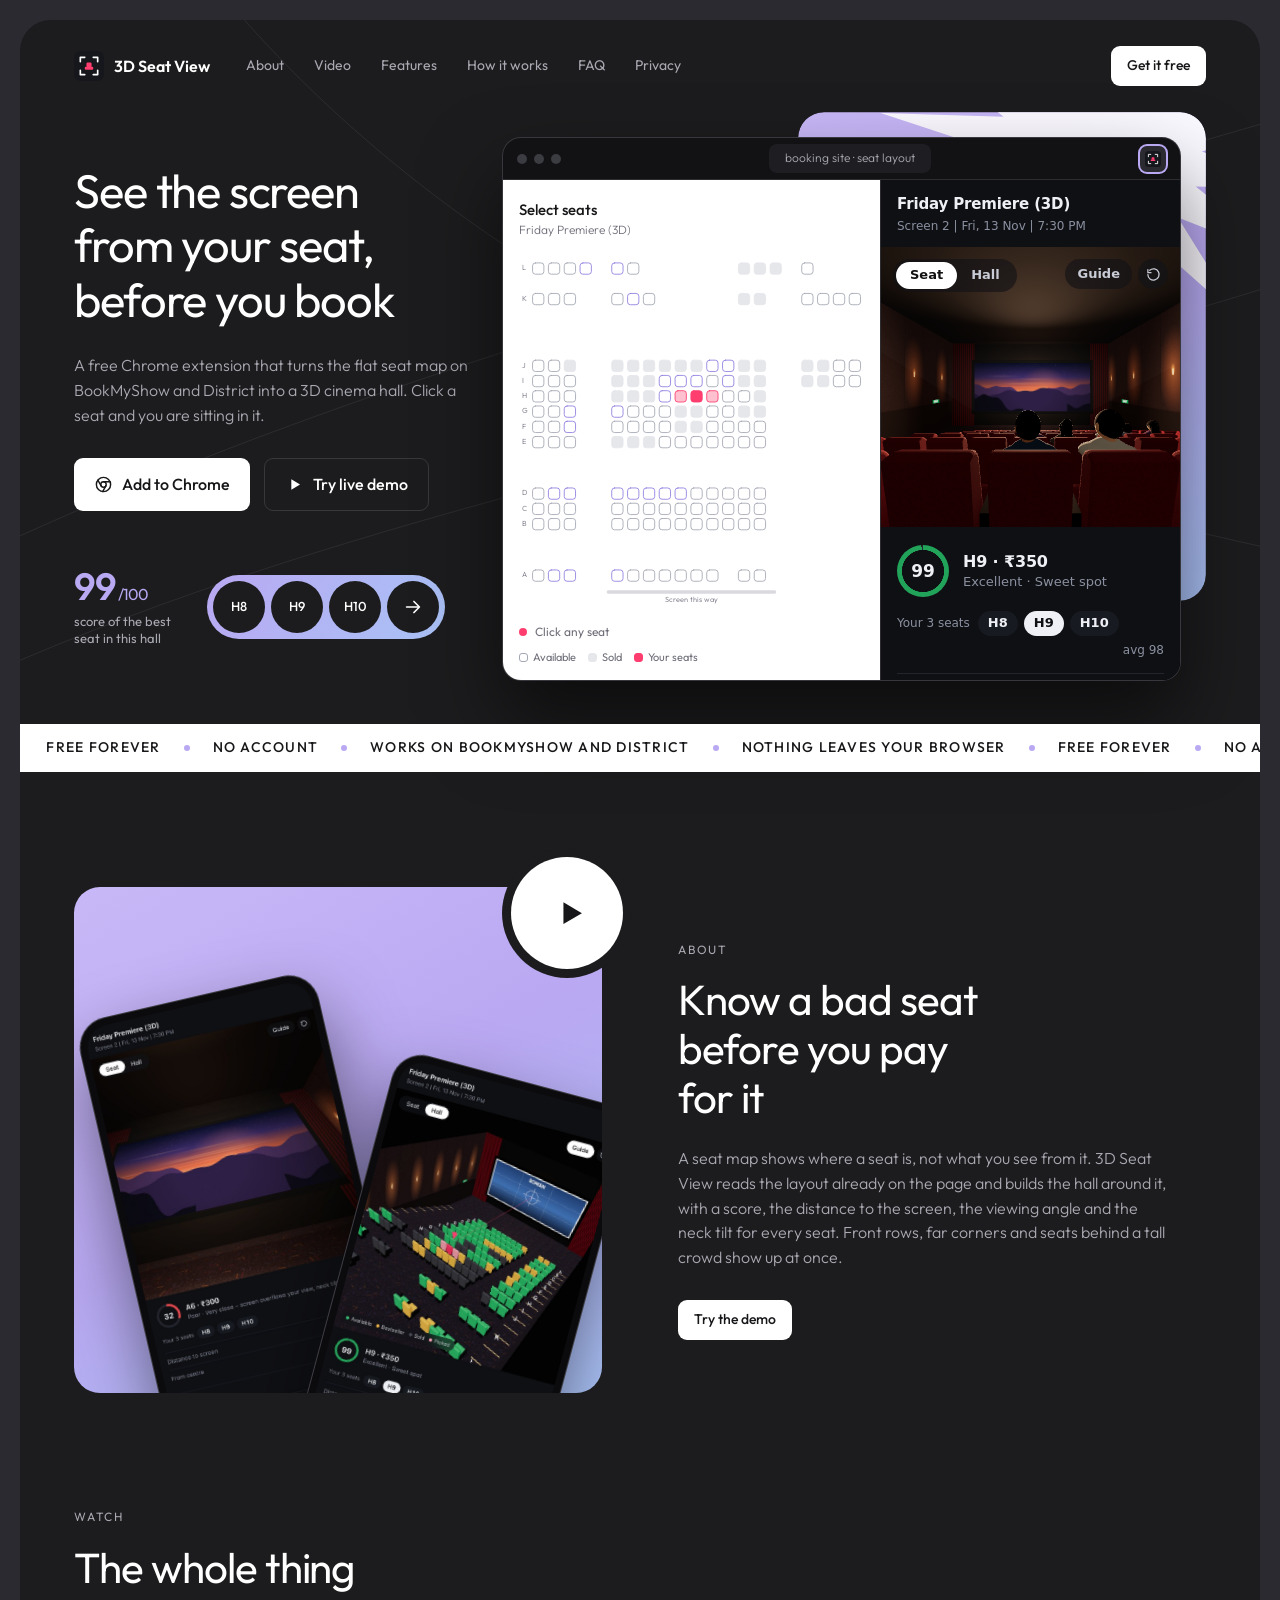
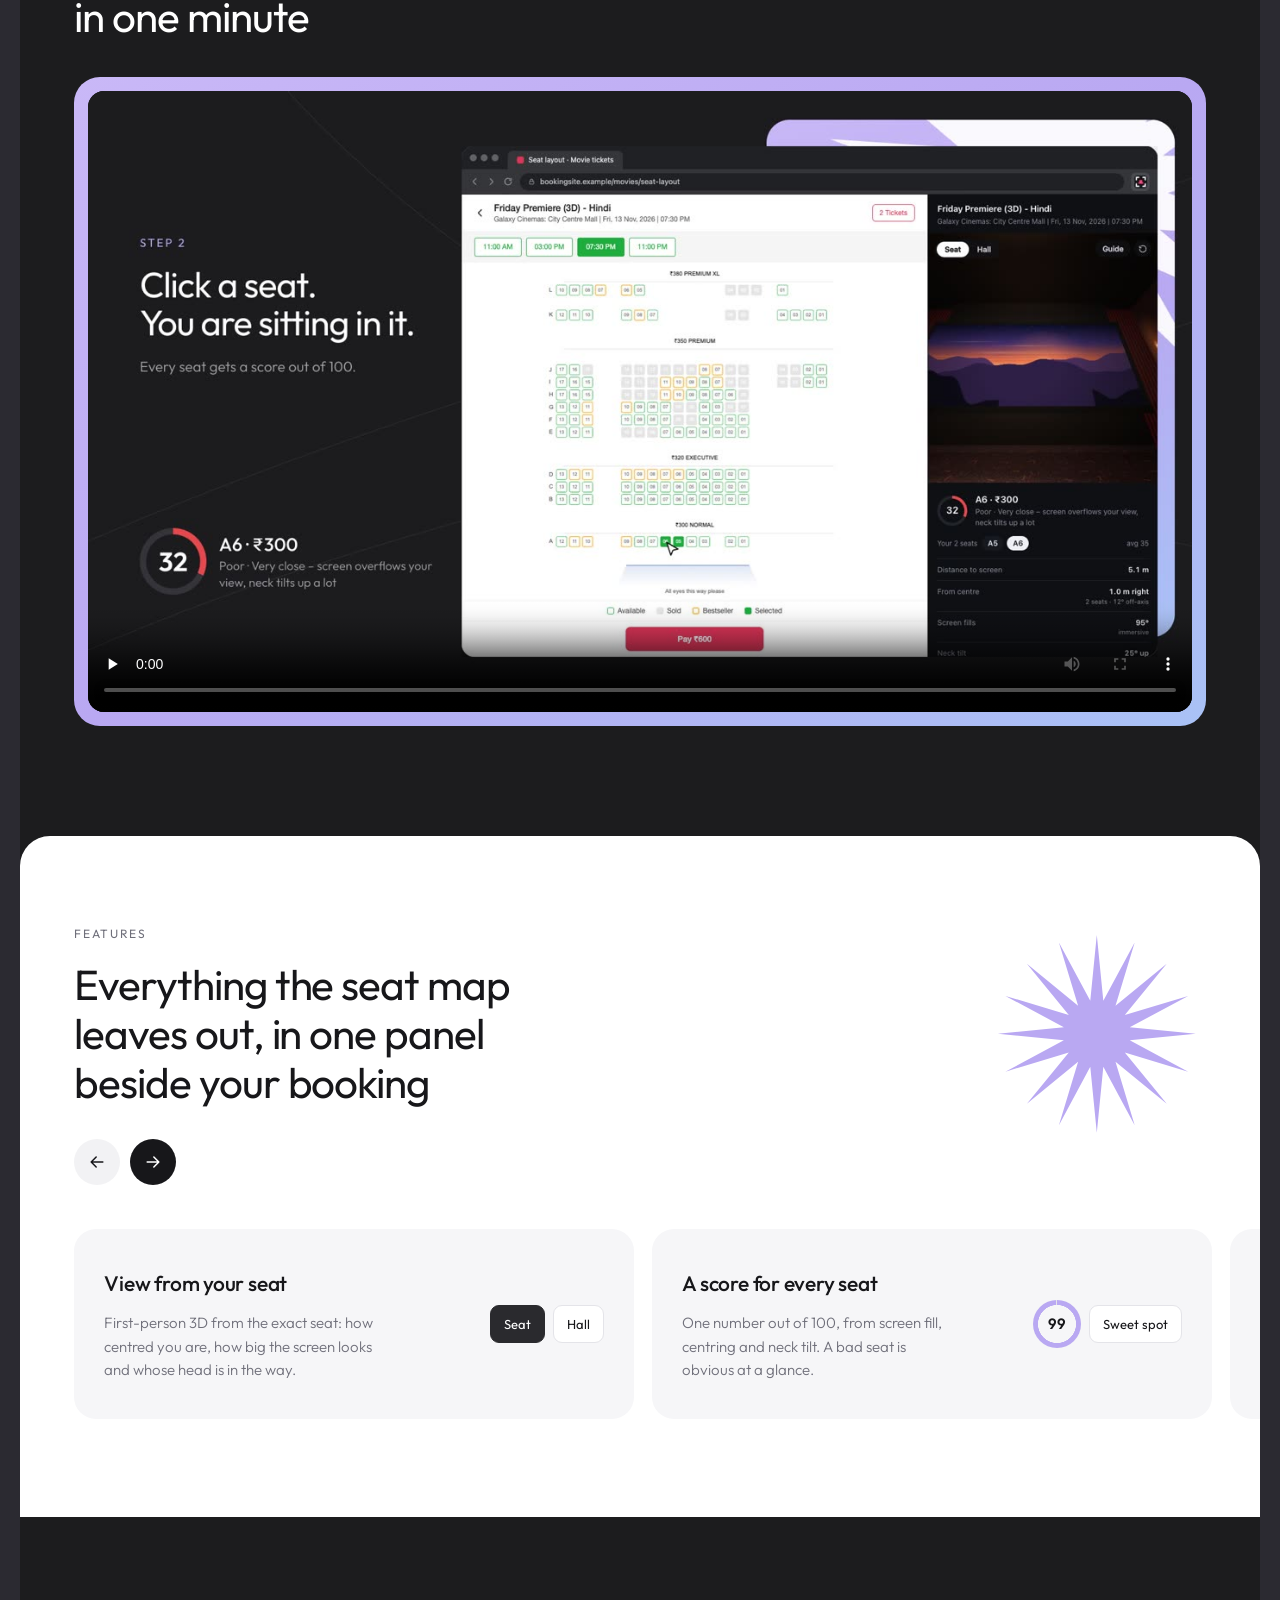
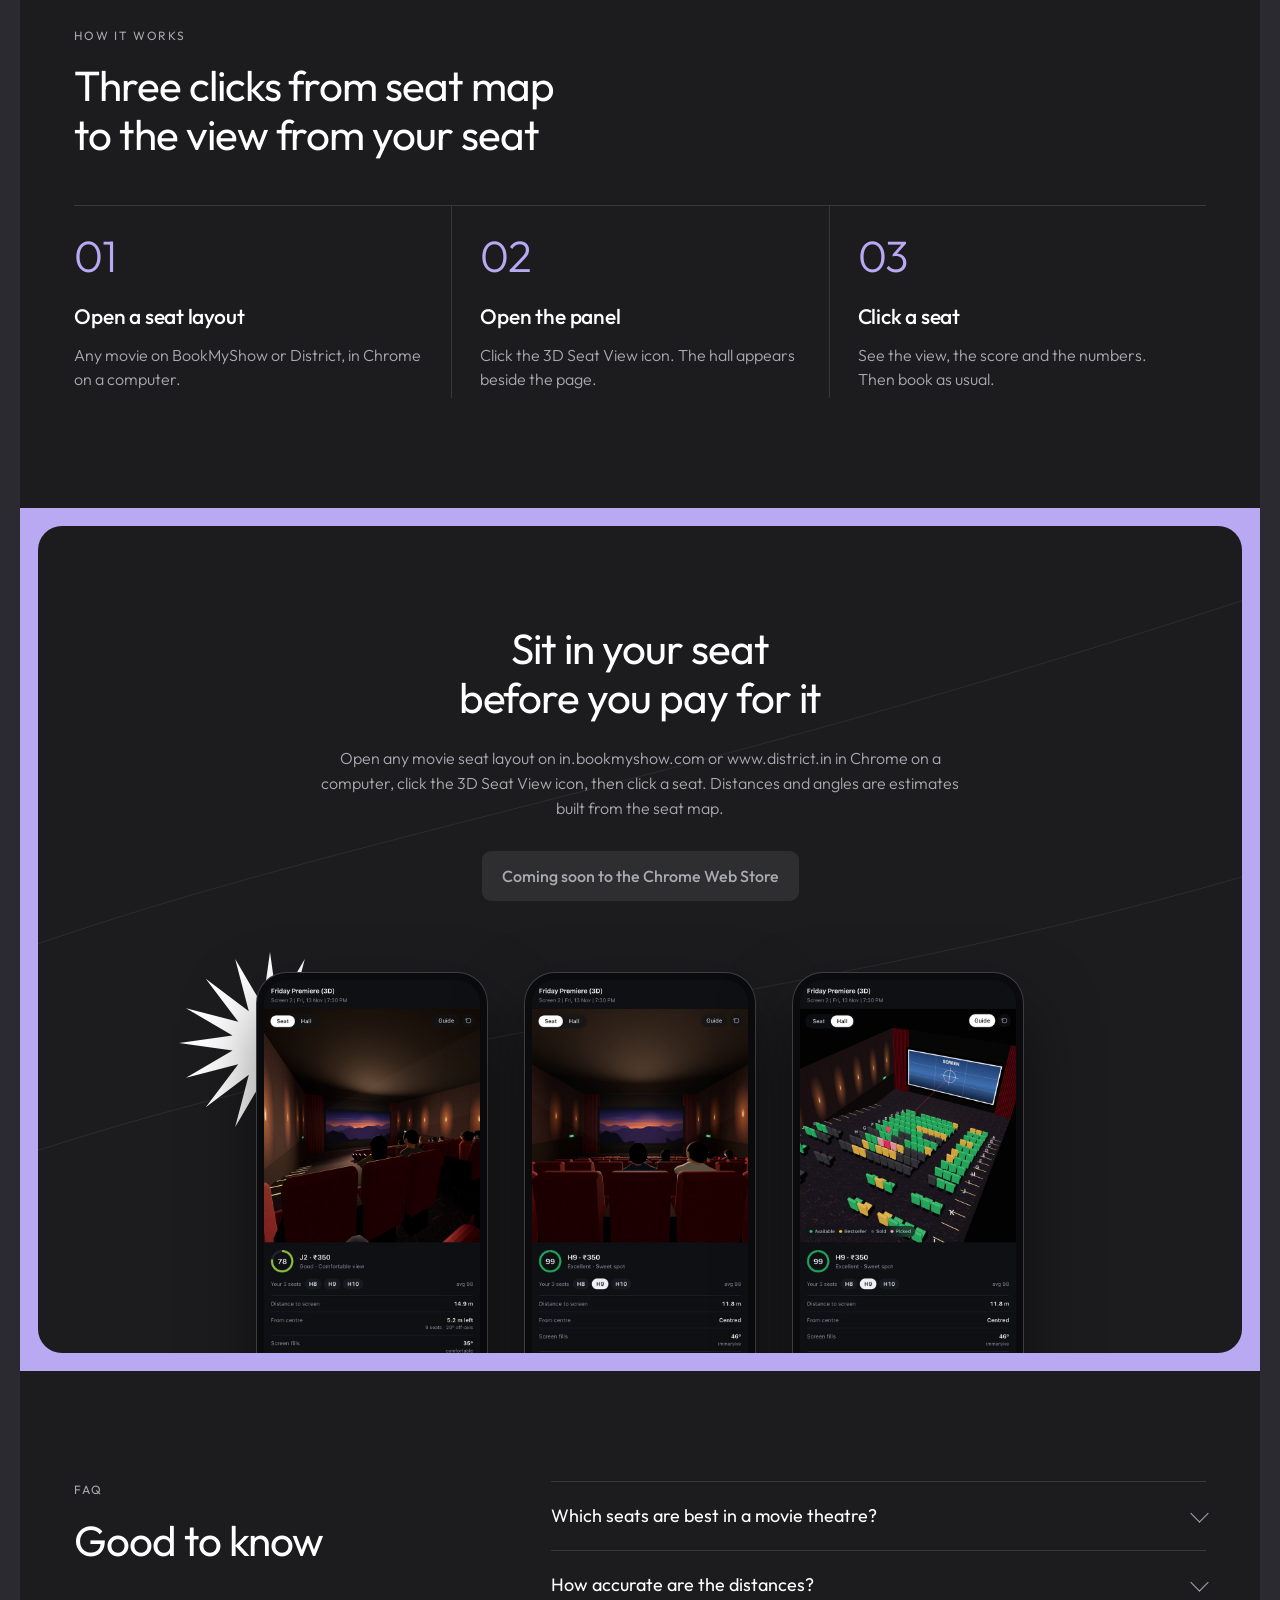
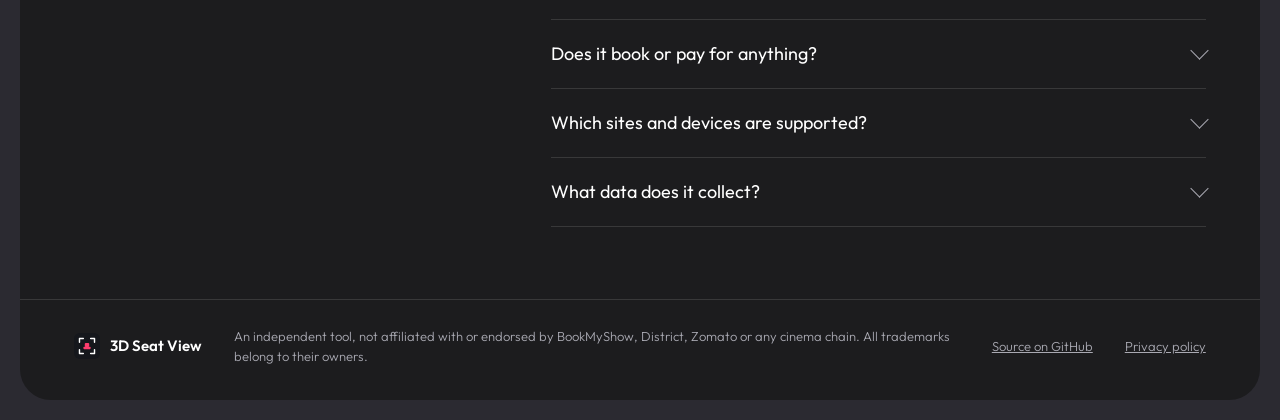
==== docs/index.html @ 9c7af319 "Add Microsoft Clarity to the website and disclose it in the privacy policy Clarity is loaded on the " ====
<!doctype html>
<html lang="en">
<head>
  <meta charset="utf-8">
  <meta name="viewport" content="width=device-width, initial-scale=1">
  <title>3D Seat View – See your movie seat in 3D before you book</title>
  <meta name="description" content="Free Chrome extension. 3D movie seat preview: see the view from your seat, distance to the screen and the best cinema seats before booking on BookMyShow or District.">
  <meta property="og:title" content="3D Seat View – See your seat before you book">
  <meta property="og:description" content="A 3D cinema hall beside your booking page. See the view from any seat and find the best seats together.">
  <meta property="og:image" content="https://seats.radr.in/assets/og.png">
  <meta property="og:url" content="https://seats.radr.in/">
  <meta property="og:type" content="website">
  <meta name="twitter:card" content="summary_large_image">
  <meta name="theme-color" content="#1c1c1e">
  <link rel="icon" href="assets/favicon.png">
  <link rel="preconnect" href="https://fonts.googleapis.com">
  <link rel="preconnect" href="https://fonts.gstatic.com" crossorigin>
  <link href="https://fonts.googleapis.com/css2?family=Outfit:wght@300;400;500;600&display=swap" rel="stylesheet">
  <link rel="stylesheet" href="style.css">
  <noscript><style>.line > span, .fade, .chip, .pill i { transform: none !important; opacity: 1 !important; } .pill i { width: 52px !important; } .slab { clip-path: none !important; } .heroArt .main { opacity: 1 !important; transform: translate(50%, 0) !important; } .trio .device { transform: none !important; }</style></noscript>
  <!-- Microsoft Clarity: website usage analytics (this site only, not the extension) -->
  <script type="text/javascript">
    (function(c,l,a,r,i,t,y){
        c[a]=c[a]||function(){(c[a].q=c[a].q||[]).push(arguments)};
        t=l.createElement(r);t.async=1;t.src="https://www.clarity.ms/tag/"+i;
        y=l.getElementsByTagName(r)[0];y.parentNode.insertBefore(t,y);
    })(window, document, "clarity", "script", "zbbi3nvub4");
  </script>
</head>
<body>
  <!-- When the extension is live, paste its Chrome Web Store address into STORE_URL in site.js. -->

  <div class="page" id="top">
    <svg class="curves" viewBox="0 0 1200 700" preserveAspectRatio="none" aria-hidden="true">
      <path d="M-40 520 C 260 380, 520 300, 1240 90"/>
      <path d="M-40 640 C 340 470, 700 420, 1240 250"/>
      <path d="M200 -20 C 420 240, 760 420, 1240 520"/>
    </svg>

    <header class="nav">
      <a class="brand" href="#top" aria-label="3D Seat View home">
        <img src="assets/logo.svg" width="30" height="30" alt="">
        <span>3D Seat View</span>
      </a>
      <nav aria-label="Main">
        <a href="#about">About</a>
        <a href="#video">Video</a>
        <a href="#features">Features</a>
        <a href="#how">How it works</a>
        <a href="#faq">FAQ</a>
        <a href="privacy.html">Privacy</a>
      </nav>
      <a class="btn white small" href="#get" data-store>Get it free</a>
    </header>

    <section class="hero reveal">
      <div class="heroText">
        <h1>
          <span class="line"><span>See the screen</span></span>
          <span class="line"><span>from your seat,</span></span>
          <span class="line"><span>before you book</span></span>
        </h1>
        <p class="lead fade">A free Chrome extension that turns the flat seat map on BookMyShow and District into a 3D cinema hall. Click a seat and you are sitting in it.</p>
        <div class="actions fade">
          <a class="btn white" href="#get" data-store>
            <svg viewBox="0 0 24 24" aria-hidden="true"><circle cx="12" cy="12" r="9"/><circle cx="12" cy="12" r="3.4"/><path d="M12 8.6h8.3M9 13.7 4.9 6.6M15 13.7l-4.1 7.2"/></svg>
            Add to Chrome
          </a>
          <button class="btn outline" type="button" data-demo>
            <svg viewBox="0 0 24 24" aria-hidden="true"><path d="M8 5.5v13l11-6.5z" fill="currentColor" stroke="none"/></svg>
            Try live demo
          </button>
        </div>
        <div class="stat fade">
          <div>
            <b><span data-count="99">0</span><small>/100</small></b>
            <span>score of the best<br>seat in this hall</span>
          </div>
          <a class="pill" href="#features" aria-label="See features">
            <i>H8</i><i>H9</i><i>H10</i>
            <span class="go"><svg viewBox="0 0 24 24" aria-hidden="true"><path d="M5 12h14M13 6l6 6-6 6"/></svg></span>
          </a>
        </div>
      </div>

      <!-- desktop: a working mini product. Click a seat on the map, the real 3D panel follows. -->
      <div class="demoWrap">
        <div class="slab" aria-hidden="true">
          <svg class="burst" data-burst="18,100,46" viewBox="-110 -110 220 220"></svg>
        </div>
        <div class="browser">
          <div class="bar" aria-hidden="true">
            <i></i><i></i><i></i>
            <span>booking site &middot; seat layout</span>
            <b><img src="assets/logo.svg" width="16" height="16" alt=""></b>
          </div>
          <div class="split">
            <div class="map">
              <p class="mapTitle">Select seats <small>Friday Premiere (3D)</small></p>
              <svg id="seatMap" role="group" aria-label="Seat map. Click a seat to see the view from it."></svg>
              <p class="hint"><span></span>Click any seat</p>
              <ul class="legend" aria-hidden="true">
                <li><i class="a"></i>Available</li><li><i class="s"></i>Sold</li><li><i class="p"></i>Your seats</li>
              </ul>
            </div>
            <div class="side">
              <img src="assets/shot-seat.jpg" width="640" height="1280" alt="3D view from seat H9 with a score of 99">
              <iframe id="heroDemo" title="3D Seat View live panel"></iframe>
            </div>
          </div>
        </div>
      </div>

      <div class="heroArt mobileArt" aria-hidden="true">
        <div class="slab">
          <svg class="burst" data-burst="18,100,46" viewBox="-110 -110 220 220"></svg>
          <svg class="burst tiny" data-burst="12,100,40" viewBox="-110 -110 220 220"></svg>
        </div>
        <div class="device main"><img src="assets/shot-seat.jpg" width="640" height="1280" alt=""></div>
        <div class="chip c1"><svg viewBox="0 0 24 24"><path d="m5 12 5 5 9-10"/></svg>Best 3 seats together</div>
        <div class="chip c2"><b>99</b> H9 · centred · 11.8 m</div>
        <div class="chip c3">Select on booking page</div>
      </div>
    </section>

    <div class="ticker" aria-hidden="true">
      <div>
        <span>Free forever</span><span>No account</span><span>Works on BookMyShow and District</span><span>Nothing leaves your browser</span>
        <span>Free forever</span><span>No account</span><span>Works on BookMyShow and District</span><span>Nothing leaves your browser</span>
      </div>
    </div>

    <section id="about" class="about reveal">
      <div class="aboutArt">
        <div class="tile">
          <div class="device tiltA" data-tilt="-13,-4"><img src="assets/shot-front.jpg" width="640" height="1280" loading="lazy" alt="Front-row seat: the screen overflows the view, score 32"></div>
          <div class="device tiltB" data-tilt="15,6"><img src="assets/shot-hall.jpg" width="640" height="1280" loading="lazy" alt="Whole hall in 3D with seats coloured by status"></div>
        </div>
        <button class="play" type="button" data-demo aria-label="Open the live demo">
          <svg viewBox="0 0 24 24" aria-hidden="true"><path d="M8 5.5v13l11-6.5z"/></svg>
        </button>
      </div>
      <div class="aboutText">
        <p class="label fade">About</p>
        <h2>
          <span class="line"><span>Know a bad seat</span></span>
          <span class="line"><span>before you pay</span></span>
          <span class="line"><span>for it</span></span>
        </h2>
        <p class="body fade">A seat map shows where a seat is, not what you see from it. 3D Seat View reads the layout already on the page and builds the hall around it, with a score, the distance to the screen, the viewing angle and the neck tilt for every seat. Front rows, far corners and seats behind a tall crowd show up at once.</p>
        <button class="btn white small fade" type="button" data-demo>Try the demo</button>
      </div>
    </section>

    <section id="video" class="video reveal">
      <div class="videoHead">
        <p class="label">Watch</p>
        <h2>
          <span class="line"><span>The whole thing</span></span>
          <span class="line"><span>in one minute</span></span>
        </h2>
      </div>
      <div class="player fade">
        <video controls playsinline preload="none" poster="assets/explainer-poster.jpg">
          <source src="assets/explainer.mp4" type="video/mp4">
          Your browser cannot play this video. <a href="assets/explainer.mp4">Download it</a>.
        </video>
      </div>
    </section>

    <section id="features" class="features reveal">
      <div class="featHead">
        <div>
          <p class="label">Features</p>
          <h2>
            <span class="line"><span>Everything the seat map</span></span>
            <span class="line"><span>leaves out, in one panel</span></span>
            <span class="line"><span>beside your booking</span></span>
          </h2>
          <div class="arrows">
            <button type="button" data-prev aria-label="Previous feature"><svg viewBox="0 0 24 24"><path d="M19 12H5M11 6l-6 6 6 6"/></svg></button>
            <button type="button" data-next aria-label="Next feature" class="on"><svg viewBox="0 0 24 24"><path d="M5 12h14M13 6l6 6-6 6"/></svg></button>
          </div>
        </div>
        <svg class="burst spin" data-burst="16,100,34" viewBox="-110 -110 220 220" aria-hidden="true"></svg>
      </div>

      <div class="track" tabindex="0" aria-label="Feature list">
        <article>
          <div><h3>View from your seat</h3><p>First-person 3D from the exact seat: how centred you are, how big the screen looks and whose head is in the way.</p></div>
          <div class="ui"><span class="tag dark">Seat</span><span class="tag">Hall</span></div>
        </article>
        <article>
          <div><h3>A score for every seat</h3><p>One number out of 100, from screen fill, centring and neck tilt. A bad seat is obvious at a glance.</p></div>
          <div class="ui"><span class="ring">99</span><span class="tag">Sweet spot</span></div>
        </article>
        <article>
          <div><h3>Best seats together</h3><p>Say how many you need. The best free run of side-by-side seats is selected on the booking page for you.</p></div>
          <div class="ui"><span class="tag">− 3 +</span><span class="tag dark">Find the best 3</span></div>
        </article>
        <article>
          <div><h3>Distances and angles</h3><p>Metres to the screen, offset from the centre line, viewing angle, row position and nearest aisle.</p></div>
          <div class="ui"><span class="tag">11.8 m</span><span class="tag">46°</span><span class="tag">Centred</span></div>
        </article>
        <article>
          <div><h3>Whole-hall view</h3><p>Orbit the theatre with seats coloured by status: available, bestseller, sold and your picks.</p></div>
          <div class="ui"><span class="dot g"></span><span class="dot y"></span><span class="dot k"></span><span class="dot p"></span></div>
        </article>
        <article>
          <div><h3>Private by design</h3><p>No account, tracking or ads. The seat map is read and drawn inside your own browser and goes nowhere.</p></div>
          <div class="ui"><span class="tag">0 data collected</span></div>
        </article>
      </div>
    </section>

    <section id="how" class="how reveal">
      <div class="howHead">
        <p class="label">How it works</p>
        <h2>
          <span class="line"><span>Three clicks from seat map</span></span>
          <span class="line"><span>to the view from your seat</span></span>
        </h2>
      </div>
      <ol>
        <li class="fade"><b>01</b><h3>Open a seat layout</h3><p>Any movie on BookMyShow or District, in Chrome on a computer.</p></li>
        <li class="fade"><b>02</b><h3>Open the panel</h3><p>Click the 3D Seat View icon. The hall appears beside the page.</p></li>
        <li class="fade"><b>03</b><h3>Click a seat</h3><p>See the view, the score and the numbers. Then book as usual.</p></li>
      </ol>
    </section>

    <section id="get" class="cta reveal">
      <div class="ctaInner">
        <svg class="curves" viewBox="0 0 1200 700" preserveAspectRatio="none" aria-hidden="true">
          <path d="M-40 420 C 300 300, 620 260, 1240 60"/>
          <path d="M-40 620 C 380 480, 760 470, 1240 330"/>
        </svg>
        <h2>
          <span class="line"><span>Sit in your seat</span></span>
          <span class="line"><span>before you pay for it</span></span>
        </h2>
        <p class="body fade">Open any movie seat layout on in.bookmyshow.com or www.district.in in Chrome on a computer, click the 3D Seat View icon, then click a seat. Distances and angles are estimates built from the seat map.</p>
        <a class="btn lav fade" href="#get" data-store data-soon="Coming soon to the Chrome Web Store">Add to Chrome, free</a>
        <div class="trio" aria-hidden="true">
          <svg class="burst white" data-burst="16,100,42" viewBox="-110 -110 220 220"></svg>
          <div class="device"><img src="assets/shot-side.jpg" width="640" height="1280" loading="lazy" alt=""></div>
          <div class="device"><img src="assets/shot-seat.jpg" width="640" height="1280" loading="lazy" alt=""></div>
          <div class="device"><img src="assets/shot-hall.jpg" width="640" height="1280" loading="lazy" alt=""></div>
        </div>
      </div>
    </section>

    <section id="faq" class="faq reveal">
      <div>
        <p class="label">FAQ</p>
        <h2><span class="line"><span>Good to know</span></span></h2>
      </div>
      <div class="qa">
        <details>
          <summary>Which seats are best in a movie theatre?</summary>
          <p>Usually centre seats about two thirds of the way back. The score shows it for the exact hall you are booking, and "Find the best seat" picks the best free ones.</p>
        </details>
        <details>
          <summary>How accurate are the distances?</summary>
          <p>They are estimates. Booking sites do not publish hall measurements, so the hall is built from the seat map and typical multiplex dimensions. You can adjust seat width, row spacing and screen distance if you know the hall.</p>
        </details>
        <details>
          <summary>Does it book or pay for anything?</summary>
          <p>No. It only selects seats on the page, and only when you press "Find the best seat". You finish the booking yourself.</p>
        </details>
        <details>
          <summary>Which sites and devices are supported?</summary>
          <p>Movie seat-layout pages on BookMyShow and District, in Chrome on a desktop or laptop. Phones are not supported yet.</p>
        </details>
        <details>
          <summary>What data does it collect?</summary>
          <p>The extension collects none. This website uses basic visitor analytics. Details in the <a href="privacy.html">privacy policy</a>.</p>
        </details>
      </div>
    </section>

    <footer>
      <a class="brand" href="#top"><img src="assets/logo.svg" width="26" height="26" alt=""><span>3D Seat View</span></a>
      <p>An independent tool, not affiliated with or endorsed by BookMyShow, District, Zomato or any cinema chain. All trademarks belong to their owners.</p>
      <a href="https://github.com/sunithvs/3d-seat-view">Source on GitHub</a>
      <a href="privacy.html">Privacy policy</a>
    </footer>
  </div>

  <dialog id="demo" aria-label="Live demo">
    <button class="close" type="button" data-close aria-label="Close demo">
      <svg viewBox="0 0 24 24" aria-hidden="true"><path d="M6 6l12 12M18 6 6 18"/></svg>
    </button>
    <div class="device live"><iframe title="3D Seat View live demo" loading="lazy"></iframe></div>
    <p>Live demo on sample data. Drag to look around, press Hall, or find the best seats.</p>
  </dialog>

  <script src="site.js" type="module"></script>
</body>
</html>
---- docs/style.css ----
:root {
  --ink: #1c1c1e;
  --ink-2: #26262a;
  --line: rgba(255, 255, 255, .12);
  --text: #ffffff;
  --dim: #a9a9b2;
  --lav: #b9a8f2;
  --lav-2: #a9c2f6;
  --paper: #ffffff;
  --paper-ink: #17171a;
  --paper-dim: #6f6f7a;
  --ease: cubic-bezier(.2, .75, .2, 1);
  --pad: clamp(20px, 4.2vw, 56px);
}
* { box-sizing: border-box; }
html { scroll-behavior: smooth; }
body {
  margin: 0; padding: clamp(0px, 1.6vw, 22px);
  background: #2b2a31; color: var(--text);
  font: 400 16px/1.55 "Outfit", system-ui, -apple-system, "Segoe UI", sans-serif;
  -webkit-font-smoothing: antialiased;
}
img { display: block; max-width: 100%; height: auto; }
a { color: inherit; }
button { font: inherit; color: inherit; cursor: pointer; border: 0; background: none; padding: 0; }
h1, h2, h3, p { margin: 0; }
h1, h2 { font-weight: 400; letter-spacing: -.025em; line-height: 1.08; }
h1 { font-size: clamp(34px, 3.7vw, 47px); }
h2 { font-size: clamp(28px, 3.3vw, 44px); }
h3 { font-size: 21px; font-weight: 500; letter-spacing: -.01em; }
:focus-visible { outline: 2px solid var(--lav); outline-offset: 3px; border-radius: 8px; }
svg { fill: none; stroke: currentColor; stroke-width: 1.8; stroke-linecap: round; stroke-linejoin: round; }

.page { position: relative; max-width: 1280px; margin: 0 auto; background: var(--ink); border-radius: clamp(0px, 2.4vw, 32px); overflow: hidden; }
.curves { position: absolute; inset: 0; width: 100%; height: 720px; pointer-events: none; color: rgba(255, 255, 255, .07); stroke-width: 1; }
.curves path { vector-effect: non-scaling-stroke; }

/* ---- nav */
.nav { position: relative; z-index: 3; display: flex; align-items: center; gap: 36px; padding: 26px var(--pad) 0; }
.brand { display: flex; align-items: center; gap: 10px; font-weight: 600; text-decoration: none; }
.nav nav { display: flex; gap: 30px; margin-right: auto; }
.nav nav a { color: var(--dim); text-decoration: none; font-size: 14px; transition: color .2s; }
.nav nav a:hover { color: #fff; }

/* ---- buttons */
.btn { display: inline-flex; align-items: center; justify-content: center; gap: 9px; padding: 13px 20px; border-radius: 9px; font-weight: 500; text-decoration: none; transition: transform .25s var(--ease), background .2s, color .2s; }
.btn svg { width: 19px; height: 19px; }
.btn:hover { transform: translateY(-2px); }
.btn.white { background: #fff; color: var(--paper-ink); }
.btn.outline { border: 1px solid var(--line); color: #fff; }
.btn.outline:hover { background: rgba(255, 255, 255, .06); }
.btn.lav { background: var(--lav); color: var(--paper-ink); }
.btn.small { padding: 9px 16px; font-size: 14px; }
.btn.soon { background: rgba(255, 255, 255, .08); color: var(--dim); cursor: default; transform: none; }

/* ---- reveal system: lines slide up out of a mask, the rest fades */
.line { display: block; overflow: hidden; padding-bottom: .08em; }
.line > span { display: block; transform: translateY(112%); transition: transform 1s var(--ease); }
.line:nth-child(2) > span { transition-delay: .09s; }
.line:nth-child(3) > span { transition-delay: .18s; }
.fade { opacity: 0; transform: translateY(18px); transition: opacity .8s ease .35s, transform .8s var(--ease) .35s; }
.in .line > span { transform: none; }
.in .fade { opacity: 1; transform: none; }

/* ---- hero */
.hero { position: relative; z-index: 2; display: grid; align-items: center; grid-template-columns: minmax(0, .72fr) minmax(0, 1.28fr); gap: clamp(20px, 2.6vw, 36px); padding: 26px var(--pad) 44px; min-height: 0; }
.heroText { align-self: center; padding: 30px 0 10px; }
.lead { color: var(--dim); font-weight: 300; margin-top: 24px; max-width: 30em; }
.actions { display: flex; flex-wrap: wrap; gap: 14px; margin-top: 30px; }
.stat { display: flex; align-items: center; gap: 36px; margin-top: clamp(30px, 4.4vw, 56px); }
.stat b { display: block; color: var(--lav); font-size: 38px; font-weight: 600; letter-spacing: -.03em; line-height: 1; }
.stat b small { font-size: 16px; font-weight: 400; margin-left: 2px; }
.stat div > span { display: block; color: var(--dim); font-size: 13px; line-height: 1.3; margin-top: 8px; }
.pill { display: flex; align-items: center; gap: 6px; padding: 6px; border-radius: 999px; background: linear-gradient(120deg, var(--lav), var(--lav-2)); text-decoration: none; }
.pill i { display: grid; place-items: center; width: 0; height: 52px; border-radius: 50%; background: var(--ink); color: #fff; font-style: normal; font-size: 13px; font-weight: 500; opacity: 0; overflow: hidden; transition: width .7s var(--ease), opacity .5s; }
.in .pill i { width: 52px; opacity: 1; }
.in .pill i:nth-child(1) { transition-delay: .7s; }
.in .pill i:nth-child(2) { transition-delay: .85s; }
.in .pill i:nth-child(3) { transition-delay: 1s; }
.pill .go { display: grid; place-items: center; width: 52px; height: 52px; border-radius: 50%; background: var(--ink); color: #fff; transition: transform .3s var(--ease); }
.pill .go svg { width: 22px; height: 22px; }
.pill:hover .go { transform: rotate(-45deg); }

.heroArt { position: relative; min-height: 600px; }
.slab { position: absolute; top: 0; right: 0; bottom: 0; width: 62%; border-radius: 26px; overflow: hidden; background: linear-gradient(165deg, #c9b8f7 0%, var(--lav) 42%, var(--lav-2) 100%); clip-path: inset(100% 0 0 0 round 26px); transition: clip-path 1.1s var(--ease) .1s; }
.in .slab { clip-path: inset(0 0 0 0 round 26px); }
.burst { color: #fff; }
.burst polygon { fill: currentColor; stroke: none; }
.slab .burst { position: absolute; width: 135%; left: -8%; top: -30%; opacity: .92; animation: turn 60s linear infinite; }
.slab .burst.tiny { width: 34%; left: -6%; top: auto; bottom: 4%; animation-duration: 30s; animation-direction: reverse; }
@keyframes turn { to { transform: rotate(360deg); } }

.device { border-radius: 30px; background: #0b0b0d; padding: 7px; box-shadow: 0 0 0 1px #3d3d44, 0 34px 70px rgba(0, 0, 0, .5); }
.device img, .device iframe { border-radius: 23px; width: 100%; display: block; }
.heroArt .main { position: absolute; width: min(252px, 52%); right: 60%; top: 52px; transform: translate(50%, 60px) rotate(3deg); opacity: 0; transition: transform 1.2s var(--ease) .35s, opacity .6s ease .35s; }
.in .heroArt .main { transform: translate(50%, 0); opacity: 1; }
.heroArt .main img { aspect-ratio: 10 / 17.2; object-fit: cover; object-position: top; }

.chip { position: absolute; display: flex; align-items: center; gap: 8px; padding: 9px 14px; border-radius: 10px; font-size: 13px; white-space: nowrap; box-shadow: 0 14px 30px rgba(0, 0, 0, .35); opacity: 0; transform: translateY(24px) rotate(var(--r, 0deg)); transition: opacity .6s ease, transform .9s var(--ease); }
.chip svg { width: 15px; height: 15px; }
.chip b { font-weight: 600; }
.in .chip { opacity: 1; transform: rotate(var(--r, 0deg)); }
.chip.c1 { --r: -5deg; background: var(--lav-2); color: var(--paper-ink); left: 8%; bottom: 104px; transition-delay: 1s; }
.chip.c2 { --r: 3deg; background: #fff; color: var(--paper-ink); left: 20%; bottom: 58px; transition-delay: 1.15s; }
.chip.c3 { --r: 5deg; background: var(--ink); border: 1px solid #3d3d44; left: 10%; bottom: 10px; transition-delay: 1.3s; }

/* ---- interactive hero: mock browser, seat map on the left, live panel on the right */
.mobileArt { display: none; }
.demoWrap { position: relative; align-self: center; padding: 26px 26px 0 0; }
.demoWrap .slab { width: 58%; bottom: 14%; }
.demoWrap .slab .burst { width: 120%; left: 14%; top: -42%; }
.browser { position: relative; border-radius: 18px; background: #121214; box-shadow: 0 0 0 1px #37373d, 0 40px 80px rgba(0, 0, 0, .55); overflow: hidden; opacity: 0; transform: translateY(46px); transition: opacity .7s ease .3s, transform 1.1s var(--ease) .3s; }
.in .browser { opacity: 1; transform: none; }
.bar { display: flex; align-items: center; gap: 7px; height: 42px; padding: 0 14px; border-bottom: 1px solid #2c2c31; }
.bar i { width: 10px; height: 10px; border-radius: 50%; background: #3b3b42; }
.bar span { margin: 0 auto; padding: 5px 16px; border-radius: 8px; background: #1e1e22; color: var(--dim); font-size: 12px; font-weight: 300; }
.bar b { width: 26px; height: 26px; border-radius: 7px; display: grid; place-items: center; background: #2a2a30; box-shadow: 0 0 0 2px var(--lav); }
.split { display: grid; grid-template-columns: minmax(0, 1fr) 300px; height: 500px; }
.map { background: #fff; color: var(--paper-ink); padding: 18px 16px 14px; display: flex; flex-direction: column; min-width: 0; }
.mapTitle { font-weight: 500; font-size: 15px; }
.mapTitle small { display: block; color: var(--paper-dim); font-weight: 300; font-size: 12px; }
#seatMap { flex: 1; min-height: 0; width: 100%; margin-top: 8px; }
#seatMap rect { cursor: pointer; transition: fill .15s, stroke .15s; }
#seatMap .a { fill: #fff; stroke: #a3a7b3; }
#seatMap .b { fill: #fff; stroke: #8f7de0; }
#seatMap .s { fill: #e6e7eb; stroke: #e6e7eb; }
#seatMap .p { fill: #ffc1d0; stroke: #ff3d6e; }
#seatMap rect:hover, #seatMap rect:focus-visible { stroke: #17171a; outline: none; }
#seatMap .on { fill: #ff3d6e; stroke: #ff3d6e; }
#seatMap text { font-size: 13px; fill: #8a8a96; stroke: none; }
#seatMap .scr { fill: #d9d9df; stroke: none; cursor: default; }
.hint { display: flex; align-items: center; gap: 8px; font-size: 12px; color: var(--paper-dim); margin-top: 6px; }
.hint span { width: 8px; height: 8px; border-radius: 50%; background: #ff3d6e; animation: pulse 1.6s ease-out infinite; }
@keyframes pulse { 0% { box-shadow: 0 0 0 0 rgba(255, 61, 110, .5); } 100% { box-shadow: 0 0 0 9px rgba(255, 61, 110, 0); } }
.legend { display: flex; gap: 12px; list-style: none; margin: 8px 0 0; padding: 0; font-size: 11px; color: var(--paper-dim); }
.legend li { display: flex; align-items: center; gap: 5px; }
.legend i { width: 9px; height: 9px; border-radius: 3px; border: 1px solid #a3a7b3; }
.legend .s { background: #e6e7eb; border-color: #e6e7eb; } .legend .p { background: #ff3d6e; border-color: #ff3d6e; }
.side { position: relative; background: #0f1014; border-left: 1px solid #2c2c31; overflow: hidden; }
.side img { width: 100%; height: 100%; object-fit: cover; object-position: top; }
.side iframe { position: absolute; inset: 0; width: 100%; height: 100%; border: 0; opacity: 0; transition: opacity .5s; }
.side iframe.ready { opacity: 1; }

/* ---- how it works */
.how { padding: clamp(64px, 9vw, 110px) var(--pad); }
.how ol { list-style: none; margin: 44px 0 0; padding: 0; display: grid; grid-template-columns: repeat(3, 1fr); border-top: 1px solid var(--line); }
.how li { padding: 28px 28px 6px 0; }
.how li + li { padding-left: 28px; border-left: 1px solid var(--line); }
.how li b { display: block; font-weight: 300; font-size: 44px; line-height: 1; letter-spacing: -.03em; color: var(--lav); }
.how li h3 { margin-top: 22px; }
.how li p { color: var(--dim); font-weight: 300; margin-top: 10px; max-width: 24em; }
.how .fade:nth-child(2) { transition-delay: .5s; }
.how .fade:nth-child(3) { transition-delay: .65s; }

/* ---- ticker */
.ticker { position: relative; z-index: 2; background: #fff; color: var(--paper-ink); overflow: hidden; padding: 13px 0; }
.ticker div { display: flex; width: max-content; animation: slide 26s linear infinite; }
.ticker span { text-transform: uppercase; letter-spacing: .09em; font-size: 14px; font-weight: 500; padding: 0 26px; position: relative; }
.ticker span::after { content: ""; position: absolute; right: -3px; top: 50%; width: 6px; height: 6px; border-radius: 50%; background: var(--lav); transform: translateY(-50%); }
@keyframes slide { to { transform: translateX(-50%); } }

/* ---- about */
.about { display: grid; grid-template-columns: 1fr 1fr; gap: clamp(32px, 6vw, 90px); align-items: center; padding: clamp(64px, 9vw, 120px) var(--pad); }
.aboutArt { position: relative; }
.tile { position: relative; aspect-ratio: 1 / .96; border-radius: 26px; overflow: hidden; background: linear-gradient(150deg, #c9b8f7, var(--lav) 50%, var(--lav-2)); }
.tile .device { position: absolute; width: 46%; will-change: transform; }
.tile .device img { aspect-ratio: 10 / 19; object-fit: cover; object-position: top; }
.tile .tiltA { left: 9%; top: 14%; transform: rotate(-13deg); }
.tile .tiltB { right: 4%; top: 30%; transform: rotate(15deg); }
.play { position: absolute; right: -4%; top: -6%; width: clamp(72px, 9vw, 112px); aspect-ratio: 1; border-radius: 50%; background: #fff; color: var(--paper-ink); display: grid; place-items: center; box-shadow: 0 0 0 9px var(--ink); transition: transform .35s var(--ease); }
.play svg { width: 36%; fill: currentColor; stroke: none; margin-left: 6%; }
.play:hover { transform: scale(1.08); }
.label { text-transform: uppercase; letter-spacing: .14em; font-size: 12px; color: var(--dim); margin-bottom: 18px; }
.body { color: var(--dim); font-weight: 300; margin-top: 22px; max-width: 31em; }
.aboutText .btn { margin-top: 30px; }

/* ---- explainer video */
.video { padding: 0 var(--pad) clamp(64px, 9vw, 110px); }
.videoHead { margin-bottom: 34px; }
.player { border-radius: 26px; padding: clamp(8px, 1.2vw, 14px); background: linear-gradient(150deg, #c9b8f7, var(--lav) 50%, var(--lav-2)); }
.player video { display: block; width: 100%; aspect-ratio: 16 / 9; border-radius: 16px; background: #0f1014; }

/* ---- features (white sheet) */
.features { background: var(--paper); color: var(--paper-ink); border-radius: 30px 30px 0 0; padding: clamp(48px, 7vw, 92px) 0 clamp(48px, 7vw, 92px) var(--pad); }
.features .label { color: var(--paper-dim); }
.featHead { display: flex; justify-content: space-between; align-items: flex-start; gap: 24px; padding-right: var(--pad); }
.features h2 { max-width: 15em; }
.burst.spin { width: clamp(120px, 17vw, 220px); flex: none; color: var(--lav); animation: turn 24s linear infinite; }
.arrows { display: flex; gap: 10px; margin-top: 30px; }
.arrows button { width: 46px; height: 46px; border-radius: 50%; display: grid; place-items: center; background: #f2f2f4; color: var(--paper-ink); transition: background .2s, color .2s, transform .2s var(--ease); }
.arrows button svg { width: 20px; height: 20px; }
.arrows button.on, .arrows button:hover { background: var(--paper-ink); color: #fff; }
.arrows button:active { transform: scale(.94); }
.track { display: flex; gap: 18px; margin-top: 40px; padding: 4px var(--pad) 8px 0; overflow-x: auto; scroll-snap-type: x mandatory; scrollbar-width: none; }
.track::-webkit-scrollbar { display: none; }
.track article { flex: none; width: min(560px, 82vw); scroll-snap-align: start; display: grid; grid-template-columns: 1.3fr 1fr; gap: 20px; align-items: center; background: #f6f6f8; border-radius: 22px; padding: 30px; min-height: 190px; }
.track p { color: var(--paper-dim); font-weight: 300; font-size: 15px; margin-top: 12px; }
.ui { display: flex; flex-wrap: wrap; gap: 8px; justify-content: flex-end; align-items: center; }
.tag { padding: 8px 13px; border-radius: 9px; background: #fff; border: 1px solid #e4e4e9; font-size: 13px; white-space: nowrap; }
.tag.dark { background: #2a2a2e; border-color: #2a2a2e; color: #fff; }
.ring { width: 48px; height: 48px; border-radius: 50%; display: grid; place-items: center; font-weight: 600; font-size: 15px; background: radial-gradient(closest-side, #f6f6f8 78%, transparent 80%), conic-gradient(var(--lav) 99%, #e4e4e9 0); }
.dot { width: 22px; height: 22px; border-radius: 7px; }
.dot.g { background: #2fbf71; } .dot.y { background: #f5b942; } .dot.k { background: #4a4d57; } .dot.p { background: #ff3d6e; }

/* ---- call to action (lavender frame) */
.cta { background: var(--lav); padding: clamp(10px, 1.4vw, 18px); }
.ctaInner { position: relative; overflow: hidden; background: var(--ink); border-radius: 24px; text-align: center; padding: clamp(56px, 8vw, 100px) var(--pad) 0; display: grid; justify-items: center; }
.ctaInner .body { margin-inline: auto; max-width: 40em; }
.ctaInner .btn { margin-top: 30px; position: relative; z-index: 2; }
.trio { position: relative; display: flex; justify-content: center; align-items: flex-start; gap: clamp(12px, 3vw, 38px); margin-top: clamp(44px, 6vw, 72px); height: clamp(230px, 30vw, 380px); width: 100%; }
.trio .device { width: clamp(120px, 19vw, 230px); flex: none; transform: translateY(70%); transition: transform 1.2s var(--ease); position: relative; z-index: 1; }
.trio .device:nth-of-type(1) { transition-delay: .25s; }
.trio .device:nth-of-type(2) { transition-delay: .4s; }
.trio .device:nth-of-type(3) { transition-delay: .55s; }
.in .trio .device { transform: none; }
.trio .burst { position: absolute; width: clamp(110px, 16vw, 200px); left: calc(50% - clamp(260px, 38vw, 470px)); top: -8%; animation: turn 30s linear infinite; }

/* ---- faq + footer */
.faq { display: grid; grid-template-columns: .8fr 1.2fr; gap: 40px; padding: clamp(64px, 9vw, 110px) var(--pad) clamp(40px, 6vw, 72px); }
details { border-top: 1px solid var(--line); }
details:last-child { border-bottom: 1px solid var(--line); }
summary { cursor: pointer; padding: 20px 0; font-size: 18px; list-style: none; display: flex; justify-content: space-between; gap: 16px; align-items: center; }
summary::-webkit-details-marker { display: none; }
summary::after { content: ""; flex: none; width: 12px; height: 12px; border-right: 1.6px solid var(--dim); border-bottom: 1.6px solid var(--dim); transform: rotate(45deg); transition: transform .3s var(--ease); margin-top: -6px; }
details[open] summary::after { transform: rotate(-135deg); margin-top: 6px; }
details p { color: var(--dim); font-weight: 300; padding: 0 0 22px; max-width: 56ch; }
details a { color: var(--lav); }
footer { display: flex; flex-wrap: wrap; align-items: center; gap: 16px 32px; padding: 26px var(--pad) 34px; border-top: 1px solid var(--line); color: var(--dim); font-size: 13px; font-weight: 300; }
footer p { flex: 1; min-width: 240px; }
footer .brand { color: #fff; font-size: 15px; }

/* ---- live demo dialog */
dialog { border: 0; padding: 0; background: transparent; color: #fff; max-width: none; max-height: none; width: 100vw; height: 100dvh; display: none; place-items: center; align-content: center; gap: 14px; }
dialog[open] { display: grid; }
dialog::backdrop { background: rgba(14, 14, 17, .82); -webkit-backdrop-filter: blur(8px); backdrop-filter: blur(8px); }
.live { width: min(400px, 92vw); height: min(780px, calc(100dvh - 120px)); }
.live iframe { width: 100%; height: 100%; border: 0; background: #0f1014; }
dialog p { color: var(--dim); font-size: 13px; font-weight: 300; margin: 0; text-align: center; padding: 0 20px; }
.close { position: fixed; top: 18px; right: 18px; width: 44px; height: 44px; border-radius: 50%; background: #fff; color: var(--paper-ink); display: grid; place-items: center; }
.close svg { width: 20px; height: 20px; }

/* ---- plain text pages (privacy) */
.doc { position: relative; z-index: 2; max-width: 760px; padding: 56px var(--pad) 40px; }
.doc h2 { font-size: 22px; margin-top: 38px; letter-spacing: -.01em; }
.doc p, .doc li { color: var(--dim); font-weight: 300; margin-top: 12px; }
.doc ul { padding-left: 20px; margin: 0; }
.doc a { color: var(--lav); }
.doc .date { font-size: 14px; }

@media (max-width: 920px) {
  h1 { font-size: clamp(34px, 8.6vw, 52px); }
  .demoWrap { display: none; }
  .mobileArt { display: block; }
  .how ol { grid-template-columns: 1fr; }
  .how li, .how li + li { padding: 24px 0 6px; border-left: 0; }
  .how li + li { border-top: 1px solid var(--line); margin-top: 18px; }
  .nav nav { display: none; }
  .nav { justify-content: space-between; }
  .hero { grid-template-columns: 1fr; min-height: 0; }
  .heroText { padding-top: 14px; }
  .heroArt { min-height: 520px; max-width: 460px; width: 100%; margin: 0 auto; }
  .slab { width: 100%; }
  .heroArt .main { right: 50%; width: min(236px, 60%); top: 60px; }
  .chip.c1 { left: -2%; } .chip.c2 { left: auto; right: -2%; } .chip.c3 { left: 14%; }
  .about, .faq { grid-template-columns: 1fr; }
  .play { right: 2%; top: -5%; }
  .track article { grid-template-columns: 1fr; }
  .ui { justify-content: flex-start; }
  .stat { gap: 28px; }
}
@media (max-width: 480px) {
  .pill i, .in .pill i { height: 44px; } .in .pill i { width: 44px; } .pill .go { width: 44px; height: 44px; }
  .heroArt { min-height: 470px; }
  .chip { font-size: 12px; padding: 8px 11px; }
  .trio .device:nth-of-type(3) { display: none; }
}
@media (prefers-reduced-motion: reduce) {
  html { scroll-behavior: auto; }
  *, *::before, *::after { animation: none !important; transition: none !important; }
  .line > span, .fade, .chip, .trio .device, .heroArt .main, .browser { transform: none; opacity: 1; }
  .chip { transform: rotate(var(--r, 0deg)); }
  .heroArt .main { transform: translate(50%, 0); }
  .slab { clip-path: none; }
  .pill i { width: 52px; opacity: 1; }
}
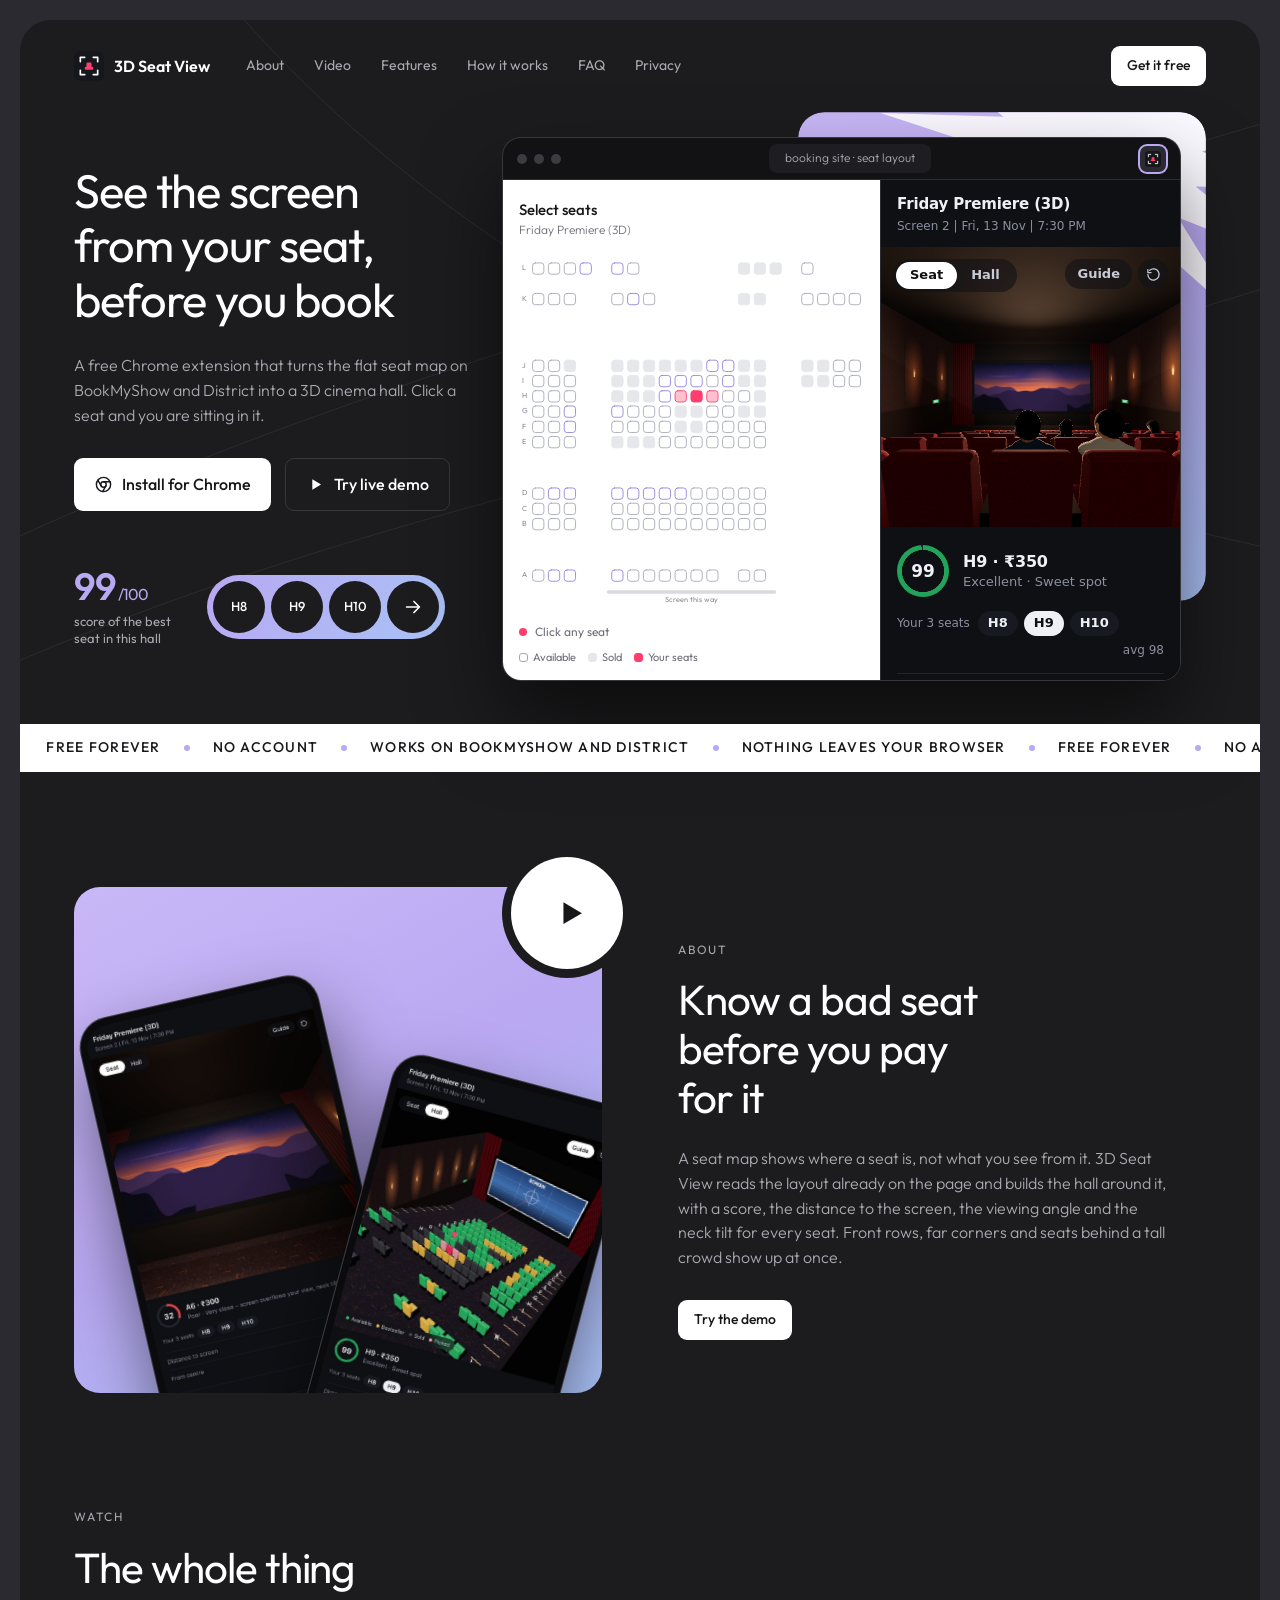
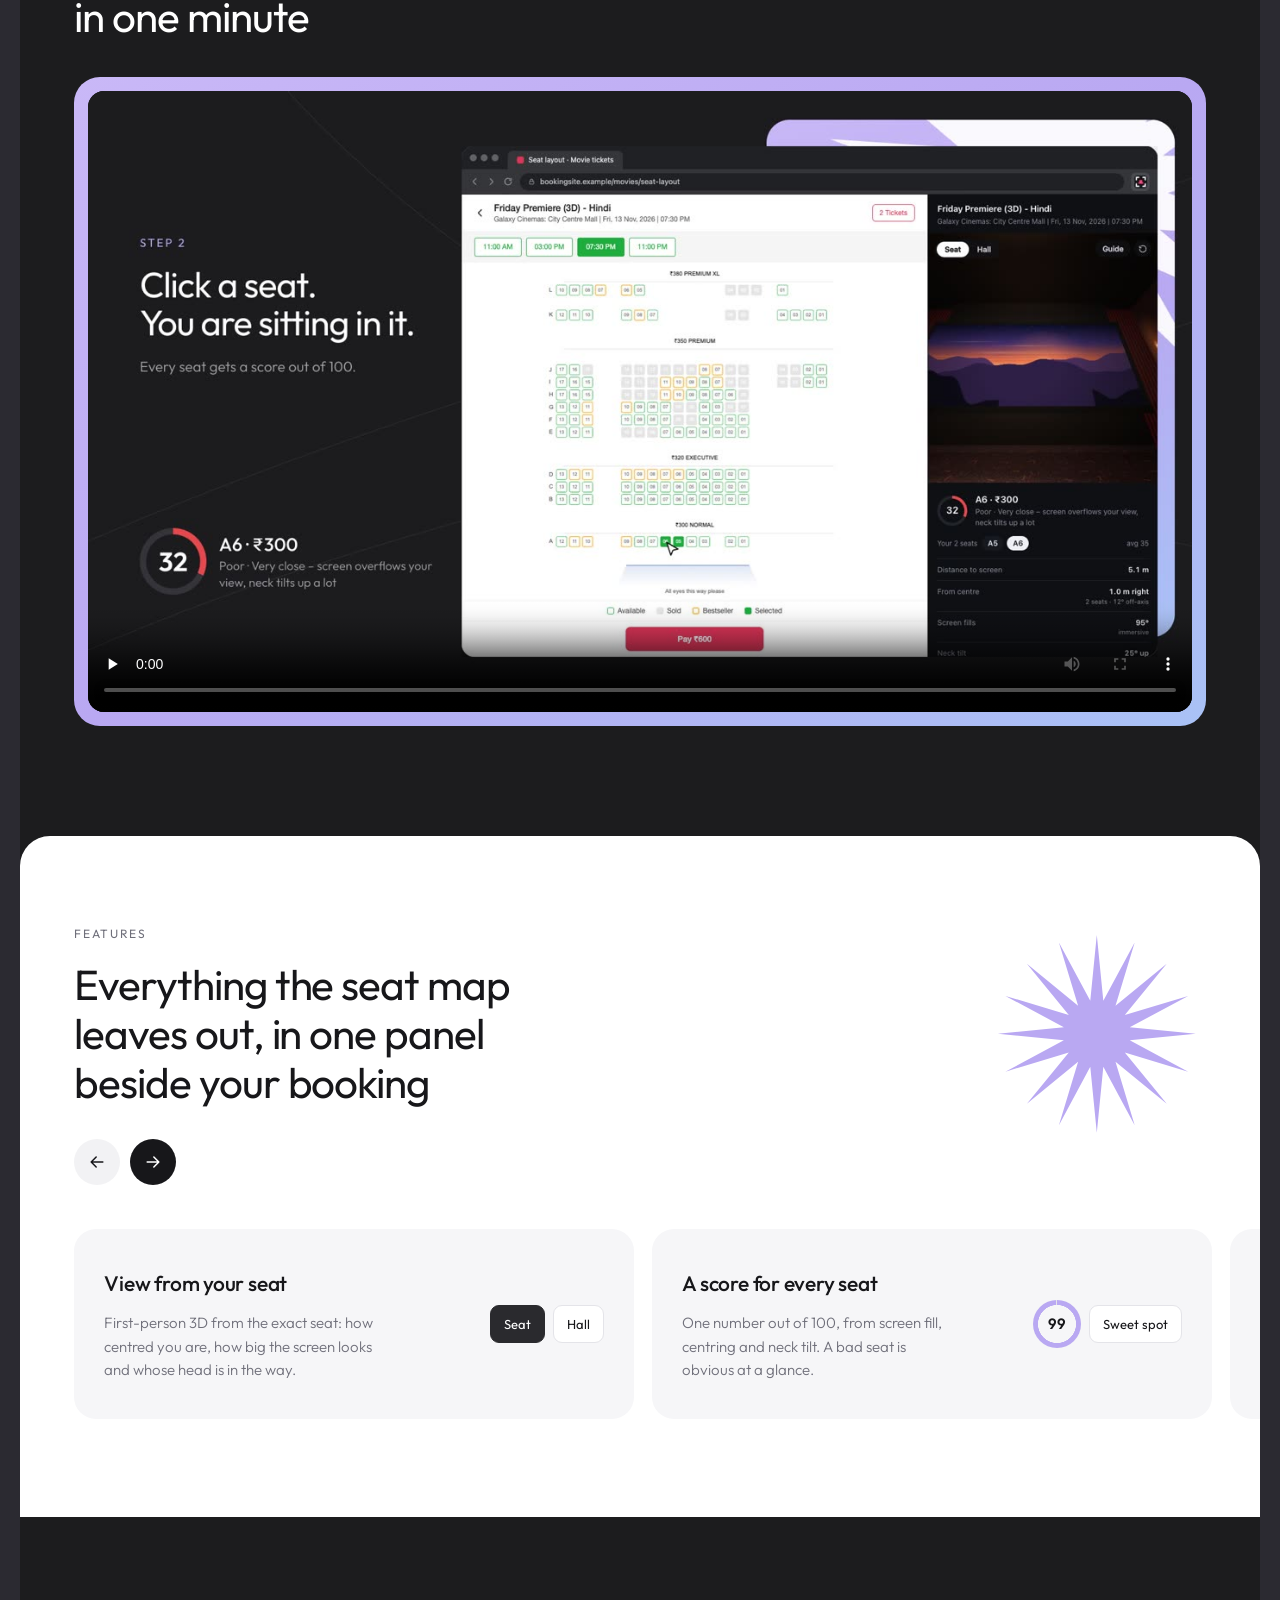
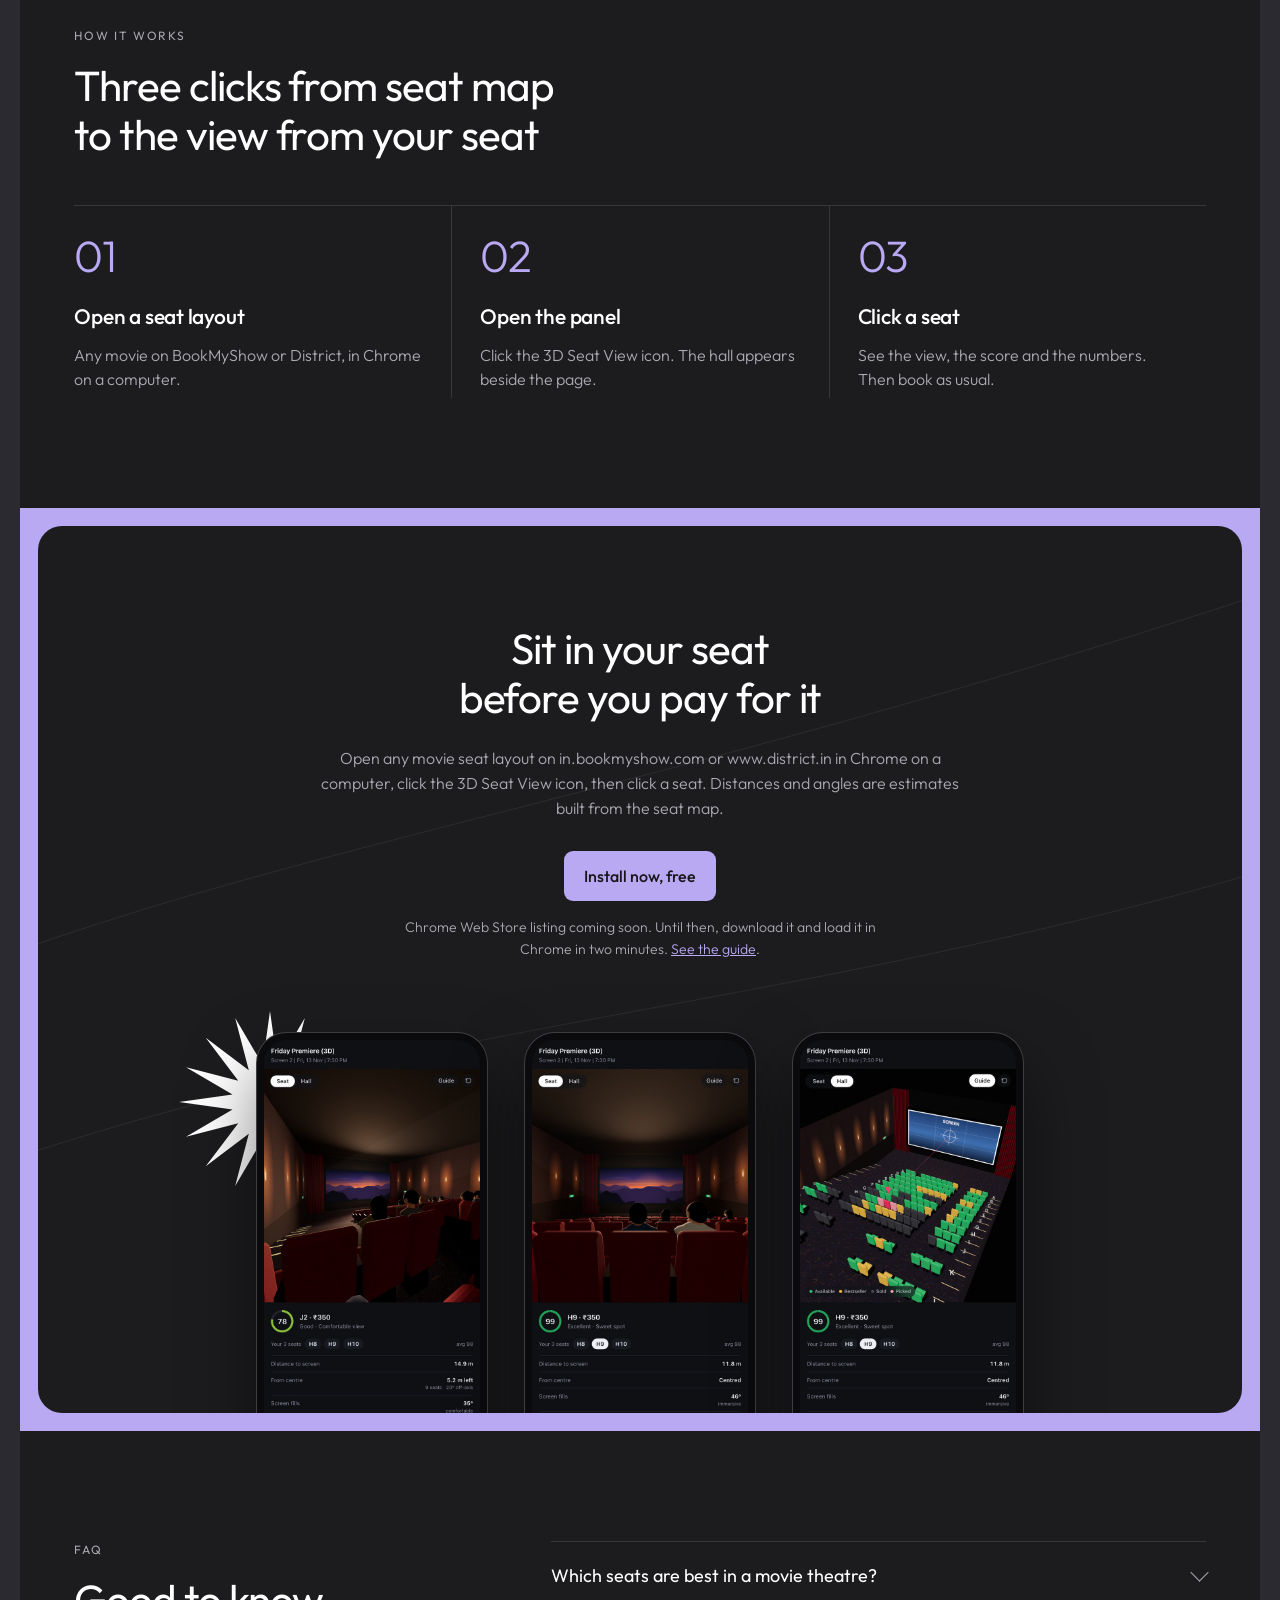
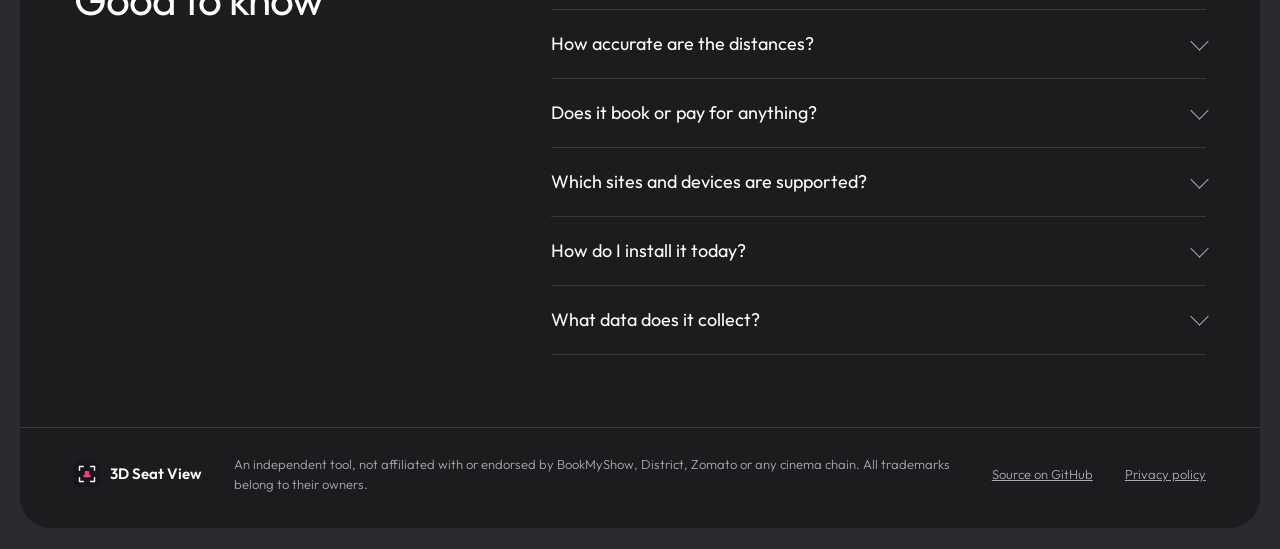
==== commit e1eccb53: "Add download and install guide for loading the extension by hand - docs/install.html: six-step guide" ====
--- a/docs/index.html
+++ b/docs/index.html
@@ -28,7 +28,8 @@
   </script>
 </head>
 <body>
-  <!-- When the extension is live, paste its Chrome Web Store address into STORE_URL in site.js. -->
+  <!-- Install buttons point to install.html (download + guide). When the extension is live
+       on the Chrome Web Store, paste its address into STORE_URL in site.js and they switch over. -->
 
   <div class="page" id="top">
     <svg class="curves" viewBox="0 0 1200 700" preserveAspectRatio="none" aria-hidden="true">
@@ -50,7 +51,7 @@
         <a href="#faq">FAQ</a>
         <a href="privacy.html">Privacy</a>
       </nav>
-      <a class="btn white small" href="#get" data-store>Get it free</a>
+      <a class="btn white small" href="install.html" data-store>Get it free</a>
     </header>
 
     <section class="hero reveal">
@@ -62,9 +63,9 @@
         </h1>
         <p class="lead fade">A free Chrome extension that turns the flat seat map on BookMyShow and District into a 3D cinema hall. Click a seat and you are sitting in it.</p>
         <div class="actions fade">
-          <a class="btn white" href="#get" data-store>
+          <a class="btn white" href="install.html" data-store data-store-label="Add to Chrome">
             <svg viewBox="0 0 24 24" aria-hidden="true"><circle cx="12" cy="12" r="9"/><circle cx="12" cy="12" r="3.4"/><path d="M12 8.6h8.3M9 13.7 4.9 6.6M15 13.7l-4.1 7.2"/></svg>
-            Add to Chrome
+            <span>Install for Chrome</span>
           </a>
           <button class="btn outline" type="button" data-demo>
             <svg viewBox="0 0 24 24" aria-hidden="true"><path d="M8 5.5v13l11-6.5z" fill="currentColor" stroke="none"/></svg>
@@ -239,7 +240,8 @@
           <span class="line"><span>before you pay for it</span></span>
         </h2>
         <p class="body fade">Open any movie seat layout on in.bookmyshow.com or www.district.in in Chrome on a computer, click the 3D Seat View icon, then click a seat. Distances and angles are estimates built from the seat map.</p>
-        <a class="btn lav fade" href="#get" data-store data-soon="Coming soon to the Chrome Web Store">Add to Chrome, free</a>
+        <a class="btn lav fade" href="install.html" data-store data-store-label="Add to Chrome, free"><span>Install now, free</span></a>
+        <p class="soonNote fade" data-soon-note>Chrome Web Store listing coming soon. Until then, download it and load it in Chrome in two minutes. <a href="install.html">See the guide</a>.</p>
         <div class="trio" aria-hidden="true">
           <svg class="burst white" data-burst="16,100,42" viewBox="-110 -110 220 220"></svg>
           <div class="device"><img src="assets/shot-side.jpg" width="640" height="1280" loading="lazy" alt=""></div>
@@ -270,6 +272,10 @@
         <details>
           <summary>Which sites and devices are supported?</summary>
           <p>Movie seat-layout pages on BookMyShow and District, in Chrome on a desktop or laptop. Phones are not supported yet.</p>
+        </details>
+        <details>
+          <summary>How do I install it today?</summary>
+          <p>Until the Chrome Web Store listing is live, download the ZIP and load it in Chrome yourself. The <a href="install.html">install guide</a> walks through it in six short steps.</p>
         </details>
         <details>
           <summary>What data does it collect?</summary>
--- a/docs/style.css
+++ b/docs/style.css
@@ -215,6 +215,37 @@
 .in .trio .device { transform: none; }
 .trio .burst { position: absolute; width: clamp(110px, 16vw, 200px); left: calc(50% - clamp(260px, 38vw, 470px)); top: -8%; animation: turn 30s linear infinite; }
 
+.soonNote { color: var(--dim); font-weight: 300; font-size: 14px; margin-top: 16px; max-width: 34em; position: relative; z-index: 2; }
+.soonNote a { color: var(--lav); }
+
+/* ---- install guide page */
+.guide { position: relative; z-index: 2; padding: clamp(36px, 6vw, 72px) var(--pad) 24px; }
+.guideTop { max-width: 760px; }
+.guideTop h1 { font-size: clamp(34px, 4.6vw, 56px); }
+.guideTop .lead { max-width: 36em; }
+.guideTop .actions { align-items: center; }
+.meta { color: var(--dim); font-weight: 300; font-size: 14px; }
+.guideSteps { list-style: none; margin: clamp(40px, 6vw, 72px) 0 0; padding: 0; max-width: 860px; }
+.guideSteps li { display: grid; grid-template-columns: 64px 1fr; gap: 8px 20px; padding: 30px 0; border-top: 1px solid var(--line); }
+.guideSteps li > b { font-weight: 300; font-size: 44px; line-height: 1; letter-spacing: -.03em; color: var(--lav); }
+.guideSteps h2, .guideMore h2 { font-size: 24px; letter-spacing: -.015em; }
+.guideSteps p { color: var(--dim); font-weight: 300; margin-top: 10px; max-width: 46em; }
+.guideSteps strong { color: #fff; font-weight: 500; }
+.guideSteps .note { font-size: 14px; }
+code { font: 500 .92em ui-monospace, SFMono-Regular, Menlo, Consolas, monospace; background: rgba(255, 255, 255, .08); border-radius: 6px; padding: 2px 7px; color: #fff; }
+.copy { display: inline-flex; align-items: center; gap: 10px; margin-top: 14px; padding: 8px 8px 8px 14px; border-radius: 12px; background: #fff; }
+.copy code { background: none; color: var(--paper-ink); font-size: 16px; padding: 0; }
+.copy button { padding: 7px 14px; border-radius: 8px; background: var(--paper-ink); color: #fff; font-size: 14px; font-weight: 500; min-width: 74px; }
+.mock { display: inline-flex; align-items: center; gap: 12px; margin-top: 16px; padding: 12px 16px; border-radius: 12px; background: #292a2d; border: 1px solid #3c3d41; color: #e8eaed; font: 400 14px/1 system-ui, sans-serif; flex-wrap: wrap; }
+.mock .toggle { width: 34px; height: 18px; border-radius: 999px; background: #8ab4f8; position: relative; }
+.mock .toggle::after { content: ""; position: absolute; right: 2px; top: 2px; width: 14px; height: 14px; border-radius: 50%; background: #1f1f1f; }
+.mock .pill { font-style: normal; padding: 8px 14px; border-radius: 999px; border: 1px solid #5f6368; color: #8ab4f8; }
+.mock .pill.on { background: #8ab4f8; color: #1f1f1f; border-color: #8ab4f8; font-weight: 600; }
+.mock .pin { font-style: normal; margin-left: 8px; padding: 6px 12px; border-radius: 999px; background: #8ab4f8; color: #1f1f1f; font-weight: 600; }
+.mock img { border-radius: 6px; }
+.guideMore { max-width: 860px; padding: clamp(40px, 6vw, 72px) 0 24px; }
+.guideMore h2 { margin-bottom: 18px; }
+
 /* ---- faq + footer */
 .faq { display: grid; grid-template-columns: .8fr 1.2fr; gap: 40px; padding: clamp(64px, 9vw, 110px) var(--pad) clamp(40px, 6vw, 72px); }
 details { border-top: 1px solid var(--line); }
@@ -248,6 +279,8 @@
 .doc .date { font-size: 14px; }
 
 @media (max-width: 920px) {
+  .guideSteps li { grid-template-columns: 44px 1fr; gap: 6px 12px; }
+  .guideSteps li > b { font-size: 32px; }
   h1 { font-size: clamp(34px, 8.6vw, 52px); }
   .demoWrap { display: none; }
   .mobileArt { display: block; }
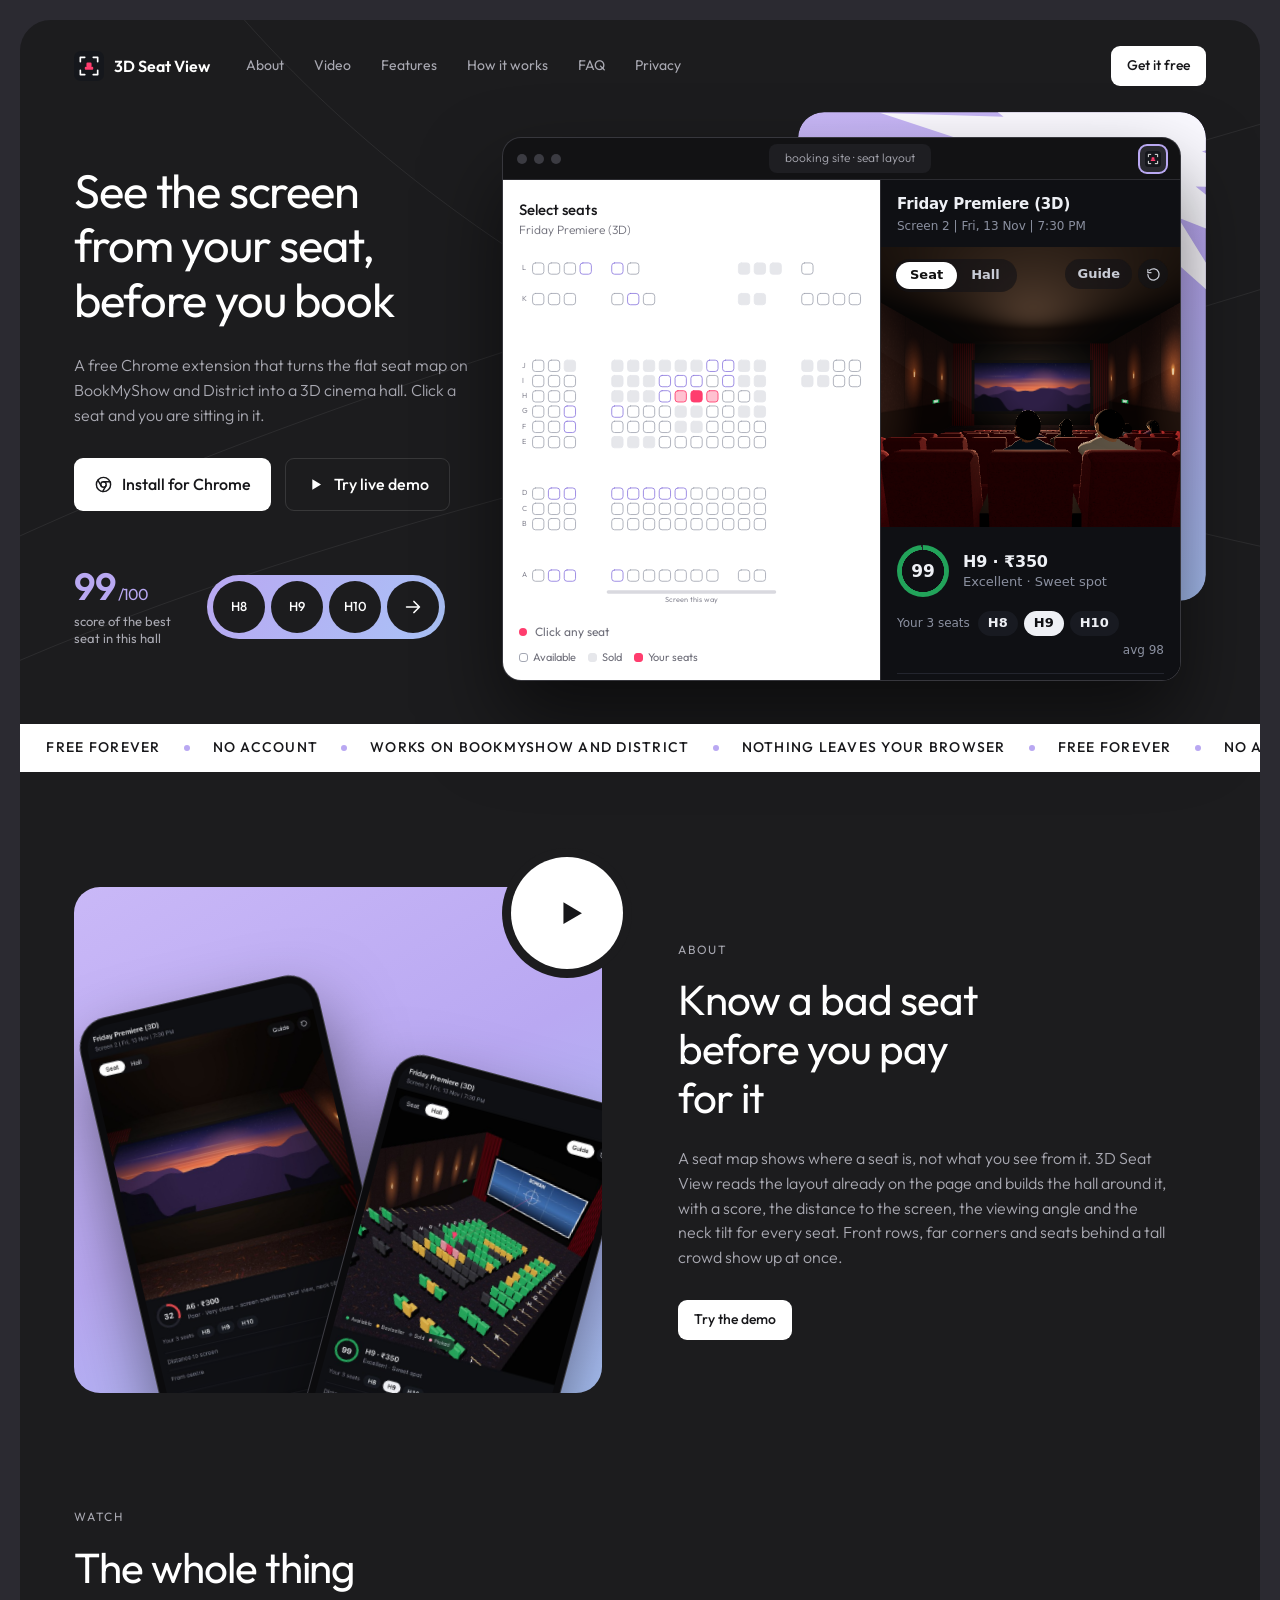
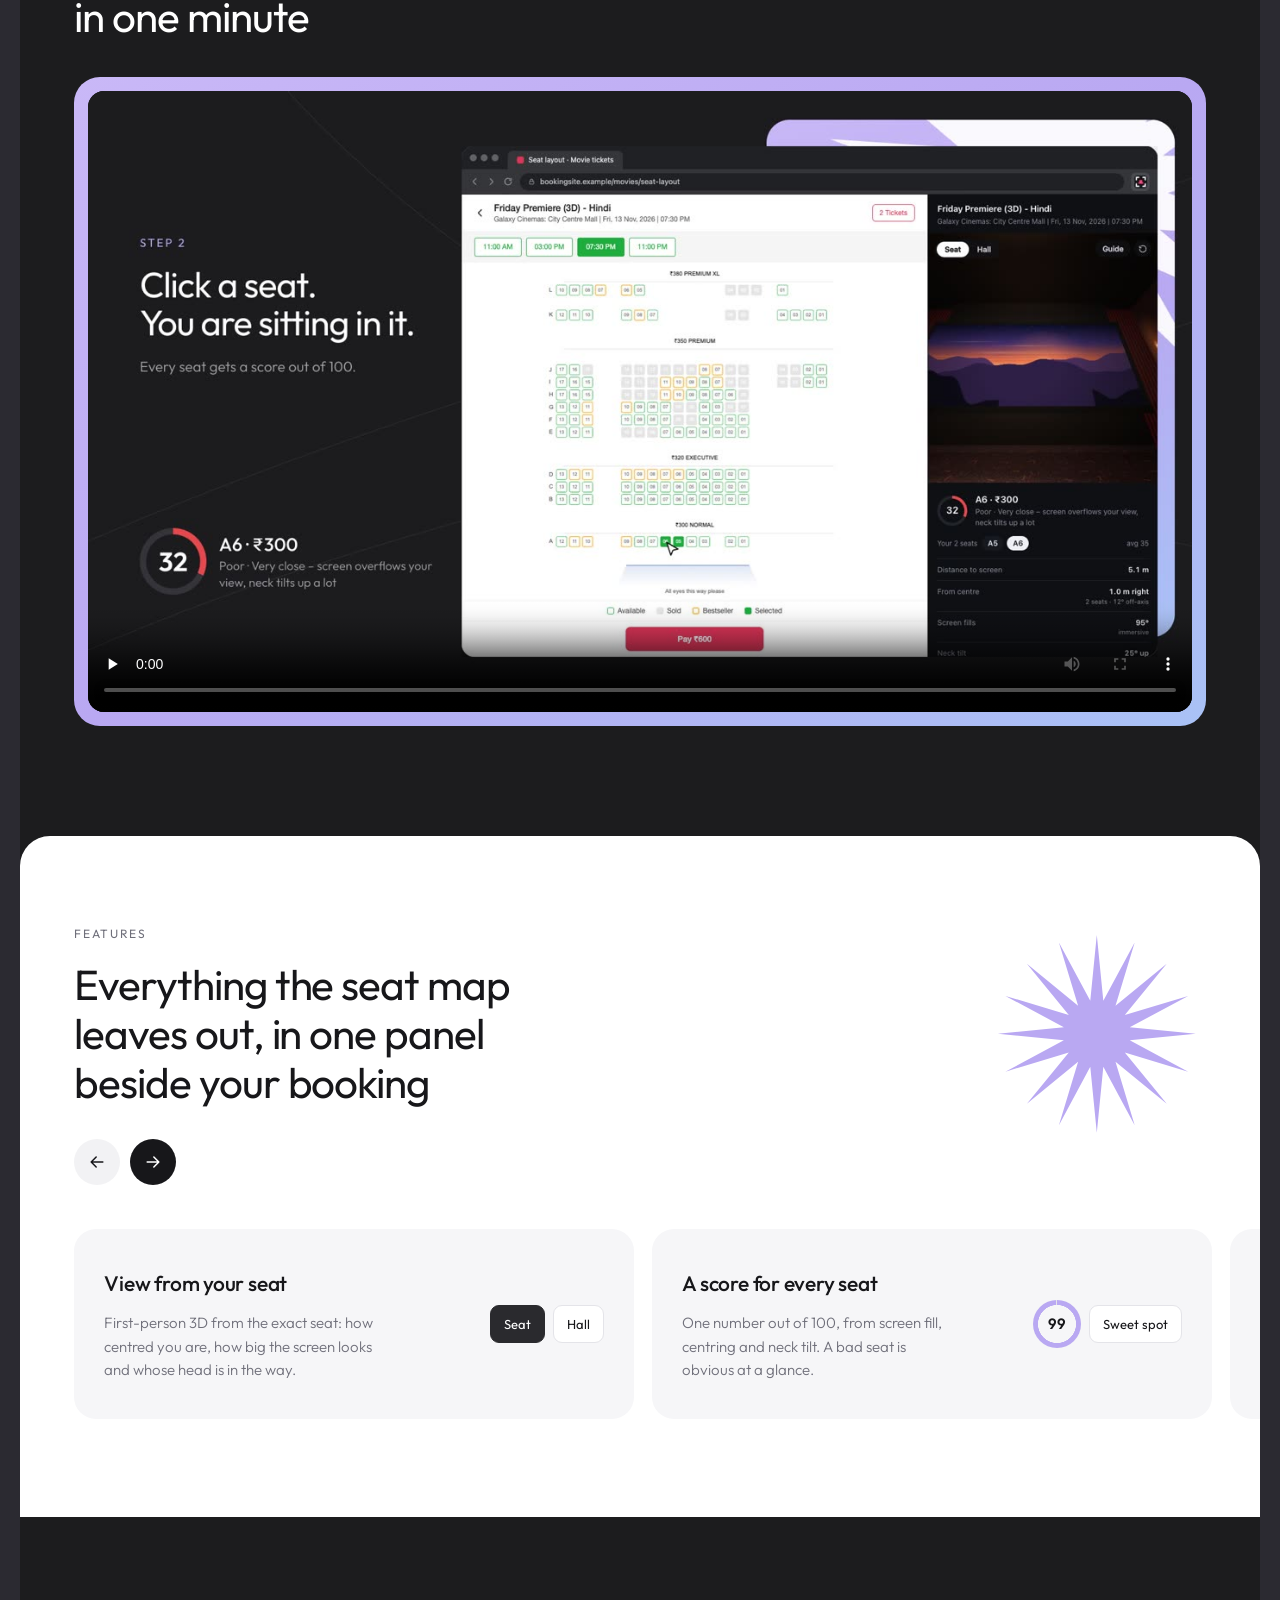
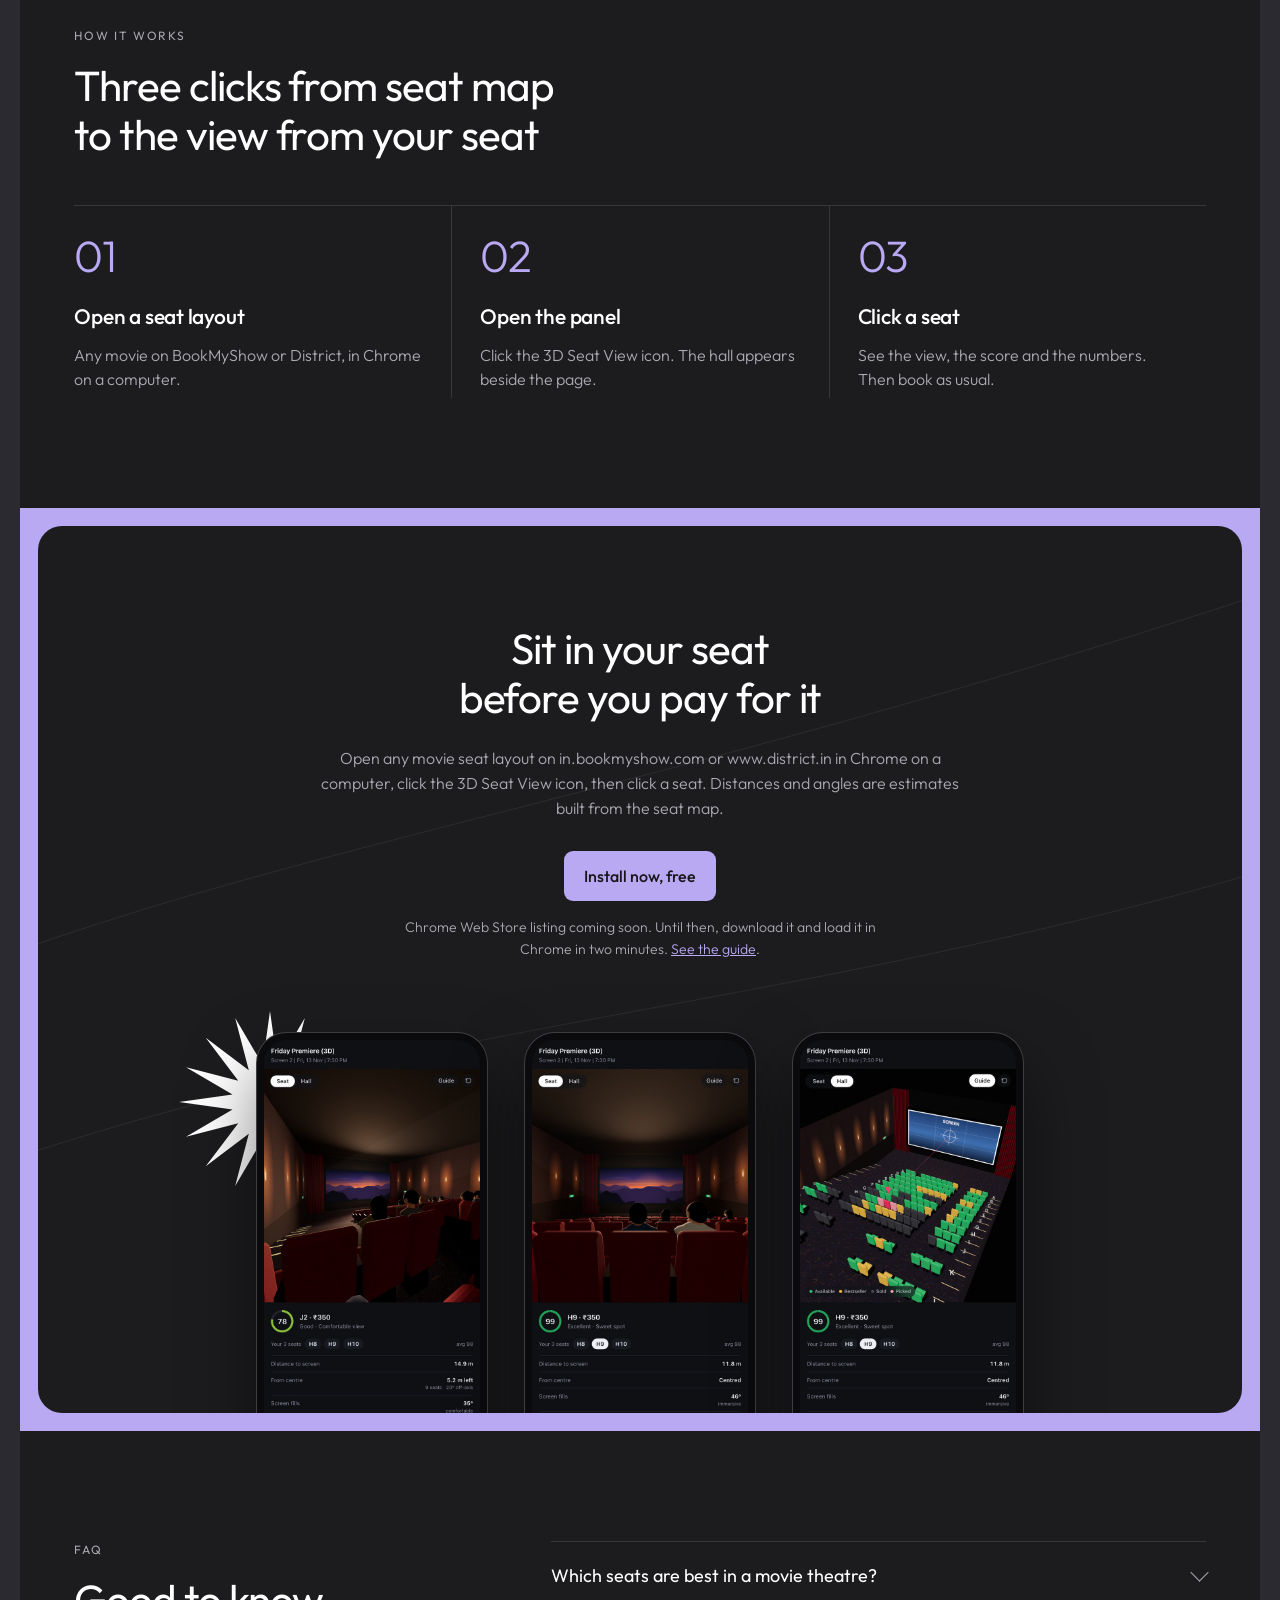
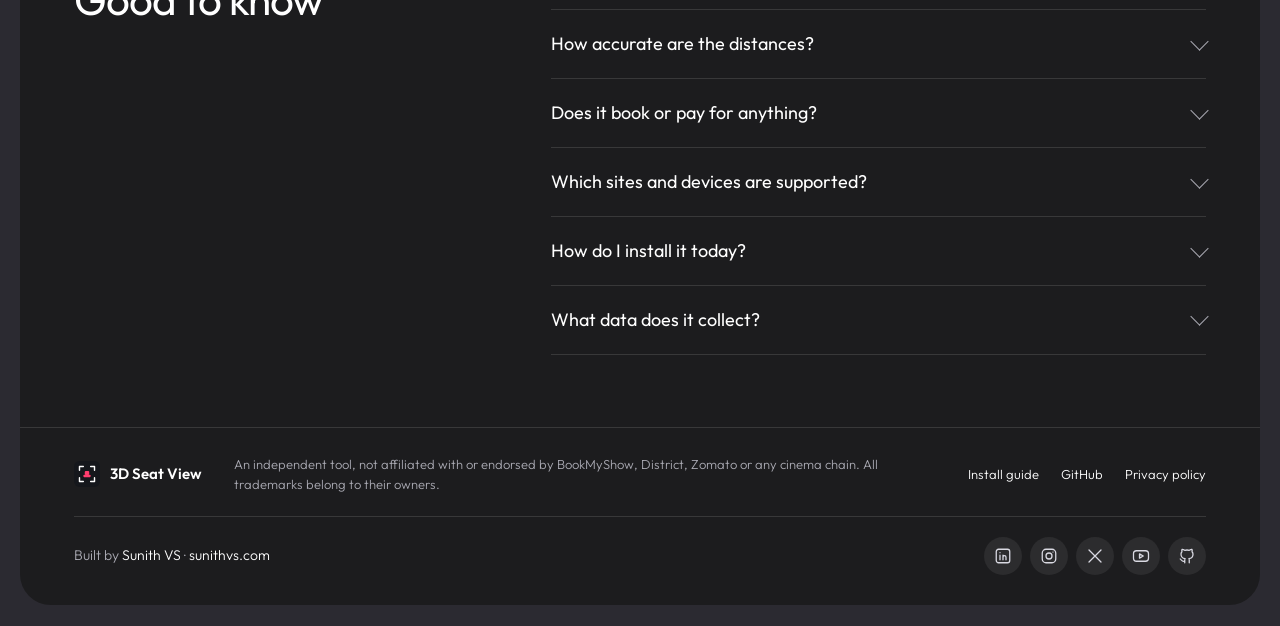
==== commit b3ba9dc4: "Add 'Built by Sunith VS' credit and social links to the footer Footer on all pages now links sunithv" ====
--- a/docs/index.html
+++ b/docs/index.html
@@ -285,10 +285,25 @@
     </section>
 
     <footer>
-      <a class="brand" href="#top"><img src="assets/logo.svg" width="26" height="26" alt=""><span>3D Seat View</span></a>
-      <p>An independent tool, not affiliated with or endorsed by BookMyShow, District, Zomato or any cinema chain. All trademarks belong to their owners.</p>
-      <a href="https://github.com/sunithvs/3d-seat-view">Source on GitHub</a>
-      <a href="privacy.html">Privacy policy</a>
+      <div class="footMain">
+        <a class="brand" href="#top"><img src="assets/logo.svg" width="26" height="26" alt=""><span>3D Seat View</span></a>
+        <p>An independent tool, not affiliated with or endorsed by BookMyShow, District, Zomato or any cinema chain. All trademarks belong to their owners.</p>
+        <nav aria-label="Footer">
+          <a href="install.html">Install guide</a>
+          <a href="https://github.com/sunithvs/3d-seat-view">GitHub</a>
+          <a href="privacy.html">Privacy policy</a>
+        </nav>
+      </div>
+      <div class="credit">
+        <p>Built by <a href="https://sunithvs.com" target="_blank" rel="noopener me">Sunith VS</a> · <a href="https://sunithvs.com" target="_blank" rel="noopener me">sunithvs.com</a></p>
+        <div class="social">
+          <a href="https://linkedin.com/in/sunithvs" target="_blank" rel="noopener me" aria-label="Sunith VS on LinkedIn" title="LinkedIn"><svg viewBox="0 0 24 24" aria-hidden="true"><rect x="3" y="3" width="18" height="18" rx="3"/><path d="M8 11v6M8 7.5v.01M12 17v-3.5a2 2 0 0 1 4 0V17M12 11v6"/></svg></a>
+          <a href="https://instagram.com/truevibecoder" target="_blank" rel="noopener me" aria-label="Sunith VS on Instagram" title="Instagram"><svg viewBox="0 0 24 24" aria-hidden="true"><rect x="3" y="3" width="18" height="18" rx="5"/><circle cx="12" cy="12" r="4"/><path d="M17.3 6.7v.01"/></svg></a>
+          <a href="https://x.com/sunithvs_" target="_blank" rel="noopener me" aria-label="Sunith VS on X" title="X"><svg viewBox="0 0 24 24" aria-hidden="true"><path d="M4 4l16 16M20 4 4 20"/></svg></a>
+          <a href="https://youtube.com/@truevibecoder" target="_blank" rel="noopener me" aria-label="Sunith VS on YouTube" title="YouTube"><svg viewBox="0 0 24 24" aria-hidden="true"><rect x="2" y="5" width="20" height="14" rx="4"/><path d="M10 9.2l5 2.8-5 2.8z"/></svg></a>
+          <a href="https://github.com/sunithvs" target="_blank" rel="noopener me" aria-label="Sunith VS on GitHub" title="GitHub"><svg viewBox="0 0 24 24" aria-hidden="true"><path d="M9 19c-4.3 1.4-4.3-2.5-6-3m12 5v-3.5c0-1 .1-1.4-.5-2 2.8-.3 5.5-1.4 5.5-6a4.6 4.6 0 0 0-1.3-3.2 4.2 4.2 0 0 0-.1-3.2s-1.1-.3-3.5 1.3a12.3 12.3 0 0 0-6.2 0C6.5 2.8 5.4 3.1 5.4 3.1a4.2 4.2 0 0 0-.1 3.2A4.6 4.6 0 0 0 4 9.5c0 4.6 2.7 5.7 5.5 6-.6.6-.6 1.2-.5 2V21"/></svg></a>
+        </div>
+      </div>
     </footer>
   </div>
 
--- a/docs/style.css
+++ b/docs/style.css
@@ -256,9 +256,19 @@
 details[open] summary::after { transform: rotate(-135deg); margin-top: 6px; }
 details p { color: var(--dim); font-weight: 300; padding: 0 0 22px; max-width: 56ch; }
 details a { color: var(--lav); }
-footer { display: flex; flex-wrap: wrap; align-items: center; gap: 16px 32px; padding: 26px var(--pad) 34px; border-top: 1px solid var(--line); color: var(--dim); font-size: 13px; font-weight: 300; }
-footer p { flex: 1; min-width: 240px; }
-footer .brand { color: #fff; font-size: 15px; }
+footer { padding: 26px var(--pad) 30px; border-top: 1px solid var(--line); color: var(--dim); font-size: 13px; font-weight: 300; }
+.footMain { display: flex; flex-wrap: wrap; align-items: center; gap: 16px 32px; }
+.footMain p { flex: 1; min-width: 240px; }
+.footMain nav { display: flex; flex-wrap: wrap; gap: 8px 22px; }
+footer a { color: #fff; text-decoration: none; }
+footer nav a:hover, .credit p a:hover { text-decoration: underline; }
+footer .brand { color: #fff; font-size: 15px; font-weight: 600; }
+.credit { display: flex; flex-wrap: wrap; align-items: center; justify-content: space-between; gap: 14px 24px; margin-top: 22px; padding-top: 20px; border-top: 1px solid var(--line); }
+.credit p { font-size: 14px; }
+.social { display: flex; gap: 8px; }
+.social a { width: 38px; height: 38px; border-radius: 50%; display: grid; place-items: center; background: rgba(255, 255, 255, .07); color: #d9d9e2; transition: background .2s, color .2s, transform .25s var(--ease); }
+.social a:hover { background: var(--lav); color: var(--paper-ink); transform: translateY(-2px); }
+.social svg { width: 18px; height: 18px; stroke-width: 1.7; }
 
 /* ---- live demo dialog */
 dialog { border: 0; padding: 0; background: transparent; color: #fff; max-width: none; max-height: none; width: 100vw; height: 100dvh; display: none; place-items: center; align-content: center; gap: 14px; }
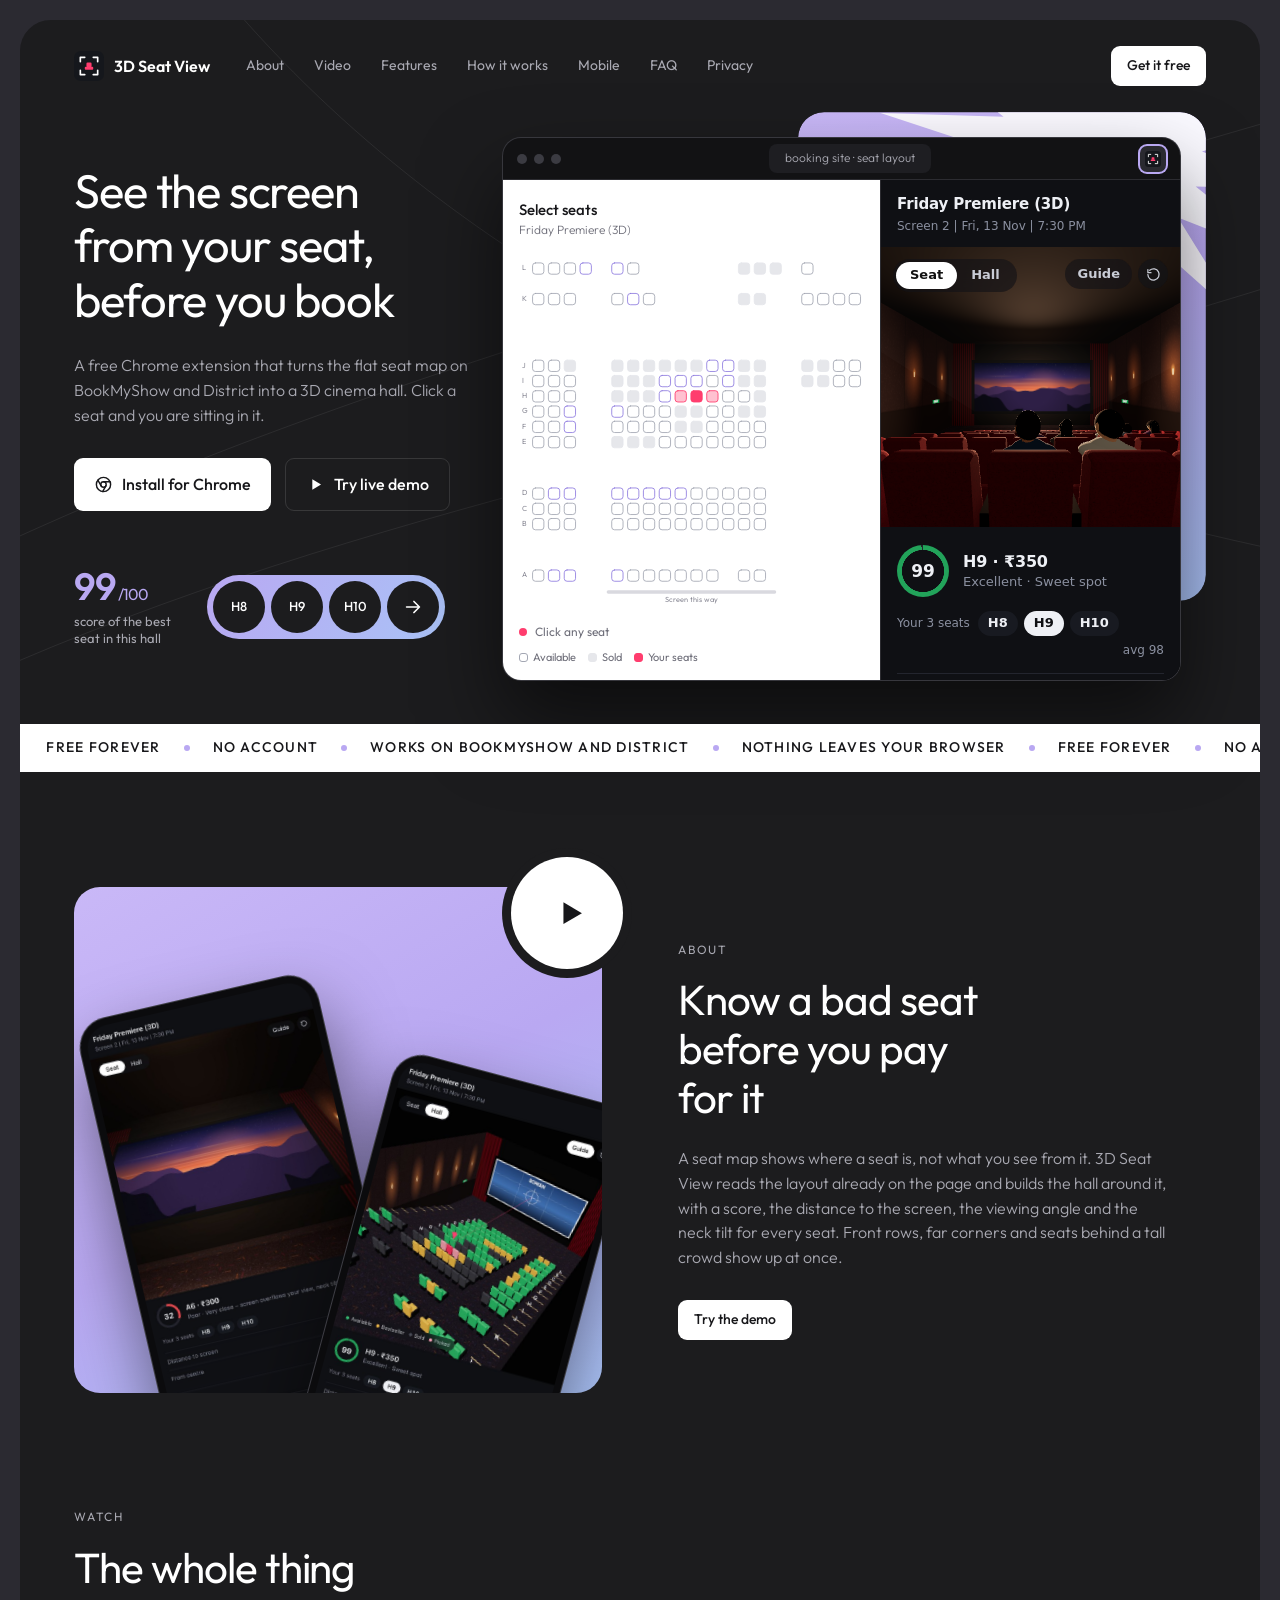
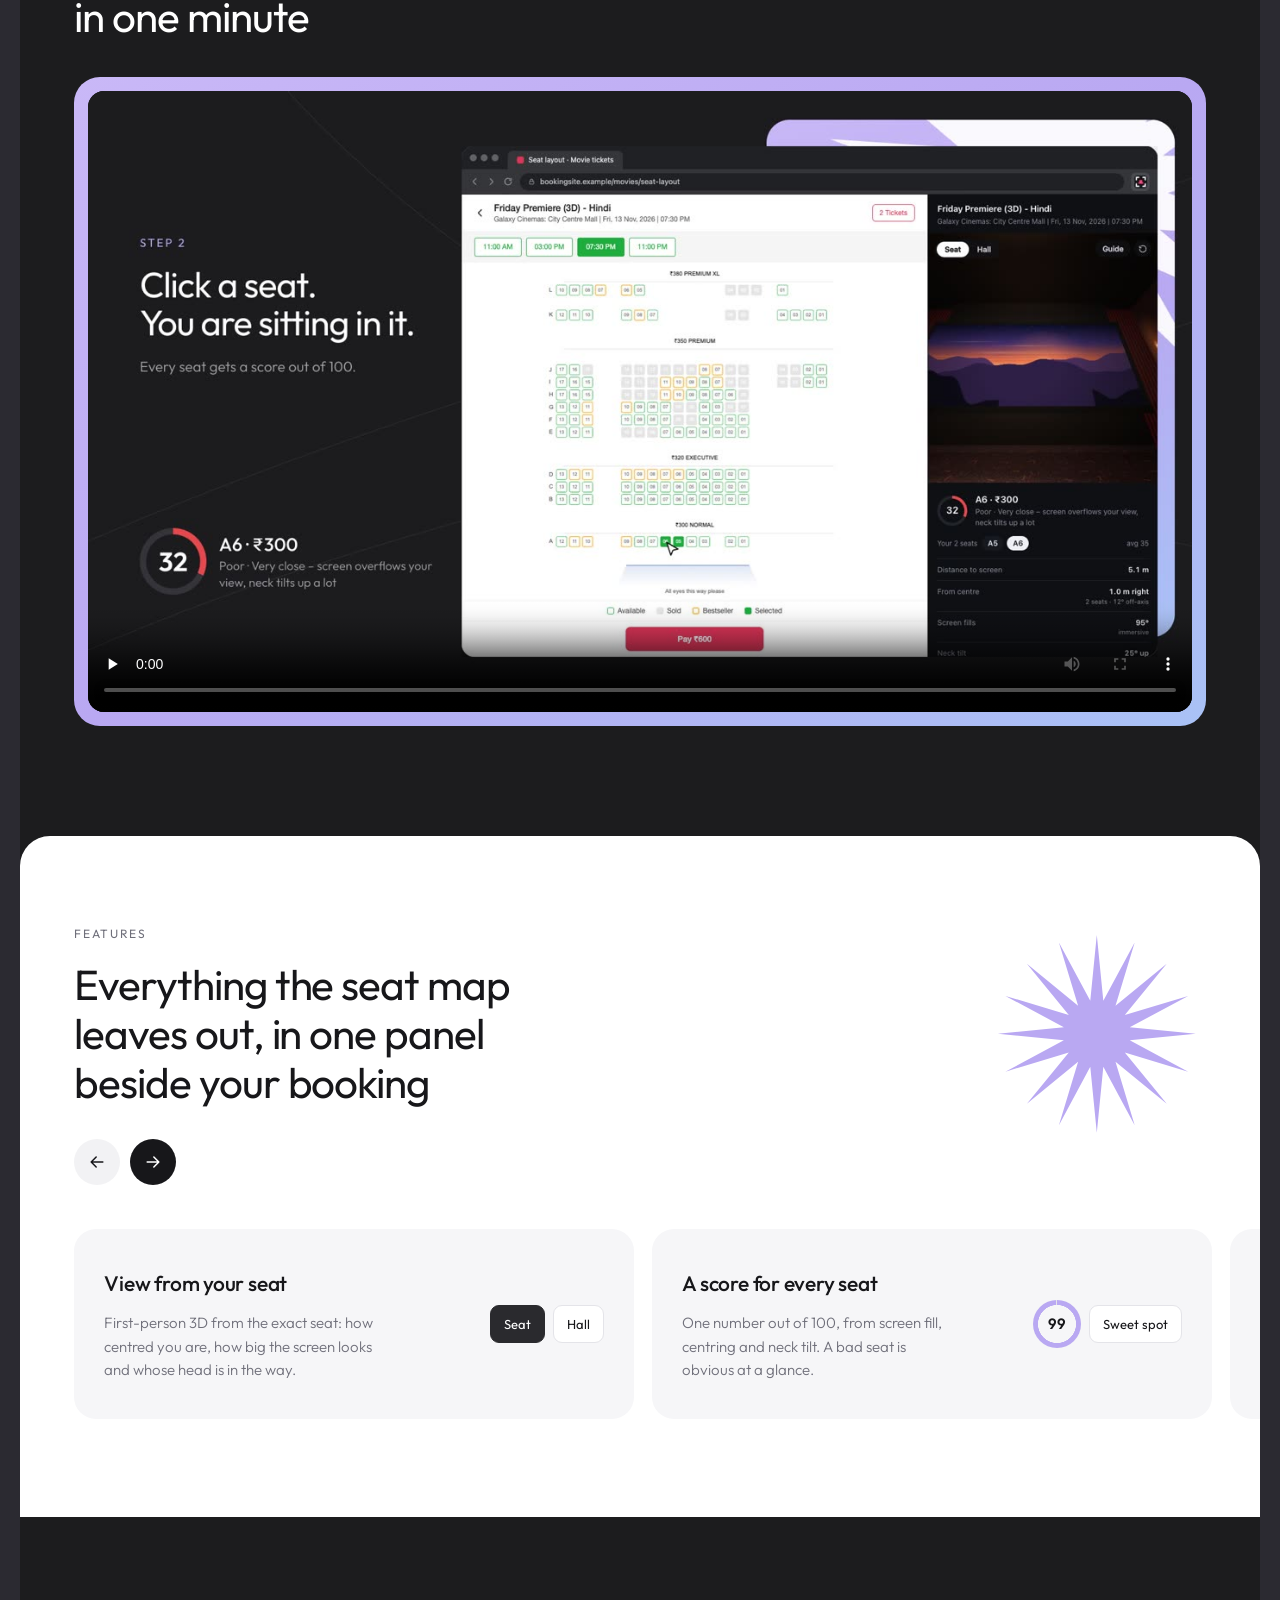
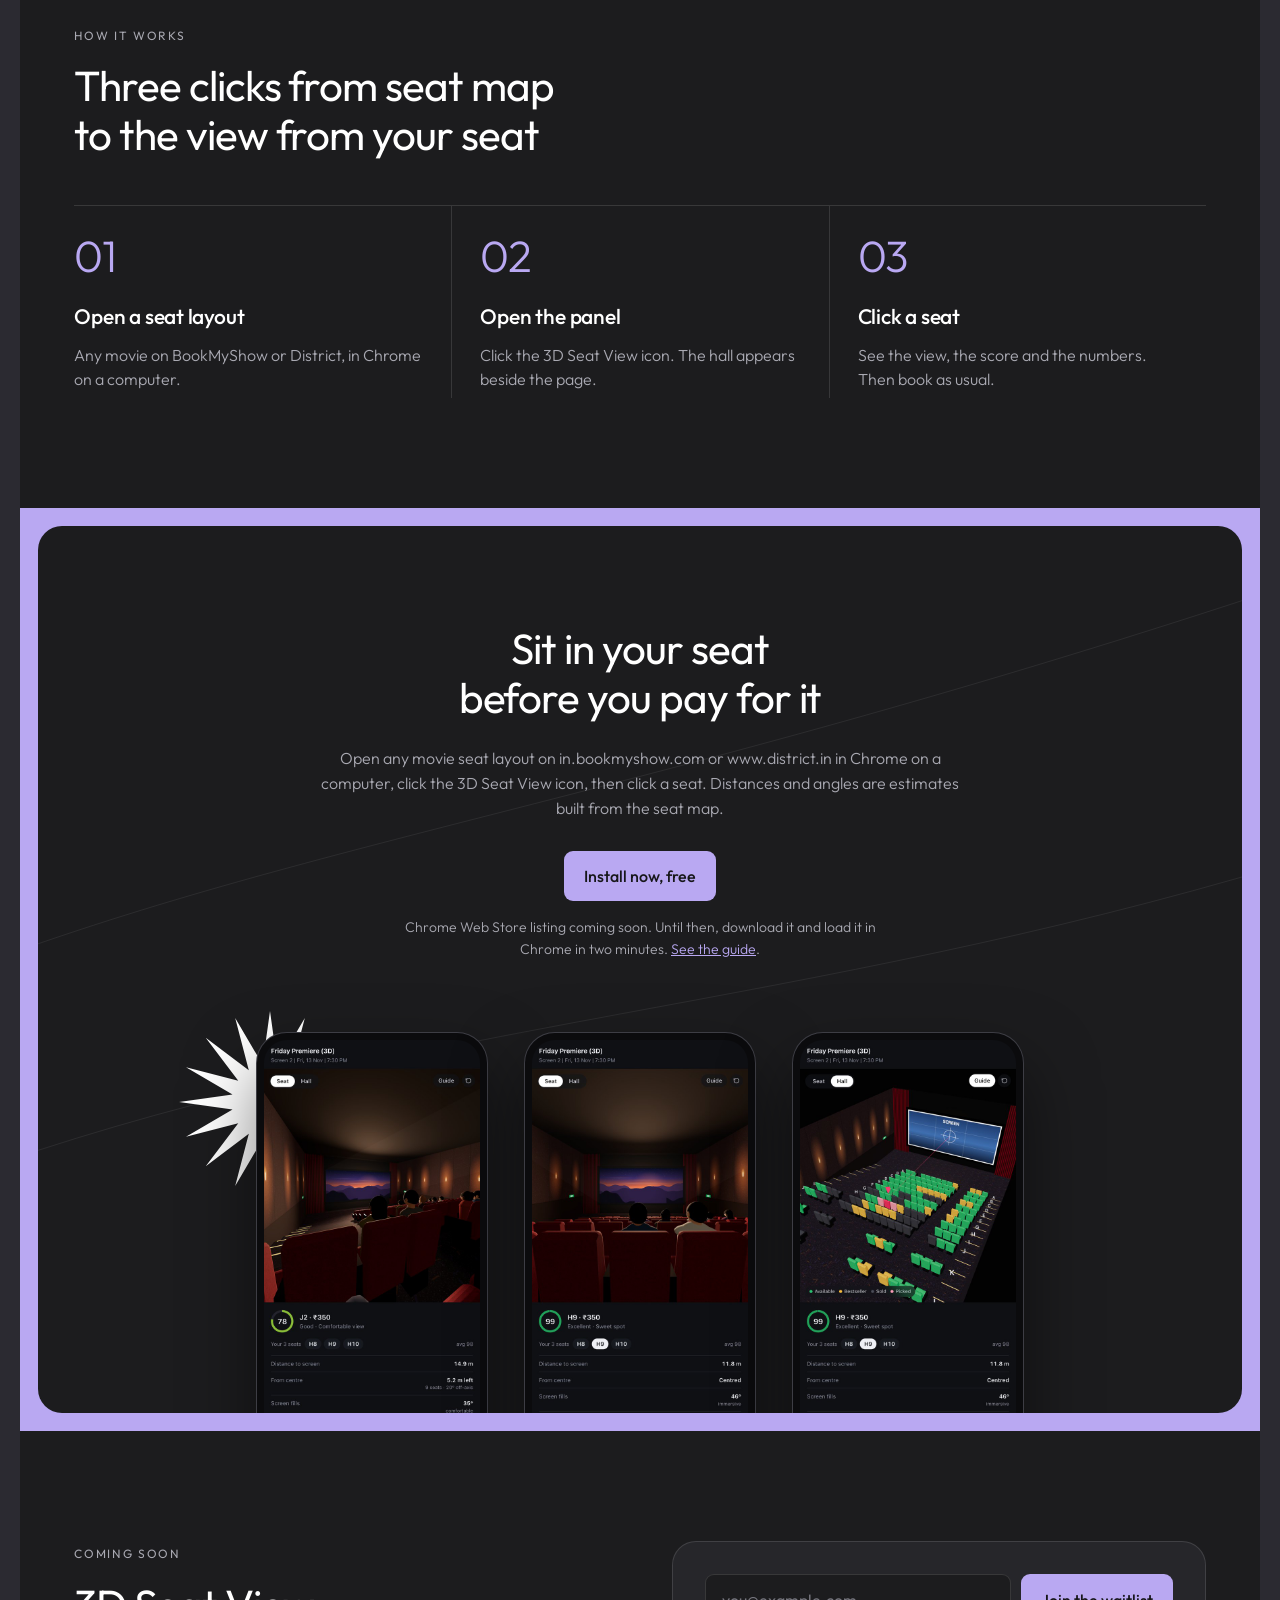
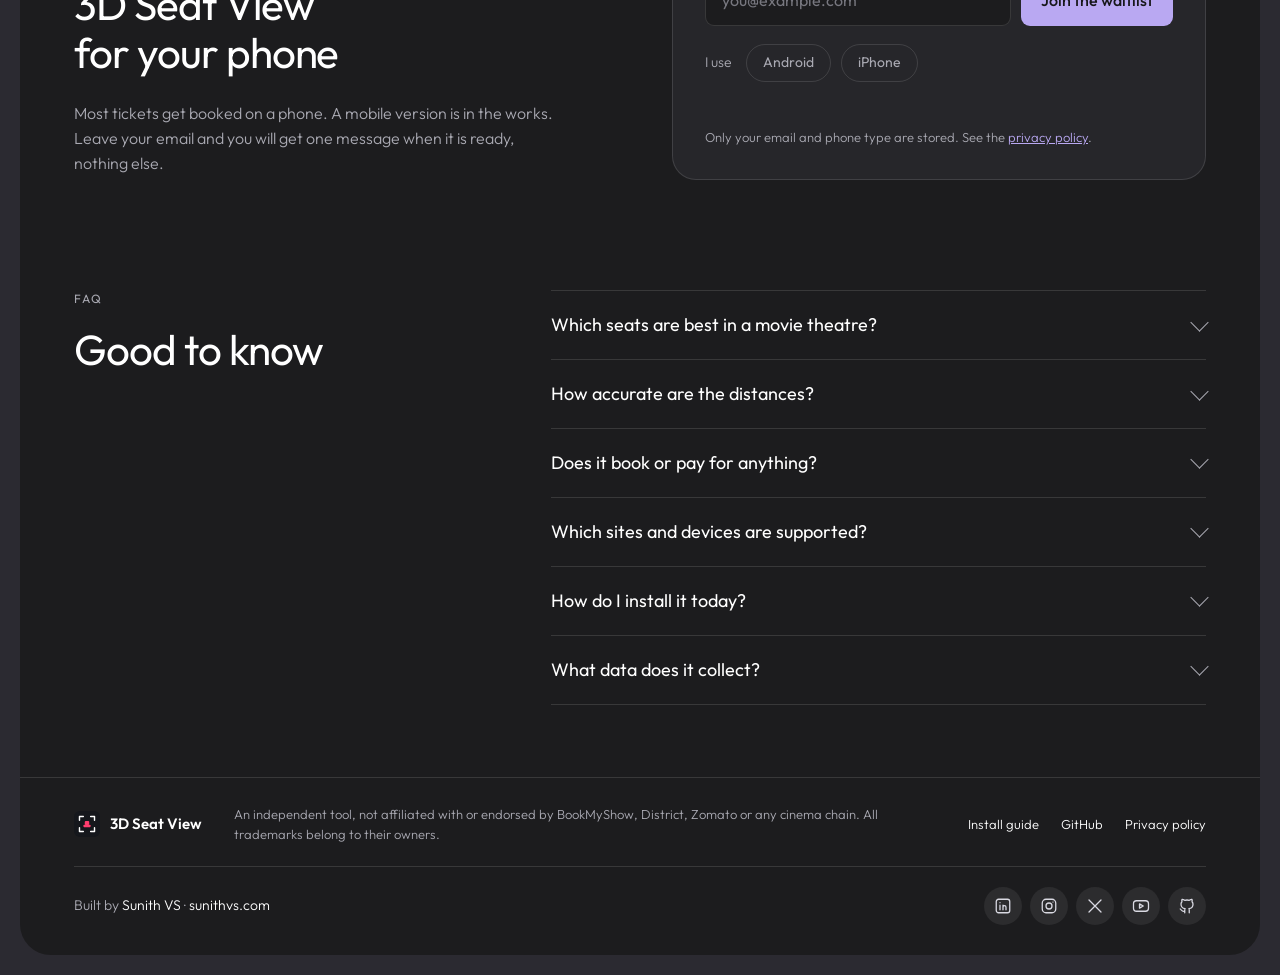
==== commit 510e305a: "Add mobile-version email waitlist (Cloudflare Worker + D1) - waitlist/: Worker with POST /join and G" ====
--- a/docs/index.html
+++ b/docs/index.html
@@ -48,6 +48,7 @@
         <a href="#video">Video</a>
         <a href="#features">Features</a>
         <a href="#how">How it works</a>
+        <a href="#mobile">Mobile</a>
         <a href="#faq">FAQ</a>
         <a href="privacy.html">Privacy</a>
       </nav>
@@ -251,6 +252,33 @@
       </div>
     </section>
 
+    <section id="mobile" class="mobile reveal">
+      <div class="mobileText">
+        <p class="label">Coming soon</p>
+        <h2>
+          <span class="line"><span>3D Seat View</span></span>
+          <span class="line"><span>for your phone</span></span>
+        </h2>
+        <p class="body fade">Most tickets get booked on a phone. A mobile version is in the works. Leave your email and you will get one message when it is ready, nothing else.</p>
+      </div>
+      <form id="waitlist" class="wait fade" novalidate>
+        <div class="waitRow">
+          <label class="sr" for="wlEmail">Email address</label>
+          <input id="wlEmail" name="email" type="email" inputmode="email" autocomplete="email" placeholder="you@example.com" required>
+          <button class="btn lav" type="submit">Join the waitlist</button>
+        </div>
+        <fieldset class="plat">
+          <legend>I use</legend>
+          <label><input type="radio" name="platform" value="android"><span>Android</span></label>
+          <label><input type="radio" name="platform" value="ios"><span>iPhone</span></label>
+        </fieldset>
+        <!-- left empty by people; bots that fill every field get ignored -->
+        <input class="hp" type="text" name="website" tabindex="-1" autocomplete="off" aria-hidden="true">
+        <p id="wlMsg" class="waitMsg" role="status"></p>
+        <p class="waitFine">Only your email and phone type are stored. See the <a href="privacy.html">privacy policy</a>.</p>
+      </form>
+    </section>
+
     <section id="faq" class="faq reveal">
       <div>
         <p class="label">FAQ</p>
@@ -271,7 +299,7 @@
         </details>
         <details>
           <summary>Which sites and devices are supported?</summary>
-          <p>Movie seat-layout pages on BookMyShow and District, in Chrome on a desktop or laptop. Phones are not supported yet.</p>
+          <p>Movie seat-layout pages on BookMyShow and District, in Chrome on a desktop or laptop. Phones are not supported yet, but a mobile version is coming: <a href="#mobile">join the waitlist</a>.</p>
         </details>
         <details>
           <summary>How do I install it today?</summary>
--- a/docs/style.css
+++ b/docs/style.css
@@ -246,6 +246,31 @@
 .guideMore { max-width: 860px; padding: clamp(40px, 6vw, 72px) 0 24px; }
 .guideMore h2 { margin-bottom: 18px; }
 
+/* ---- mobile waitlist */
+.mobile { display: grid; grid-template-columns: 1fr 1fr; gap: clamp(28px, 5vw, 72px); align-items: center; padding: clamp(64px, 9vw, 110px) var(--pad) 0; }
+.wait { background: var(--ink-2); border: 1px solid var(--line); border-radius: 24px; padding: clamp(20px, 3vw, 32px); }
+.waitRow { display: flex; gap: 10px; flex-wrap: wrap; }
+.wait input[type=email] { flex: 1; min-width: 200px; font: inherit; color: #fff; background: var(--ink); border: 1px solid var(--line); border-radius: 9px; padding: 13px 16px; }
+.wait input[type=email]::placeholder { color: #77777f; }
+.wait .btn { border: 0; }
+.wait .btn:disabled { opacity: .6; cursor: default; transform: none; }
+.plat { border: 0; margin: 18px 0 0; padding: 0; display: flex; align-items: center; gap: 10px; flex-wrap: wrap; }
+.plat legend { float: left; margin-right: 4px; padding: 0; color: var(--dim); font-size: 14px; font-weight: 300; }
+.plat label { cursor: pointer; }
+.plat input { position: absolute; opacity: 0; pointer-events: none; }
+.plat span { display: block; padding: 7px 16px; border-radius: 999px; border: 1px solid var(--line); font-size: 14px; color: var(--dim); transition: background .2s, color .2s, border-color .2s; }
+.plat input:checked + span { background: #fff; border-color: #fff; color: var(--paper-ink); }
+.plat input:focus-visible + span { outline: 2px solid var(--lav); outline-offset: 3px; }
+.hp { position: absolute; left: -9999px; width: 1px; height: 1px; opacity: 0; }
+.sr { position: absolute; width: 1px; height: 1px; overflow: hidden; clip-path: inset(50%); white-space: nowrap; }
+.waitMsg { min-height: 1.5em; margin-top: 16px; font-size: 14px; color: var(--dim); }
+.waitMsg[data-kind=err] { color: #ff8f8f; }
+.waitMsg[data-kind=ok] { color: #8fe3b0; }
+.wait.done .waitRow, .wait.done .plat { display: none; }
+.wait.done .waitMsg { margin-top: 0; font-size: 17px; }
+.waitFine { margin-top: 8px; font-size: 13px; font-weight: 300; color: var(--dim); }
+.waitFine a, .faq details a { color: var(--lav); }
+
 /* ---- faq + footer */
 .faq { display: grid; grid-template-columns: .8fr 1.2fr; gap: 40px; padding: clamp(64px, 9vw, 110px) var(--pad) clamp(40px, 6vw, 72px); }
 details { border-top: 1px solid var(--line); }
@@ -305,7 +330,7 @@
   .slab { width: 100%; }
   .heroArt .main { right: 50%; width: min(236px, 60%); top: 60px; }
   .chip.c1 { left: -2%; } .chip.c2 { left: auto; right: -2%; } .chip.c3 { left: 14%; }
-  .about, .faq { grid-template-columns: 1fr; }
+  .about, .faq, .mobile { grid-template-columns: 1fr; }
   .play { right: 2%; top: -5%; }
   .track article { grid-template-columns: 1fr; }
   .ui { justify-content: flex-start; }
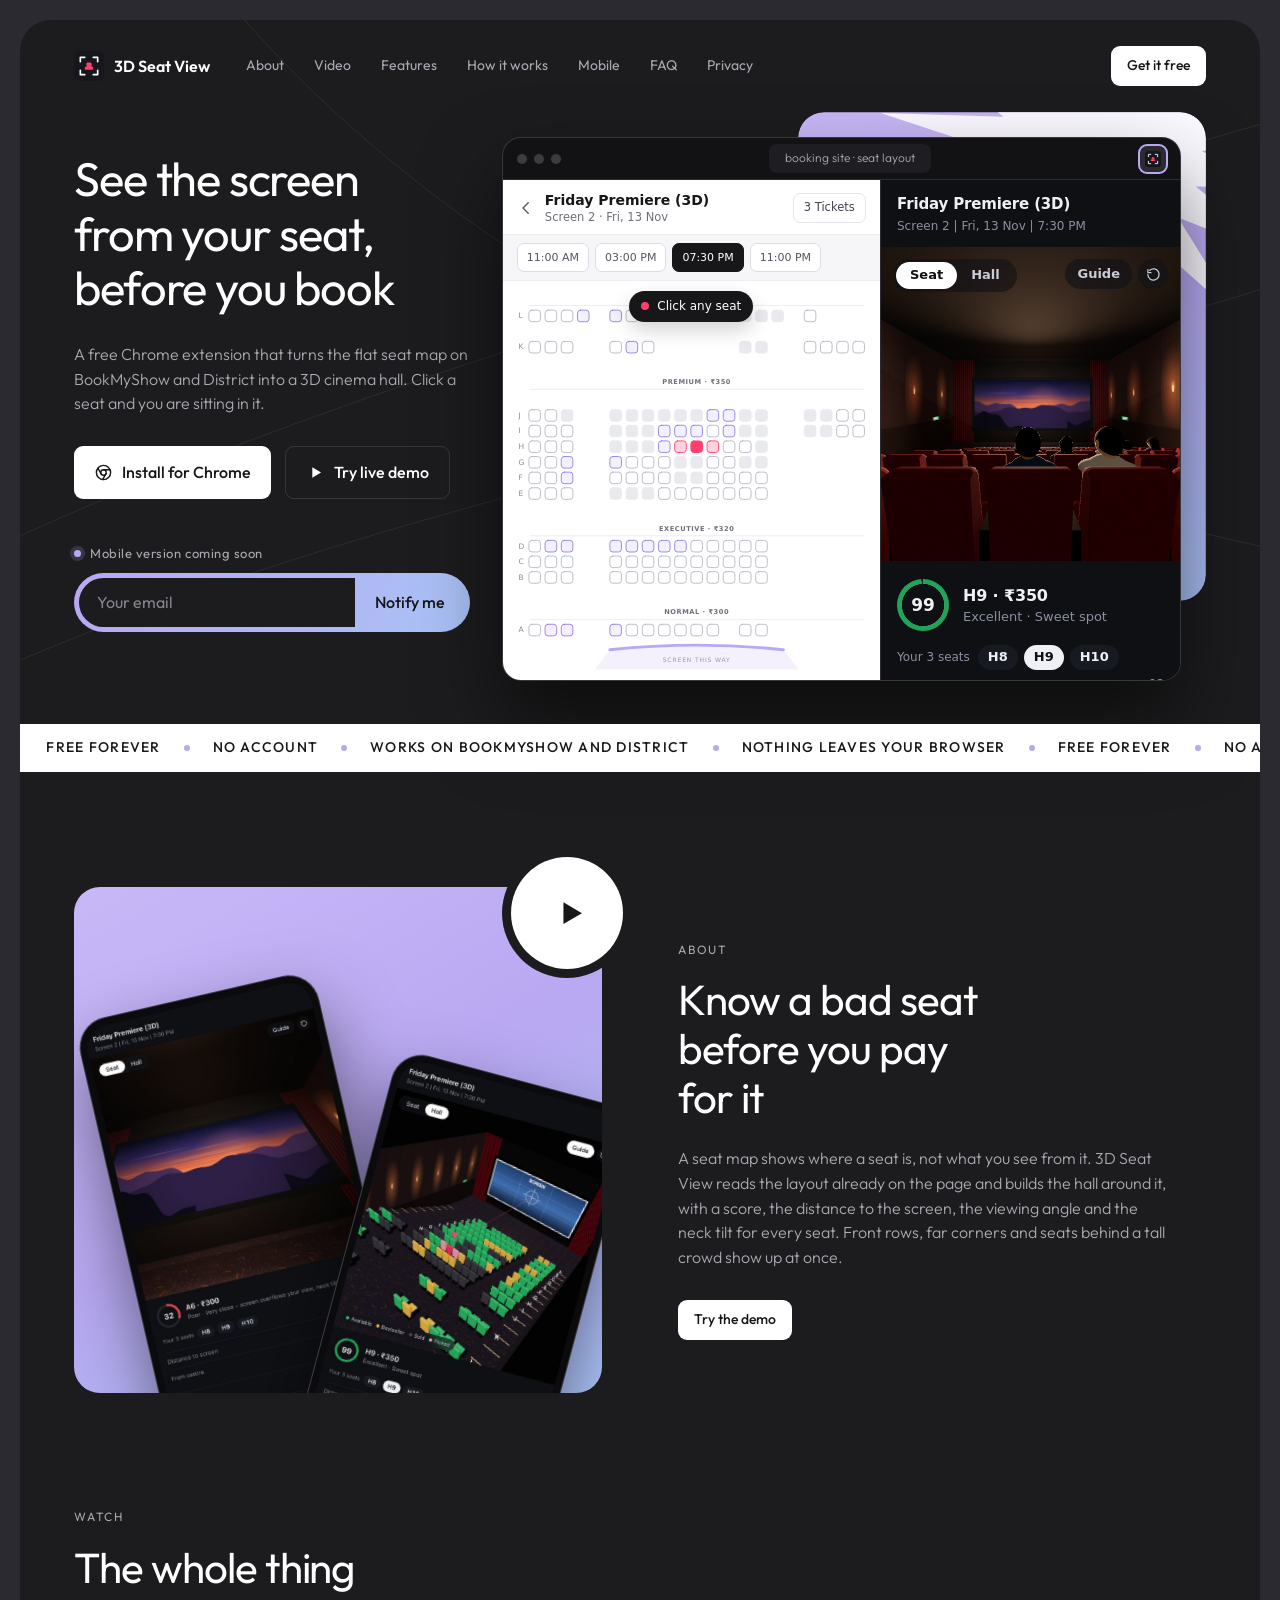
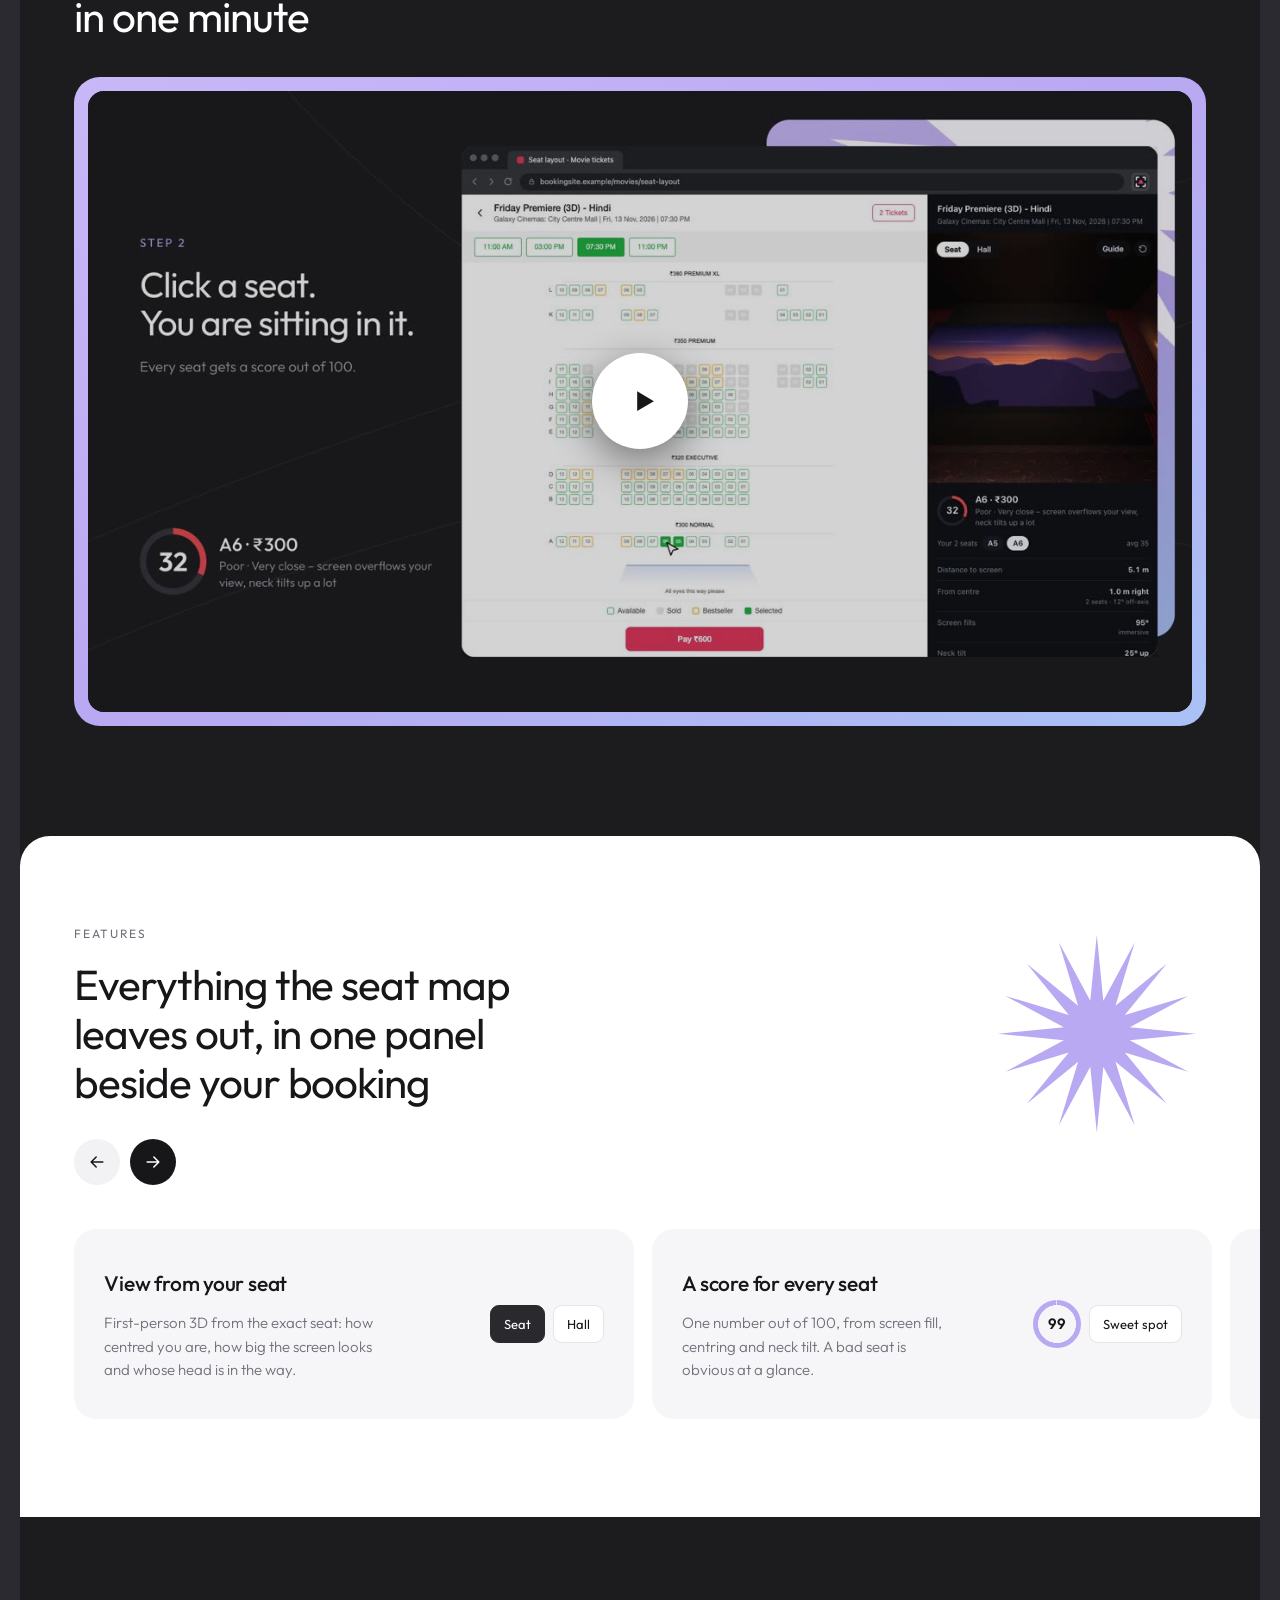
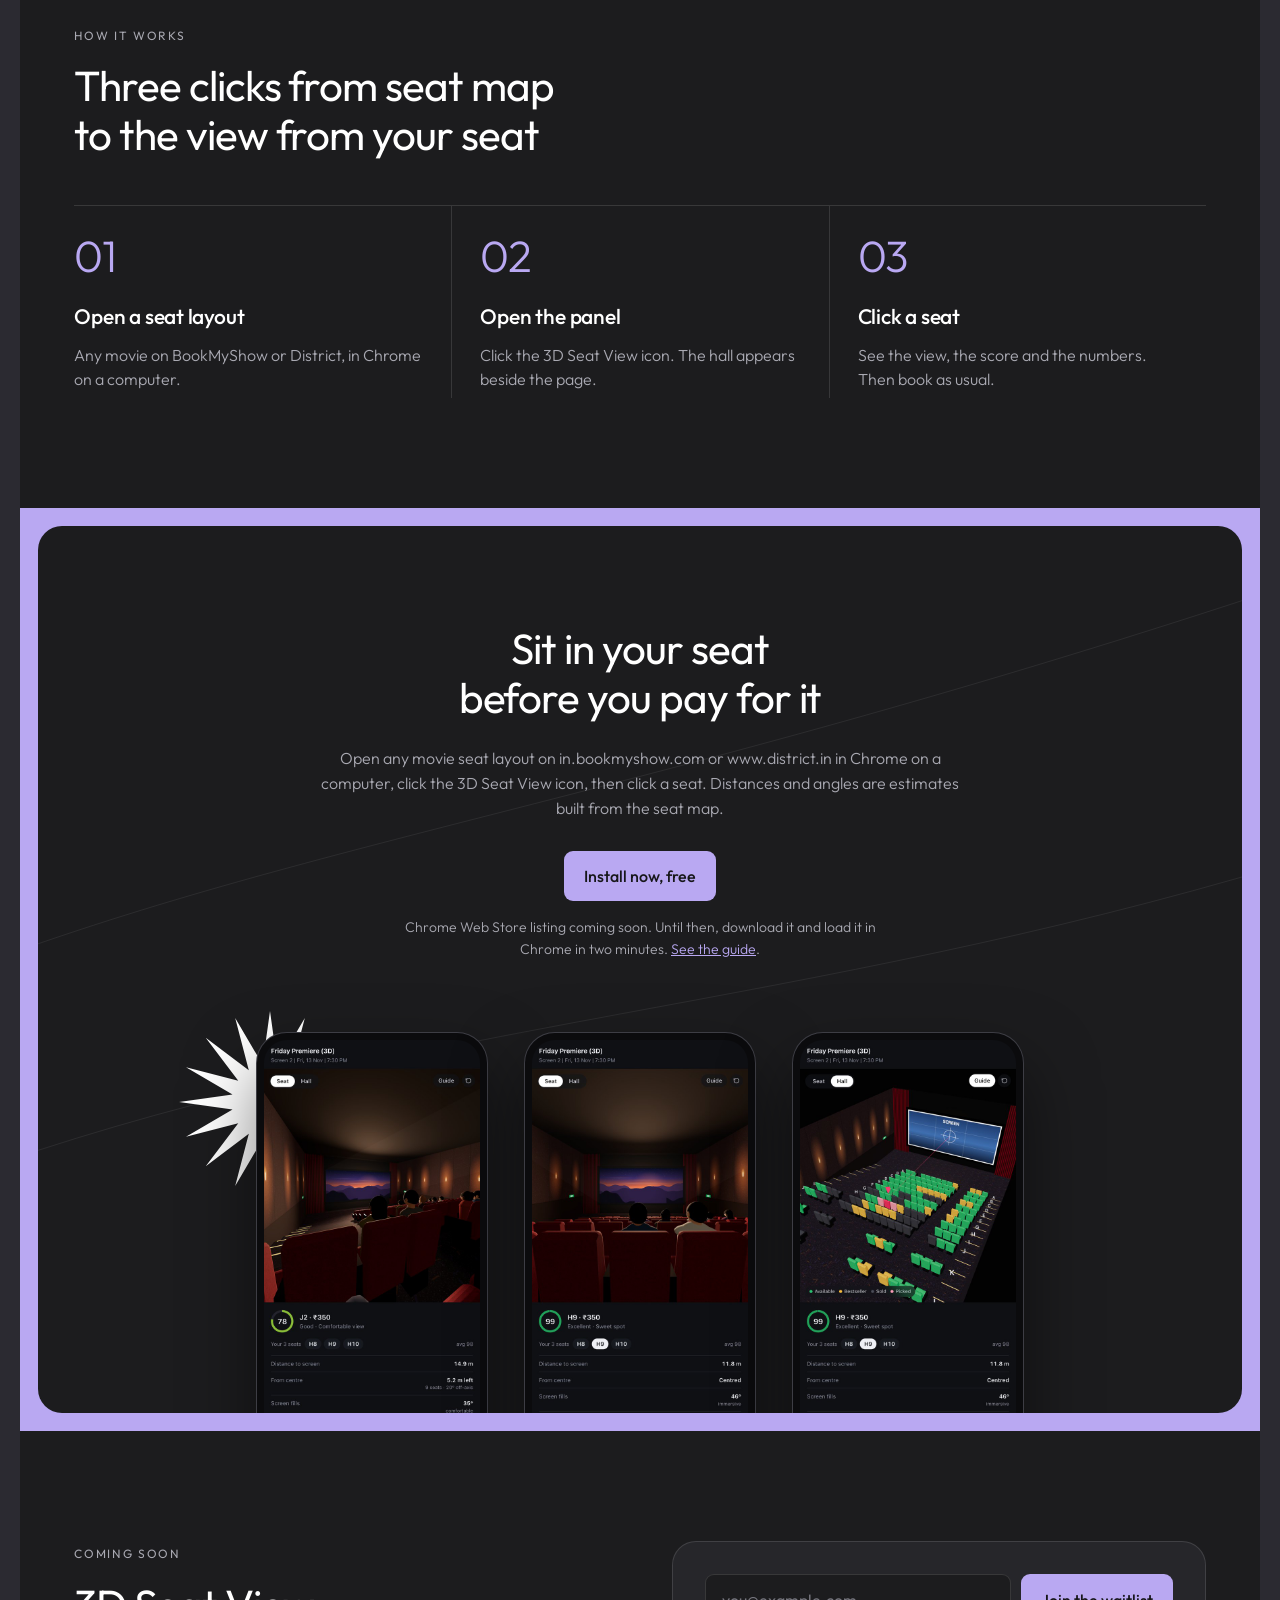
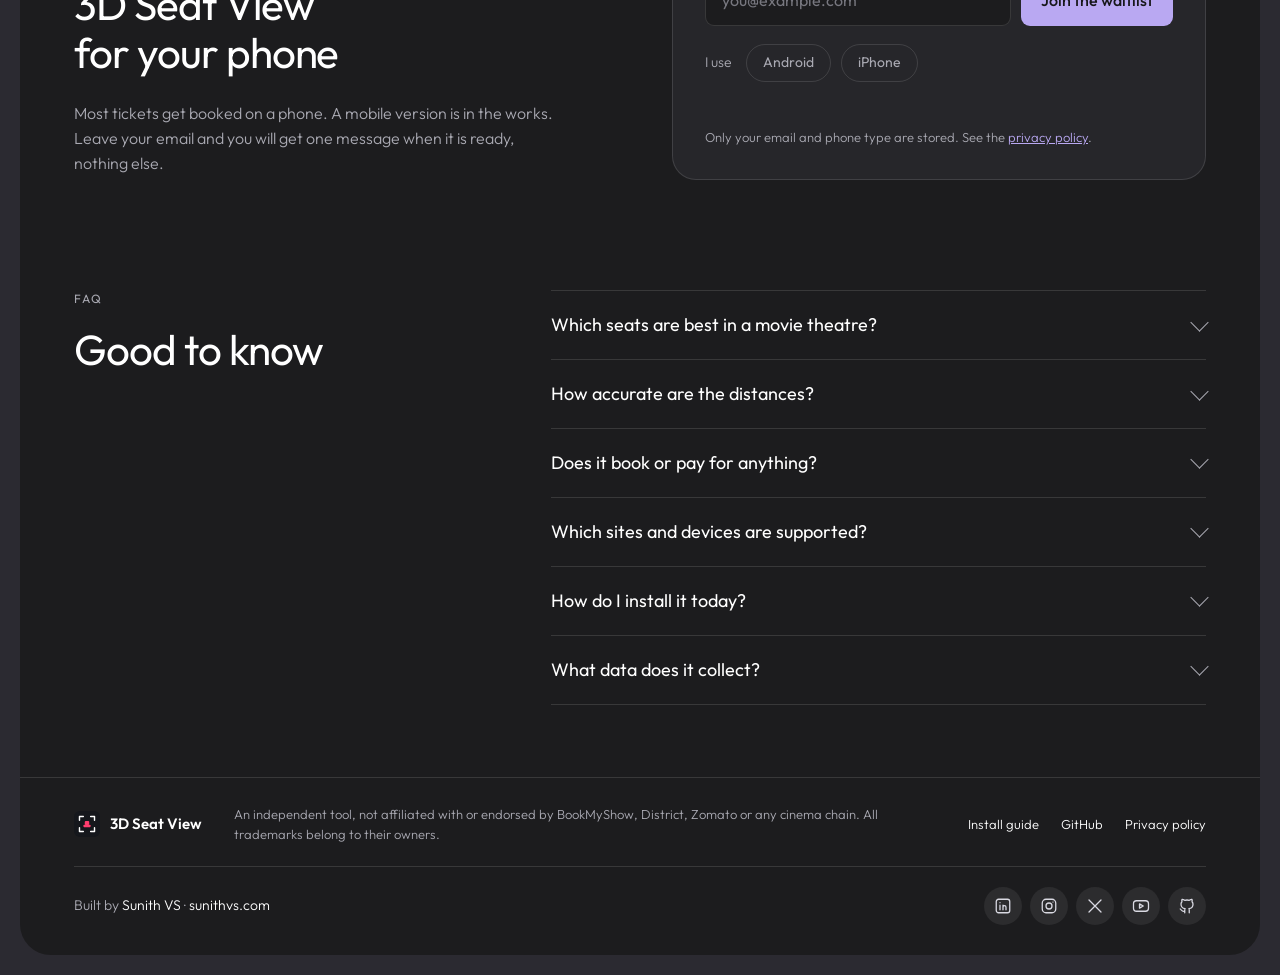
==== commit 5f3053b5: "Hero waitlist form, redesigned hero booking mock, YouTube video - hero: compact 'mobile version comi" ====
--- a/docs/index.html
+++ b/docs/index.html
@@ -73,16 +73,16 @@
             Try live demo
           </button>
         </div>
-        <div class="stat fade">
-          <div>
-            <b><span data-count="99">0</span><small>/100</small></b>
-            <span>score of the best<br>seat in this hall</span>
+        <form class="heroWait fade" data-waitlist novalidate>
+          <p class="heroWaitLabel"><i></i>Mobile version coming soon</p>
+          <div class="heroWaitRow">
+            <label class="sr" for="heroEmail">Email address</label>
+            <input id="heroEmail" name="email" type="email" inputmode="email" autocomplete="email" placeholder="Your email" required>
+            <button type="submit">Notify me</button>
           </div>
-          <a class="pill" href="#features" aria-label="See features">
-            <i>H8</i><i>H9</i><i>H10</i>
-            <span class="go"><svg viewBox="0 0 24 24" aria-hidden="true"><path d="M5 12h14M13 6l6 6-6 6"/></svg></span>
-          </a>
-        </div>
+          <input class="hp" type="text" name="website" tabindex="-1" autocomplete="off" aria-hidden="true">
+          <p class="waitMsg" role="status"></p>
+        </form>
       </div>
 
       <!-- desktop: a working mini product. Click a seat on the map, the real 3D panel follows. -->
@@ -98,12 +98,20 @@
           </div>
           <div class="split">
             <div class="map">
-              <p class="mapTitle">Select seats <small>Friday Premiere (3D)</small></p>
-              <svg id="seatMap" role="group" aria-label="Seat map. Click a seat to see the view from it."></svg>
-              <p class="hint"><span></span>Click any seat</p>
+              <div class="mapHead">
+                <svg viewBox="0 0 24 24" aria-hidden="true"><path d="M15 5l-7 7 7 7"/></svg>
+                <p>Friday Premiere (3D)<small>Screen 2 · Fri, 13 Nov</small></p>
+                <span class="tix" id="mapTix">3 Tickets</span>
+              </div>
+              <div class="mapTimes" aria-hidden="true"><span>11:00 AM</span><span>03:00 PM</span><span class="on">07:30 PM</span><span>11:00 PM</span></div>
+              <div class="mapBody">
+                <svg id="seatMap" role="group" aria-label="Seat map. Click a seat to see the view from it."></svg>
+                <p class="hint"><span></span>Click any seat</p>
+              </div>
               <ul class="legend" aria-hidden="true">
-                <li><i class="a"></i>Available</li><li><i class="s"></i>Sold</li><li><i class="p"></i>Your seats</li>
+                <li><i class="a"></i>Available</li><li><i class="b"></i>Bestseller</li><li><i class="s"></i>Sold</li><li><i class="p"></i>Yours</li>
               </ul>
+              <div class="mapPay" aria-hidden="true"><p id="mapPicked">Pick a seat</p><span id="mapPay">Pay</span></div>
             </div>
             <div class="side">
               <img src="assets/shot-seat.jpg" width="640" height="1280" alt="3D view from seat H9 with a score of 99">
@@ -163,10 +171,12 @@
         </h2>
       </div>
       <div class="player fade">
-        <video controls playsinline preload="none" poster="assets/explainer-poster.jpg">
-          <source src="assets/explainer.mp4" type="video/mp4">
-          Your browser cannot play this video. <a href="assets/explainer.mp4">Download it</a>.
-        </video>
+        <!-- YouTube loads only after the visitor presses play -->
+        <button class="yt" type="button" data-yt="BZO4ZHF7kJk" aria-label="Play the one-minute explainer video">
+          <img src="assets/explainer-poster.jpg" width="1280" height="720" loading="lazy" alt="">
+          <span class="ytPlay"><svg viewBox="0 0 24 24" aria-hidden="true"><path d="M8 5.5v13l11-6.5z"/></svg></span>
+        </button>
+        <noscript><a href="https://youtu.be/BZO4ZHF7kJk">Watch the video on YouTube</a></noscript>
       </div>
     </section>
 
@@ -261,7 +271,7 @@
         </h2>
         <p class="body fade">Most tickets get booked on a phone. A mobile version is in the works. Leave your email and you will get one message when it is ready, nothing else.</p>
       </div>
-      <form id="waitlist" class="wait fade" novalidate>
+      <form id="waitlist" class="wait fade" data-waitlist novalidate>
         <div class="waitRow">
           <label class="sr" for="wlEmail">Email address</label>
           <input id="wlEmail" name="email" type="email" inputmode="email" autocomplete="email" placeholder="you@example.com" required>
@@ -274,7 +284,7 @@
         </fieldset>
         <!-- left empty by people; bots that fill every field get ignored -->
         <input class="hp" type="text" name="website" tabindex="-1" autocomplete="off" aria-hidden="true">
-        <p id="wlMsg" class="waitMsg" role="status"></p>
+        <p class="waitMsg" role="status"></p>
         <p class="waitFine">Only your email and phone type are stored. See the <a href="privacy.html">privacy policy</a>.</p>
       </form>
     </section>
--- a/docs/style.css
+++ b/docs/style.css
@@ -116,26 +116,40 @@
 .bar span { margin: 0 auto; padding: 5px 16px; border-radius: 8px; background: #1e1e22; color: var(--dim); font-size: 12px; font-weight: 300; }
 .bar b { width: 26px; height: 26px; border-radius: 7px; display: grid; place-items: center; background: #2a2a30; box-shadow: 0 0 0 2px var(--lav); }
 .split { display: grid; grid-template-columns: minmax(0, 1fr) 300px; height: 500px; }
-.map { background: #fff; color: var(--paper-ink); padding: 18px 16px 14px; display: flex; flex-direction: column; min-width: 0; }
-.mapTitle { font-weight: 500; font-size: 15px; }
-.mapTitle small { display: block; color: var(--paper-dim); font-weight: 300; font-size: 12px; }
-#seatMap { flex: 1; min-height: 0; width: 100%; margin-top: 8px; }
-#seatMap rect { cursor: pointer; transition: fill .15s, stroke .15s; }
-#seatMap .a { fill: #fff; stroke: #a3a7b3; }
-#seatMap .b { fill: #fff; stroke: #8f7de0; }
-#seatMap .s { fill: #e6e7eb; stroke: #e6e7eb; }
-#seatMap .p { fill: #ffc1d0; stroke: #ff3d6e; }
-#seatMap rect:hover, #seatMap rect:focus-visible { stroke: #17171a; outline: none; }
+.map { background: #fff; color: var(--paper-ink); display: flex; flex-direction: column; min-width: 0; font-family: system-ui, -apple-system, "Segoe UI", Roboto, sans-serif; }
+.mapHead { display: flex; align-items: center; gap: 10px; padding: 12px 14px 10px; }
+.mapHead svg { width: 18px; height: 18px; flex: none; color: #55555f; }
+.mapHead p { flex: 1; min-width: 0; font-weight: 600; font-size: 14px; line-height: 1.25; white-space: nowrap; overflow: hidden; text-overflow: ellipsis; }
+.mapHead small { display: block; color: var(--paper-dim); font-weight: 400; font-size: 11.5px; }
+.tix { flex: none; padding: 5px 10px; border-radius: 7px; border: 1px solid #e3e3ea; font-size: 11.5px; font-weight: 500; color: #44444d; }
+.mapTimes { display: flex; gap: 6px; padding: 8px 14px; background: #f6f6f9; border-block: 1px solid #ececf1; overflow: hidden; }
+.mapTimes span { flex: none; padding: 5px 9px; border-radius: 7px; border: 1px solid #dcdce4; background: #fff; font-size: 11px; color: #55555f; white-space: nowrap; }
+.mapTimes .on { background: var(--paper-ink); border-color: var(--paper-ink); color: #fff; }
+.mapBody { position: relative; flex: 1; min-height: 0; padding: 6px 12px 0; }
+#seatMap { width: 100%; height: 100%; display: block; }
+#seatMap rect { cursor: pointer; transition: fill .15s, stroke .15s, transform .15s; transform-box: fill-box; transform-origin: center; }
+#seatMap .a { fill: #fff; stroke: #b4b7c2; }
+#seatMap .b { fill: #f4f0ff; stroke: #8f7de0; }
+#seatMap .s { fill: #e9eaee; stroke: #e9eaee; cursor: default; }
+#seatMap .p { fill: #ffd3dd; stroke: #ff3d6e; }
+#seatMap rect:not(.s):hover, #seatMap rect:focus-visible { stroke: #17171a; transform: scale(1.18); outline: none; }
 #seatMap .on { fill: #ff3d6e; stroke: #ff3d6e; }
 #seatMap text { font-size: 13px; fill: #8a8a96; stroke: none; }
-#seatMap .scr { fill: #d9d9df; stroke: none; cursor: default; }
-.hint { display: flex; align-items: center; gap: 8px; font-size: 12px; color: var(--paper-dim); margin-top: 6px; }
+#seatMap .band { font-size: 11.5px; letter-spacing: .08em; fill: #6f6f7a; font-weight: 600; }
+#seatMap .rule { stroke: #ececf1; stroke-width: 1.5; }
+#seatMap .scr { fill: none; stroke: #b9a8f2; stroke-width: 5; stroke-linecap: round; }
+#seatMap .glow { fill: #b9a8f2; opacity: .16; stroke: none; }
+#seatMap .scrText { font-size: 10.5px; letter-spacing: .14em; fill: #9a9aa5; }
+.hint { position: absolute; left: 50%; top: 10px; transform: translateX(-50%); display: flex; align-items: center; gap: 8px; padding: 6px 12px; border-radius: 999px; background: var(--paper-ink); color: #fff; font-size: 12px; white-space: nowrap; box-shadow: 0 8px 20px rgba(0, 0, 0, .18); pointer-events: none; }
 .hint span { width: 8px; height: 8px; border-radius: 50%; background: #ff3d6e; animation: pulse 1.6s ease-out infinite; }
-@keyframes pulse { 0% { box-shadow: 0 0 0 0 rgba(255, 61, 110, .5); } 100% { box-shadow: 0 0 0 9px rgba(255, 61, 110, 0); } }
-.legend { display: flex; gap: 12px; list-style: none; margin: 8px 0 0; padding: 0; font-size: 11px; color: var(--paper-dim); }
+@keyframes pulse { 0% { box-shadow: 0 0 0 0 rgba(255, 61, 110, .6); } 100% { box-shadow: 0 0 0 9px rgba(255, 61, 110, 0); } }
+.legend { display: flex; justify-content: center; gap: 12px; list-style: none; margin: 0; padding: 8px 10px; font-size: 11px; color: var(--paper-dim); }
 .legend li { display: flex; align-items: center; gap: 5px; }
-.legend i { width: 9px; height: 9px; border-radius: 3px; border: 1px solid #a3a7b3; }
-.legend .s { background: #e6e7eb; border-color: #e6e7eb; } .legend .p { background: #ff3d6e; border-color: #ff3d6e; }
+.legend i { width: 10px; height: 10px; border-radius: 3px; border: 1.5px solid #b4b7c2; }
+.legend .b { background: #f4f0ff; border-color: #8f7de0; } .legend .s { background: #e9eaee; border-color: #e9eaee; } .legend .p { background: #ff3d6e; border-color: #ff3d6e; }
+.mapPay { display: flex; align-items: center; justify-content: space-between; gap: 10px; padding: 10px 14px; border-top: 1px solid #ececf1; }
+.mapPay p { font-size: 12px; color: #44444d; white-space: nowrap; overflow: hidden; text-overflow: ellipsis; }
+.mapPay span { flex: none; padding: 8px 16px; border-radius: 9px; background: var(--paper-ink); color: #fff; font-size: 12.5px; font-weight: 600; }
 .side { position: relative; background: #0f1014; border-left: 1px solid #2c2c31; overflow: hidden; }
 .side img { width: 100%; height: 100%; object-fit: cover; object-position: top; }
 .side iframe { position: absolute; inset: 0; width: 100%; height: 100%; border: 0; opacity: 0; transition: opacity .5s; }
@@ -178,7 +192,13 @@
 .video { padding: 0 var(--pad) clamp(64px, 9vw, 110px); }
 .videoHead { margin-bottom: 34px; }
 .player { border-radius: 26px; padding: clamp(8px, 1.2vw, 14px); background: linear-gradient(150deg, #c9b8f7, var(--lav) 50%, var(--lav-2)); }
-.player video { display: block; width: 100%; aspect-ratio: 16 / 9; border-radius: 16px; background: #0f1014; }
+.player .yt, .player iframe { display: block; width: 100%; aspect-ratio: 16 / 9; border: 0; border-radius: 16px; background: #0f1014; overflow: hidden; }
+.yt { position: relative; cursor: pointer; }
+.yt img { width: 100%; height: 100%; object-fit: cover; transition: transform .6s var(--ease), opacity .3s; opacity: .82; }
+.yt:hover img { transform: scale(1.02); opacity: 1; }
+.ytPlay { position: absolute; left: 50%; top: 50%; width: clamp(64px, 8vw, 96px); aspect-ratio: 1; margin: calc(clamp(64px, 8vw, 96px) / -2) 0 0 calc(clamp(64px, 8vw, 96px) / -2); border-radius: 50%; background: #fff; color: var(--paper-ink); display: grid; place-items: center; box-shadow: 0 12px 40px rgba(0, 0, 0, .45); transition: transform .3s var(--ease); }
+.yt:hover .ytPlay { transform: scale(1.08); }
+.ytPlay svg { width: 38%; margin-left: 6%; fill: currentColor; stroke: none; }
 
 /* ---- features (white sheet) */
 .features { background: var(--paper); color: var(--paper-ink); border-radius: 30px 30px 0 0; padding: clamp(48px, 7vw, 92px) 0 clamp(48px, 7vw, 92px) var(--pad); }
@@ -246,6 +266,20 @@
 .guideMore { max-width: 860px; padding: clamp(40px, 6vw, 72px) 0 24px; }
 .guideMore h2 { margin-bottom: 18px; }
 
+/* ---- hero waitlist (compact) */
+.heroWait { margin-top: clamp(26px, 3.6vw, 44px); max-width: 430px; }
+.heroWaitLabel { display: flex; align-items: center; gap: 9px; font-size: 13px; letter-spacing: .04em; color: var(--dim); margin-bottom: 10px; }
+.heroWaitLabel i { width: 7px; height: 7px; border-radius: 50%; background: var(--lav); box-shadow: 0 0 0 4px rgba(185, 168, 242, .18); }
+.heroWaitRow { display: flex; padding: 5px; border-radius: 999px; background: linear-gradient(120deg, var(--lav), var(--lav-2)); }
+.heroWaitRow input { flex: 1; min-width: 0; font: inherit; color: #fff; background: var(--ink); border: 0; border-radius: 999px 0 0 999px; padding: 12px 18px; }
+.heroWaitRow input::placeholder { color: #85858f; }
+.heroWaitRow input:focus-visible { outline: none; box-shadow: inset 0 0 0 2px #fff; }
+.heroWaitRow button { font-weight: 500; color: var(--paper-ink); padding: 0 20px; border-radius: 0 999px 999px 0; white-space: nowrap; }
+.heroWaitRow button:disabled { opacity: .6; }
+.heroWait .waitMsg { margin-top: 8px; min-height: 1.4em; font-size: 13px; }
+.heroWait.done .heroWaitRow { display: none; }
+.heroWait.done .waitMsg { font-size: 15px; margin-top: 0; }
+
 /* ---- mobile waitlist */
 .mobile { display: grid; grid-template-columns: 1fr 1fr; gap: clamp(28px, 5vw, 72px); align-items: center; padding: clamp(64px, 9vw, 110px) var(--pad) 0; }
 .wait { background: var(--ink-2); border: 1px solid var(--line); border-radius: 24px; padding: clamp(20px, 3vw, 32px); }
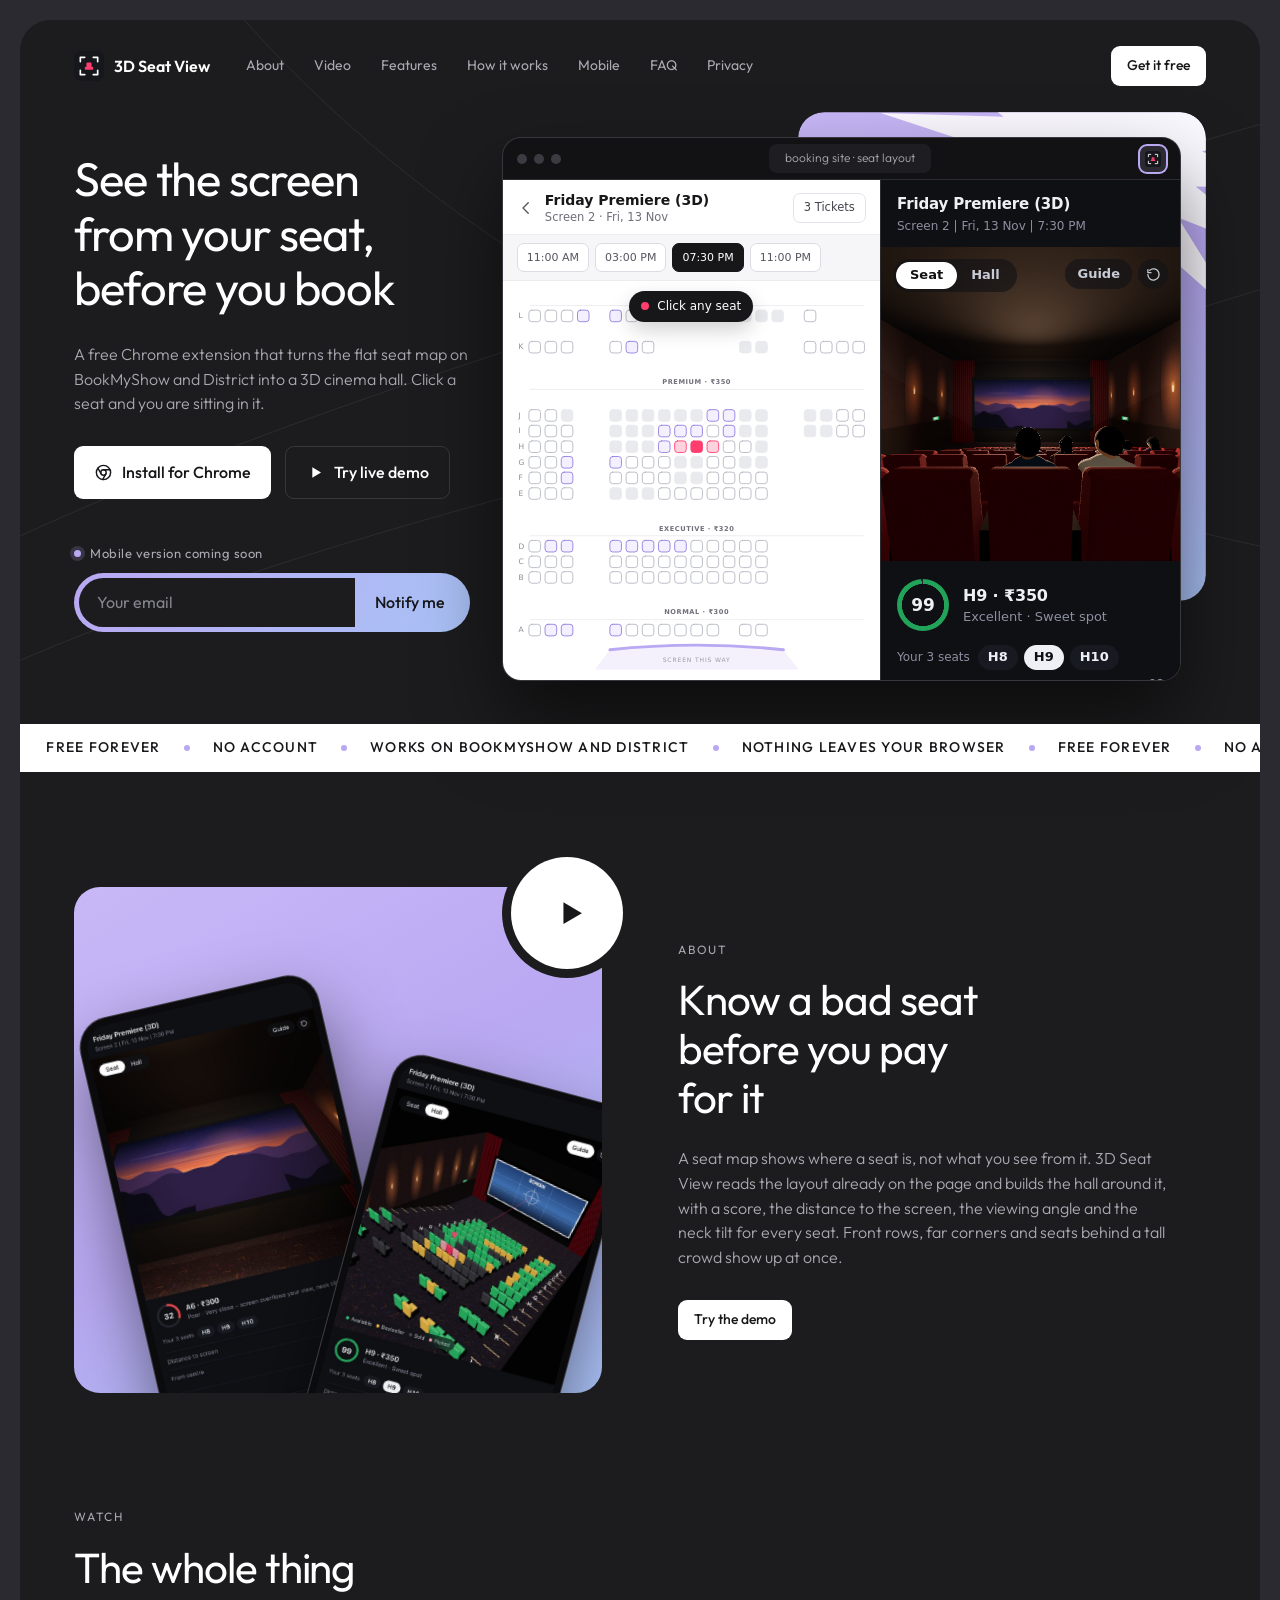
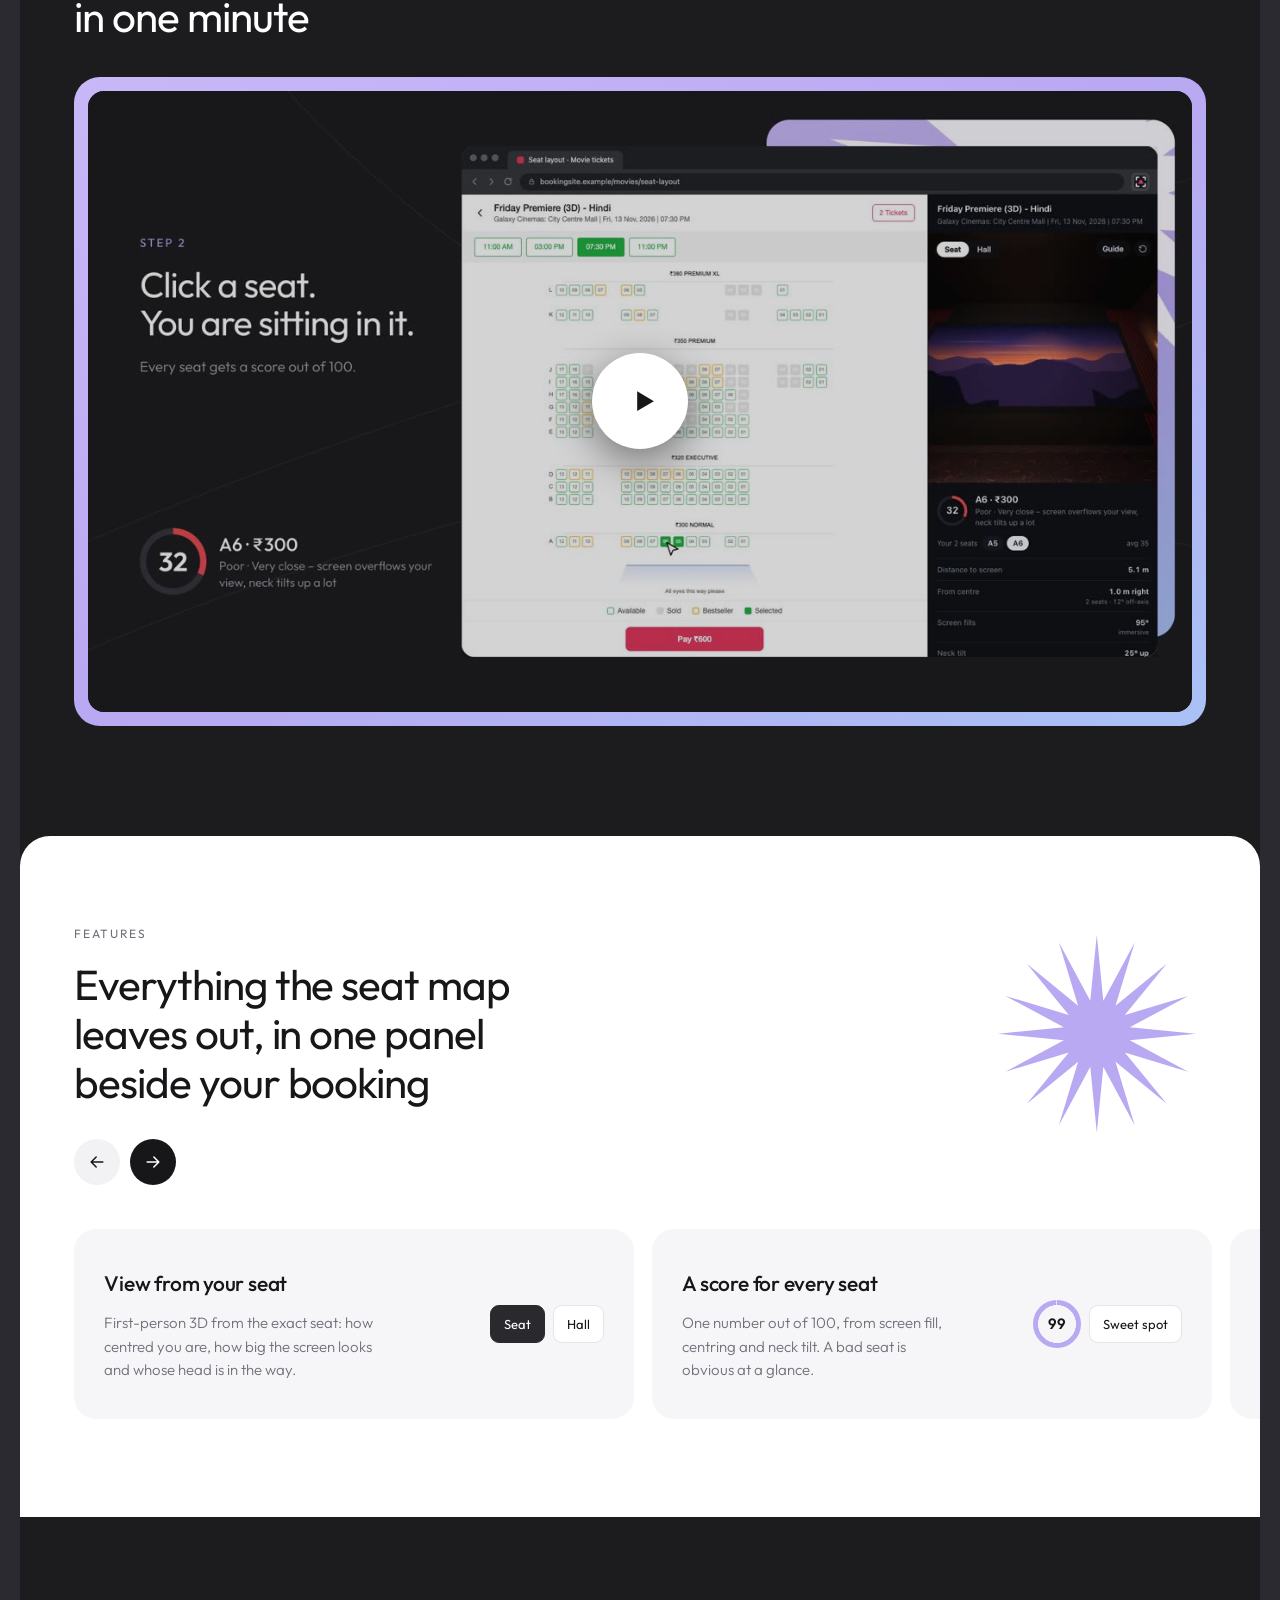
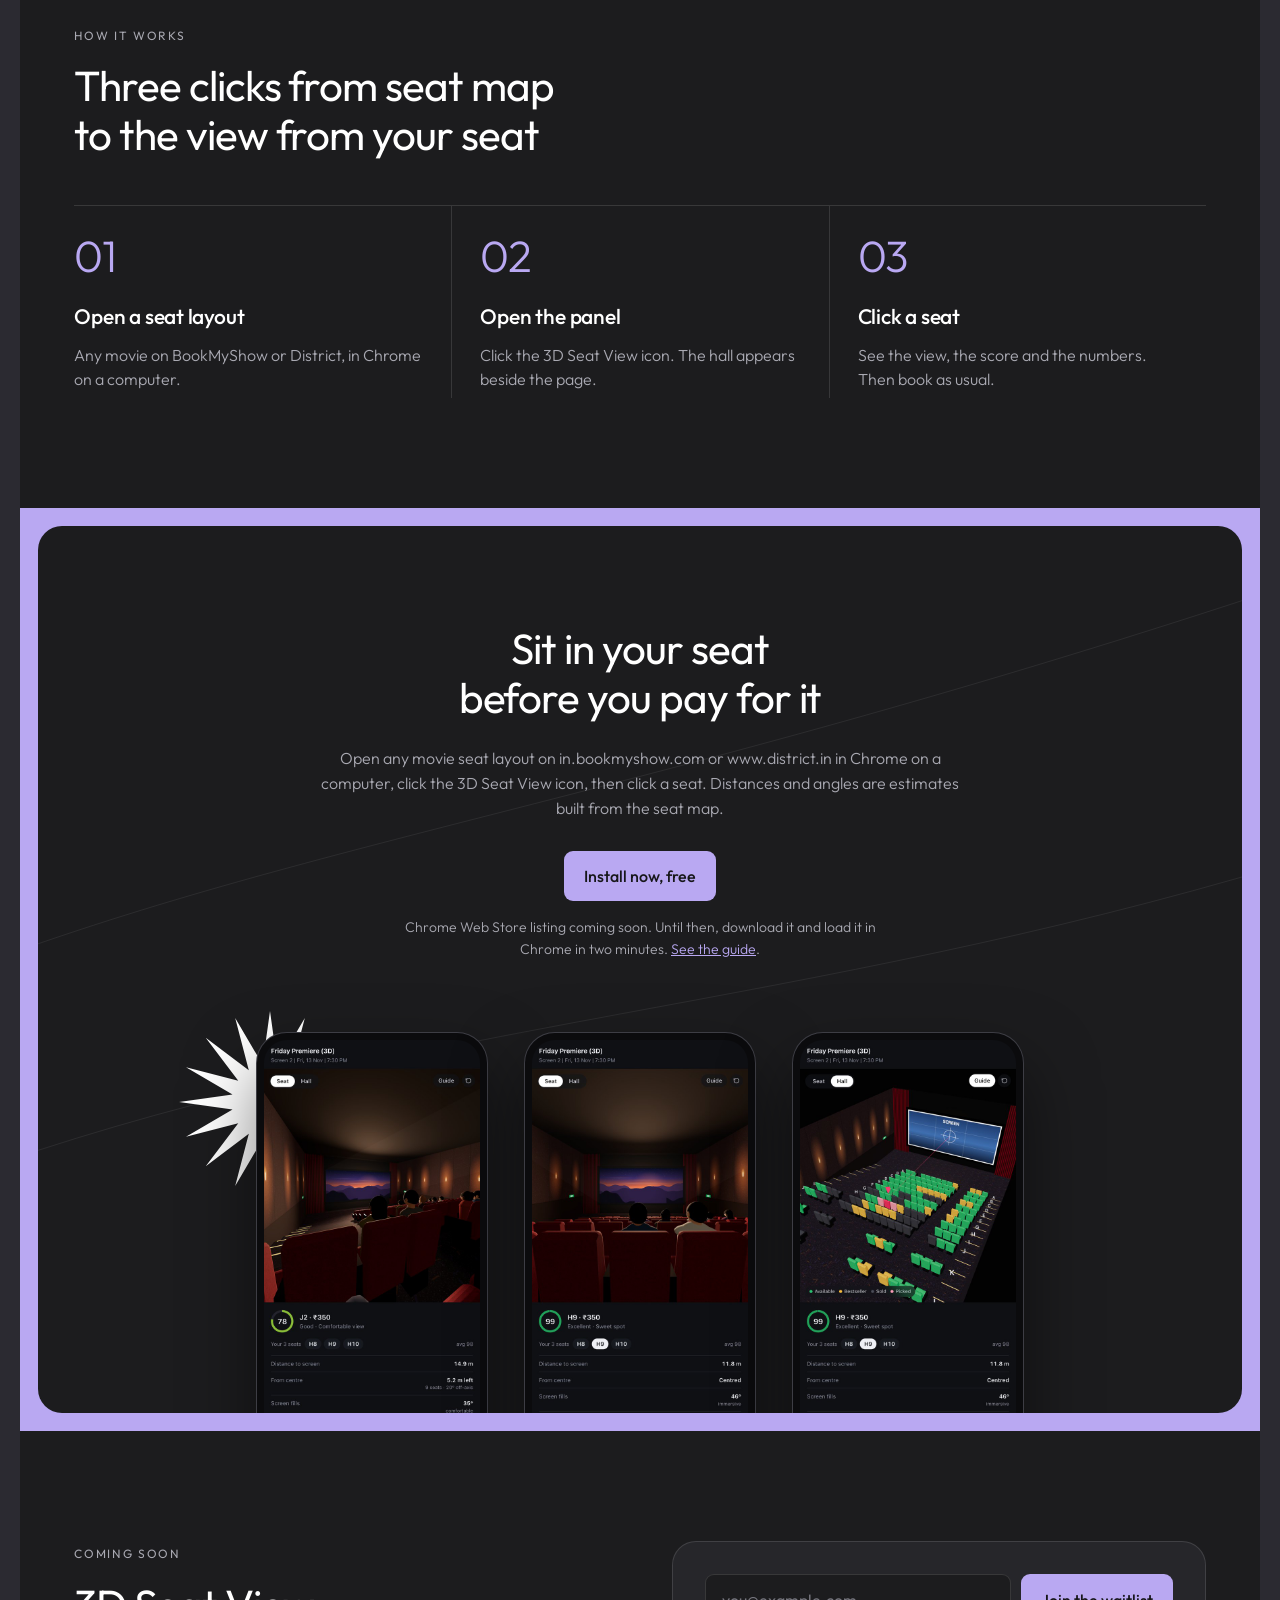
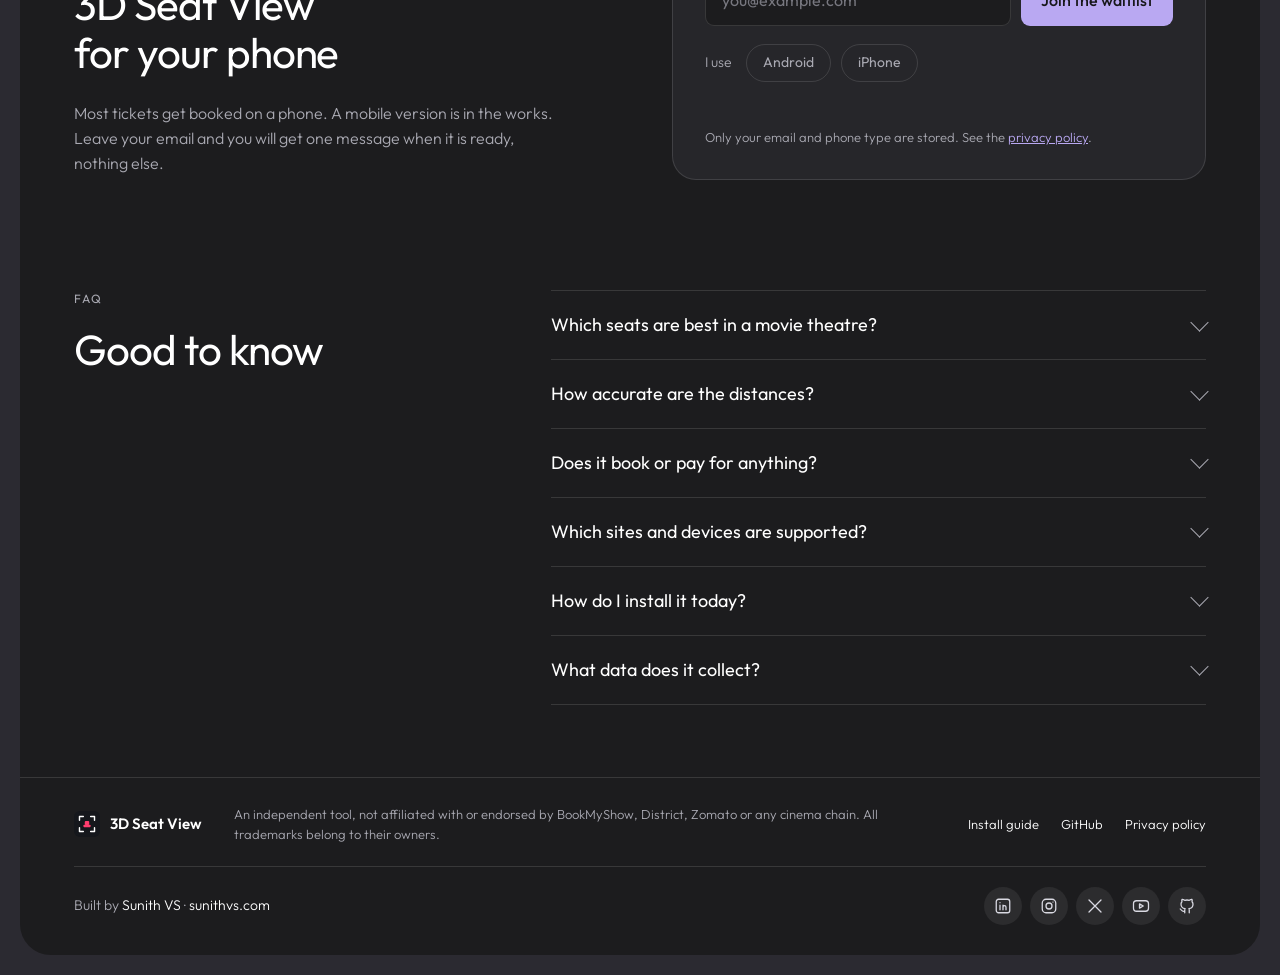
==== commit 79f16c7c: "Serve the site on seats.movie as well; use it as the main address - site-worker/: Cloudflare Worker " ====
--- a/docs/index.html
+++ b/docs/index.html
@@ -7,8 +7,8 @@
   <meta name="description" content="Free Chrome extension. 3D movie seat preview: see the view from your seat, distance to the screen and the best cinema seats before booking on BookMyShow or District.">
   <meta property="og:title" content="3D Seat View – See your seat before you book">
   <meta property="og:description" content="A 3D cinema hall beside your booking page. See the view from any seat and find the best seats together.">
-  <meta property="og:image" content="https://seats.radr.in/assets/og.png">
-  <meta property="og:url" content="https://seats.radr.in/">
+  <meta property="og:image" content="https://seats.movie/assets/og.png">
+  <meta property="og:url" content="https://seats.movie/">
   <meta property="og:type" content="website">
   <meta name="twitter:card" content="summary_large_image">
   <meta name="theme-color" content="#1c1c1e">
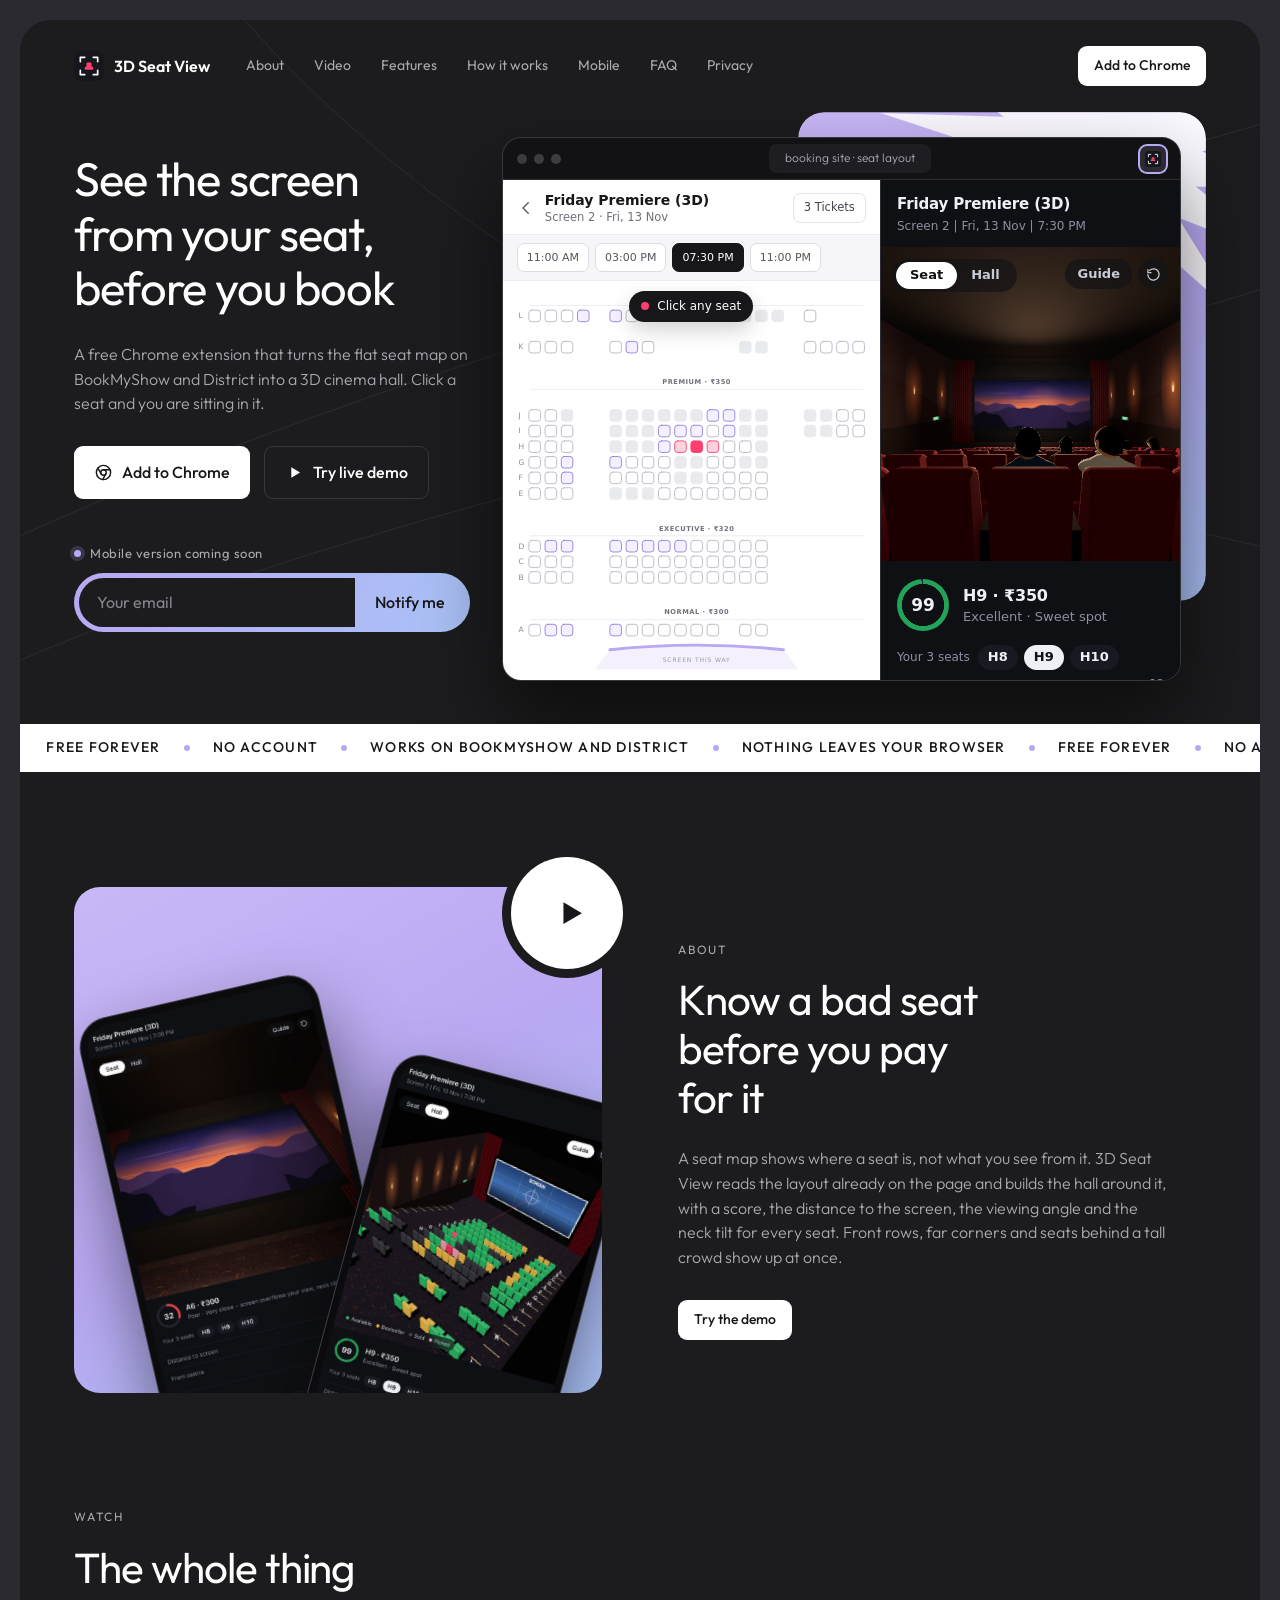
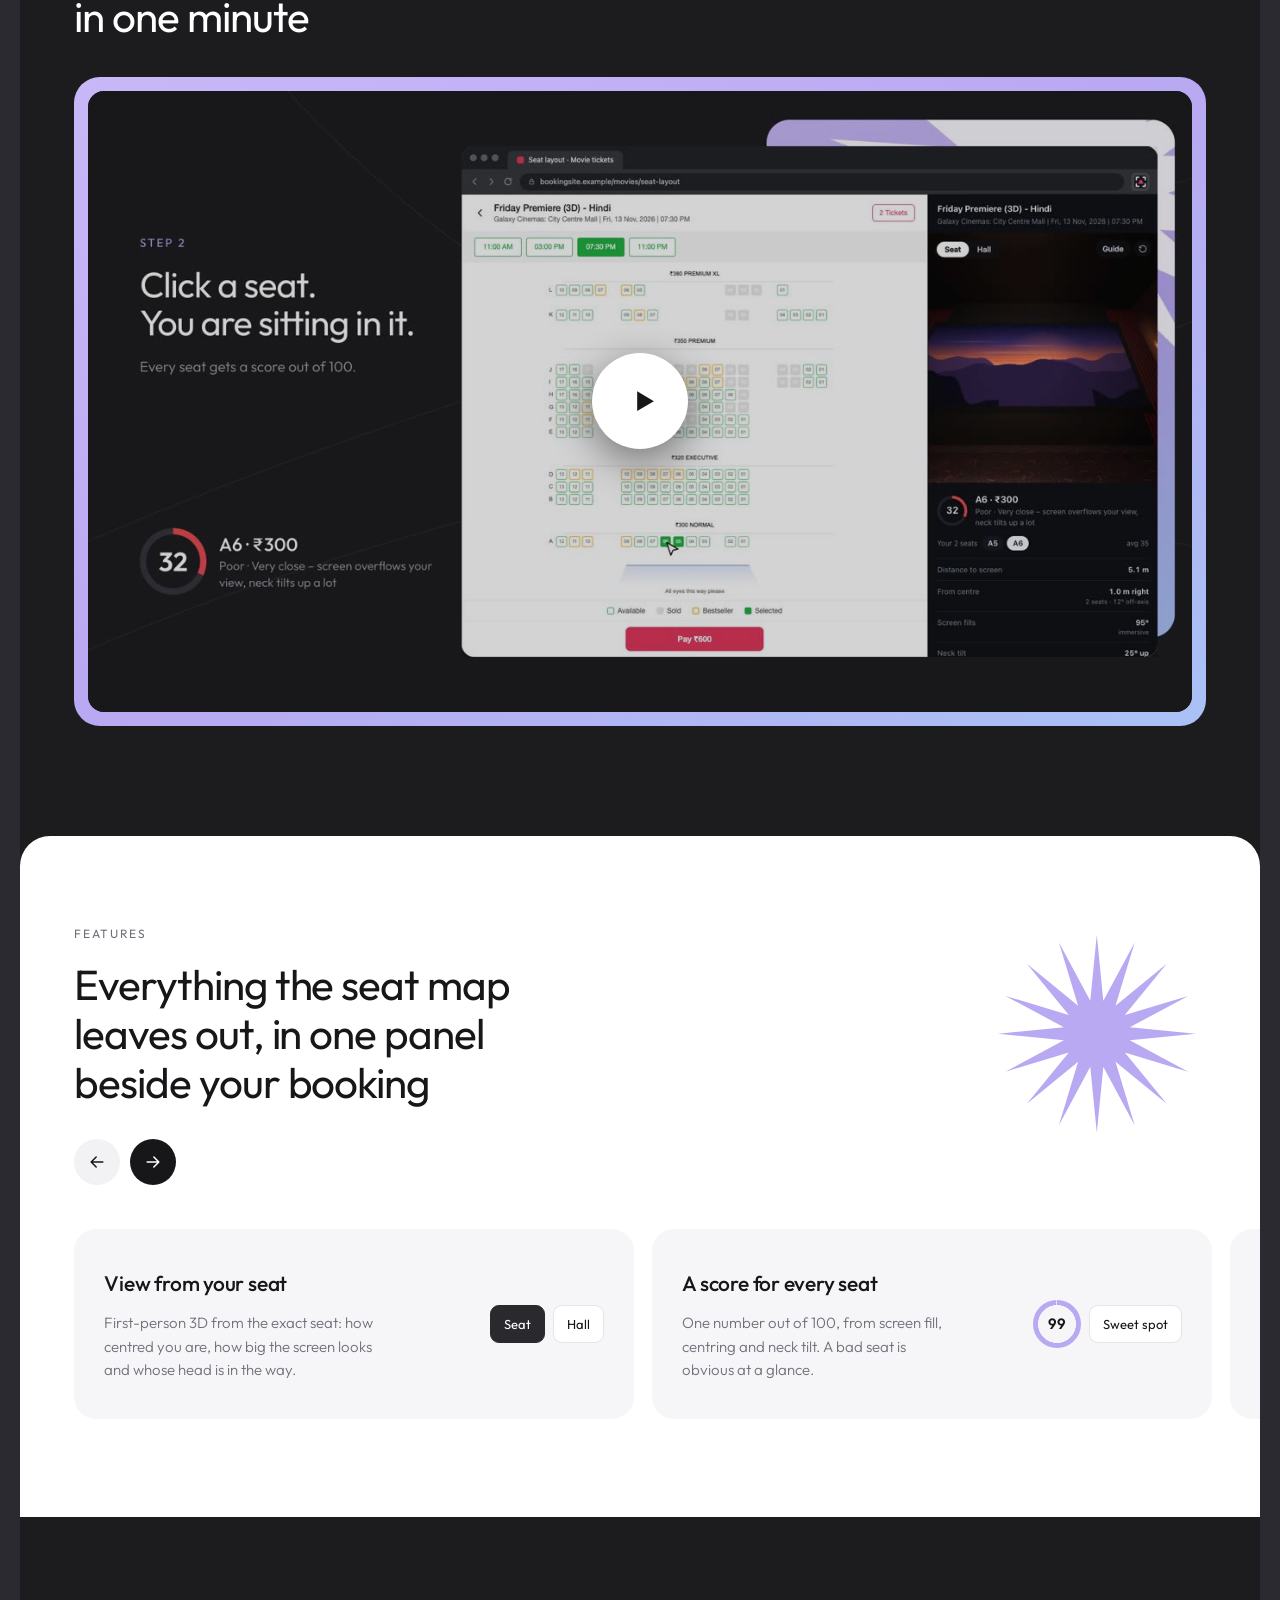
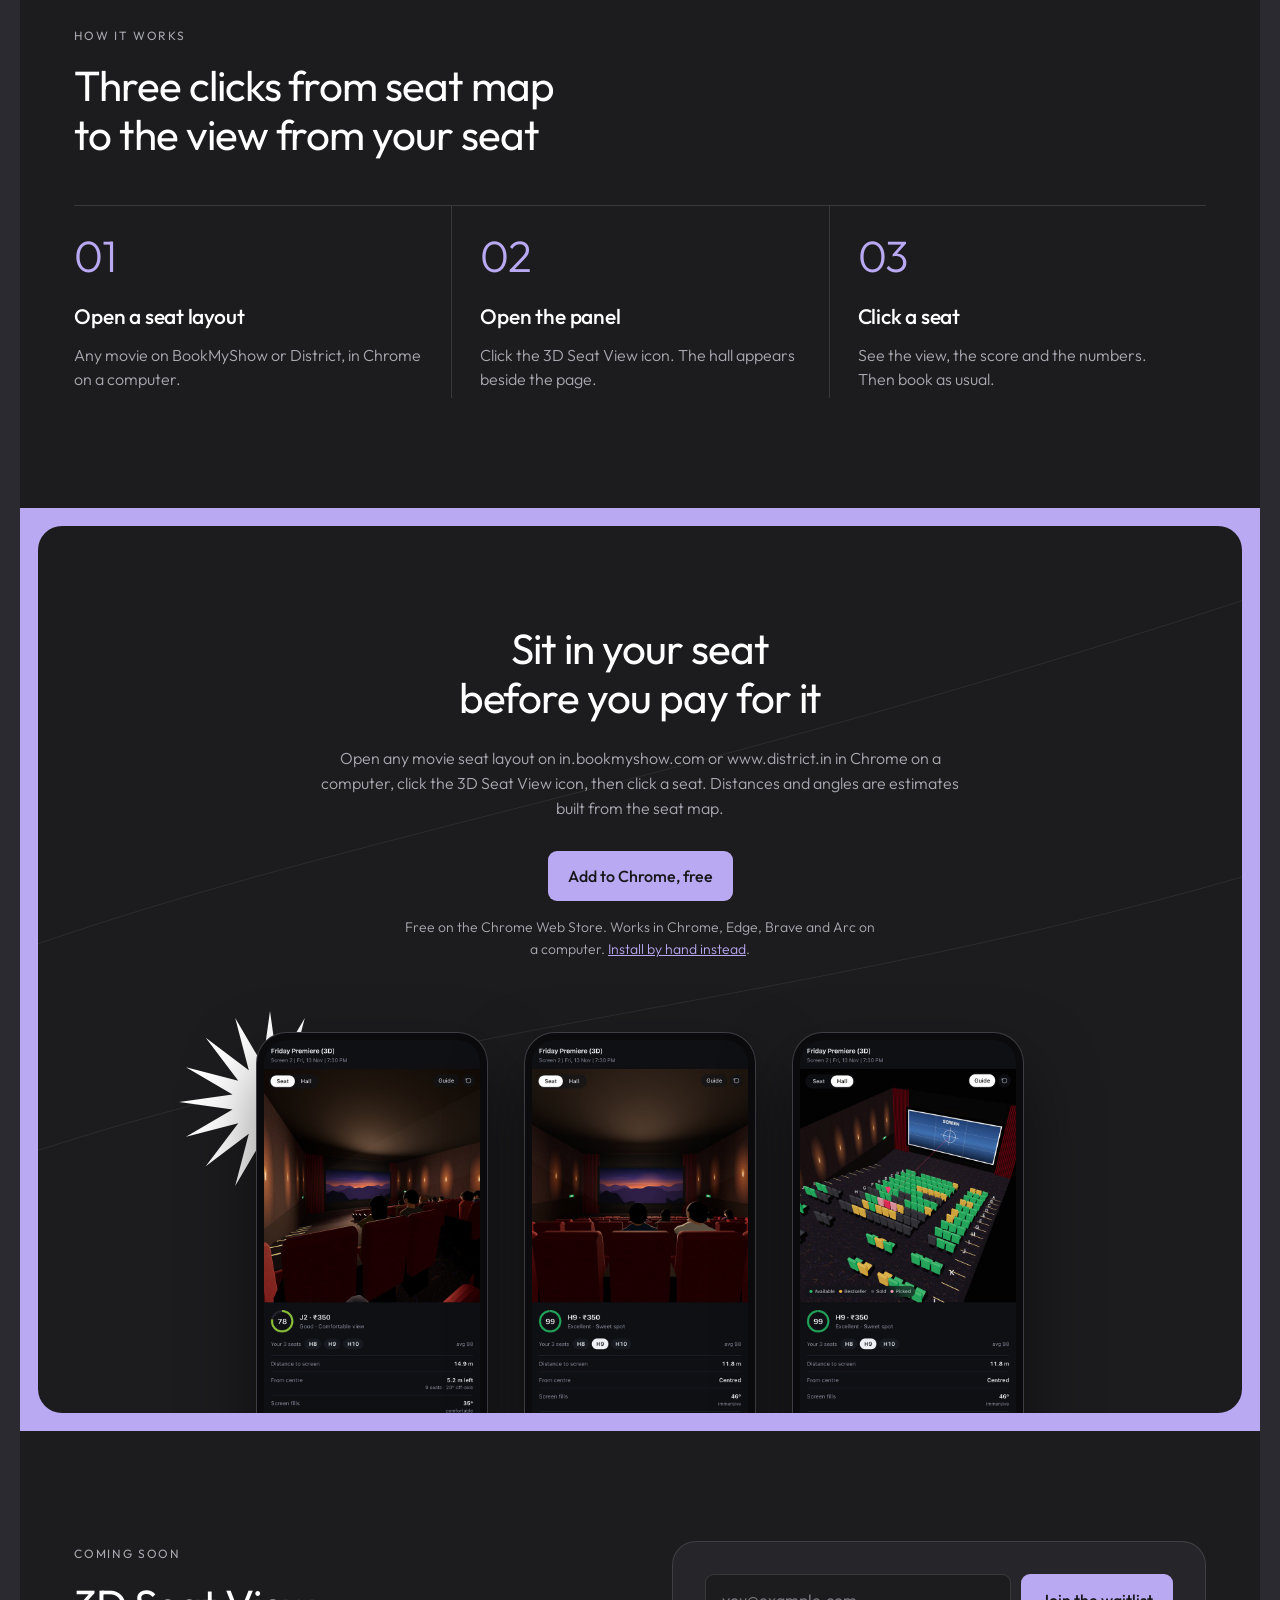
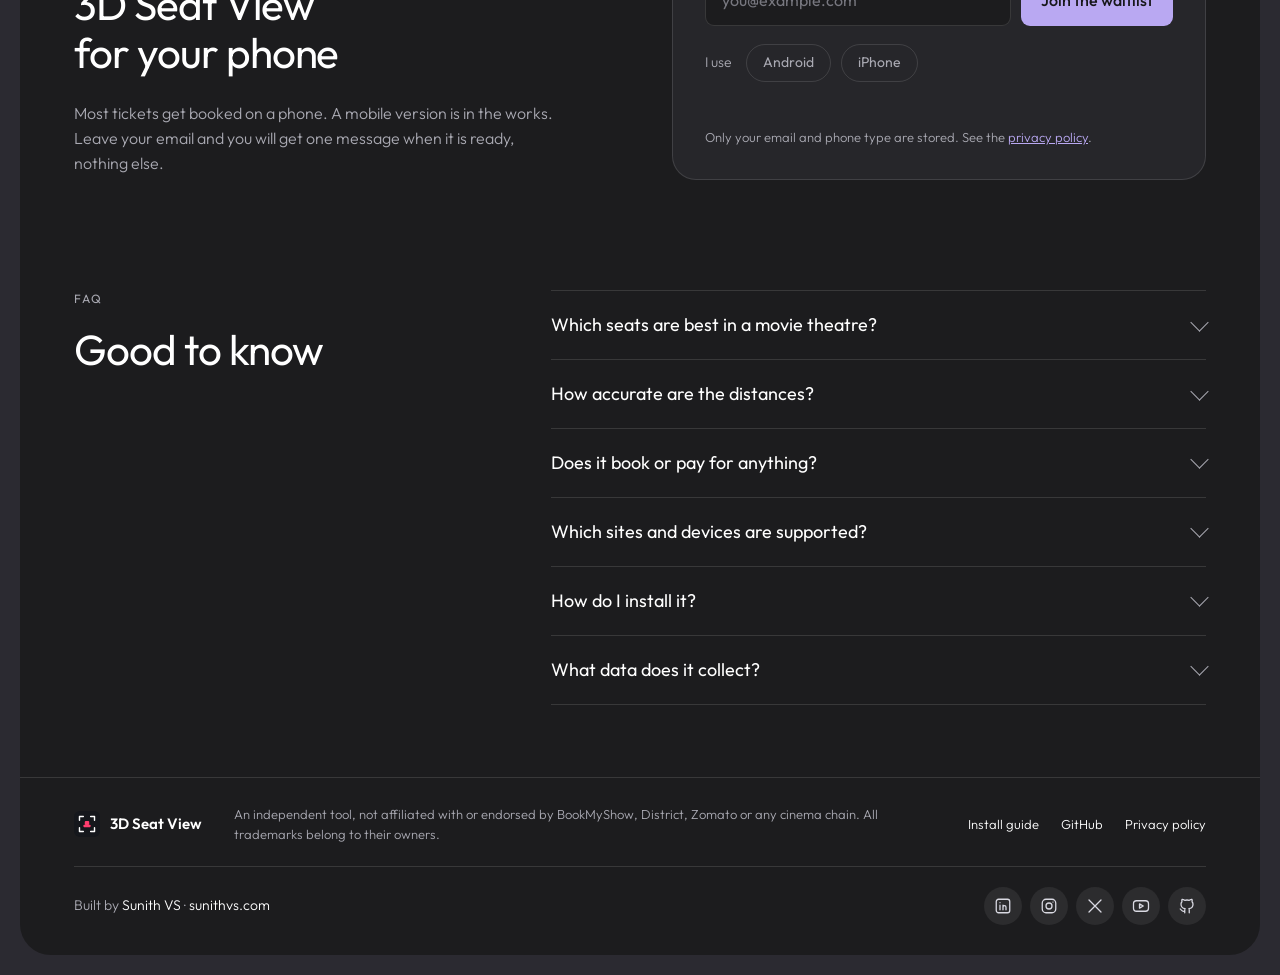
==== commit 6ddf5d17: "Extension is live: install buttons open the Chrome Web Store - home page buttons ('Add to Chrome') l" ====
--- a/docs/index.html
+++ b/docs/index.html
@@ -28,8 +28,7 @@
   </script>
 </head>
 <body>
-  <!-- Install buttons point to install.html (download + guide). When the extension is live
-       on the Chrome Web Store, paste its address into STORE_URL in site.js and they switch over. -->
+  <!-- Install buttons open the Chrome Web Store listing. install.html keeps the manual (ZIP) route. -->
 
   <div class="page" id="top">
     <svg class="curves" viewBox="0 0 1200 700" preserveAspectRatio="none" aria-hidden="true">
@@ -52,7 +51,7 @@
         <a href="#faq">FAQ</a>
         <a href="privacy.html">Privacy</a>
       </nav>
-      <a class="btn white small" href="install.html" data-store>Get it free</a>
+      <a class="btn white small" href="https://chromewebstore.google.com/detail/flckkbgpbfplbiljniohphhmaogainnl" target="_blank" rel="noopener" data-store>Add to Chrome</a>
     </header>
 
     <section class="hero reveal">
@@ -64,9 +63,9 @@
         </h1>
         <p class="lead fade">A free Chrome extension that turns the flat seat map on BookMyShow and District into a 3D cinema hall. Click a seat and you are sitting in it.</p>
         <div class="actions fade">
-          <a class="btn white" href="install.html" data-store data-store-label="Add to Chrome">
+          <a class="btn white" href="https://chromewebstore.google.com/detail/flckkbgpbfplbiljniohphhmaogainnl" target="_blank" rel="noopener" data-store>
             <svg viewBox="0 0 24 24" aria-hidden="true"><circle cx="12" cy="12" r="9"/><circle cx="12" cy="12" r="3.4"/><path d="M12 8.6h8.3M9 13.7 4.9 6.6M15 13.7l-4.1 7.2"/></svg>
-            <span>Install for Chrome</span>
+            <span>Add to Chrome</span>
           </a>
           <button class="btn outline" type="button" data-demo>
             <svg viewBox="0 0 24 24" aria-hidden="true"><path d="M8 5.5v13l11-6.5z" fill="currentColor" stroke="none"/></svg>
@@ -251,8 +250,8 @@
           <span class="line"><span>before you pay for it</span></span>
         </h2>
         <p class="body fade">Open any movie seat layout on in.bookmyshow.com or www.district.in in Chrome on a computer, click the 3D Seat View icon, then click a seat. Distances and angles are estimates built from the seat map.</p>
-        <a class="btn lav fade" href="install.html" data-store data-store-label="Add to Chrome, free"><span>Install now, free</span></a>
-        <p class="soonNote fade" data-soon-note>Chrome Web Store listing coming soon. Until then, download it and load it in Chrome in two minutes. <a href="install.html">See the guide</a>.</p>
+        <a class="btn lav fade" href="https://chromewebstore.google.com/detail/flckkbgpbfplbiljniohphhmaogainnl" target="_blank" rel="noopener" data-store><span>Add to Chrome, free</span></a>
+        <p class="soonNote fade">Free on the Chrome Web Store. Works in Chrome, Edge, Brave and Arc on a computer. <a href="install.html">Install by hand instead</a>.</p>
         <div class="trio" aria-hidden="true">
           <svg class="burst white" data-burst="16,100,42" viewBox="-110 -110 220 220"></svg>
           <div class="device"><img src="assets/shot-side.jpg" width="640" height="1280" loading="lazy" alt=""></div>
@@ -312,8 +311,8 @@
           <p>Movie seat-layout pages on BookMyShow and District, in Chrome on a desktop or laptop. Phones are not supported yet, but a mobile version is coming: <a href="#mobile">join the waitlist</a>.</p>
         </details>
         <details>
-          <summary>How do I install it today?</summary>
-          <p>Until the Chrome Web Store listing is live, download the ZIP and load it in Chrome yourself. The <a href="install.html">install guide</a> walks through it in six short steps.</p>
+          <summary>How do I install it?</summary>
+          <p>Get it from the <a href="https://chromewebstore.google.com/detail/flckkbgpbfplbiljniohphhmaogainnl" target="_blank" rel="noopener">Chrome Web Store</a> and press Add to Chrome. If you would rather load it by hand, the <a href="install.html">install guide</a> has the ZIP and six short steps.</p>
         </details>
         <details>
           <summary>What data does it collect?</summary>
--- a/docs/style.css
+++ b/docs/style.css
@@ -245,7 +245,9 @@
 .guideTop .lead { max-width: 36em; }
 .guideTop .actions { align-items: center; }
 .meta { color: var(--dim); font-weight: 300; font-size: 14px; }
-.guideSteps { list-style: none; margin: clamp(40px, 6vw, 72px) 0 0; padding: 0; max-width: 860px; }
+.guideTop .meta { display: block; margin-top: 16px; }
+.guideAlt { margin-top: clamp(40px, 6vw, 72px); font-size: 24px; letter-spacing: -.015em; }
+.guideSteps { list-style: none; margin: 18px 0 0; padding: 0; max-width: 860px; }
 .guideSteps li { display: grid; grid-template-columns: 64px 1fr; gap: 8px 20px; padding: 30px 0; border-top: 1px solid var(--line); }
 .guideSteps li > b { font-weight: 300; font-size: 44px; line-height: 1; letter-spacing: -.03em; color: var(--lav); }
 .guideSteps h2, .guideMore h2 { font-size: 24px; letter-spacing: -.015em; }
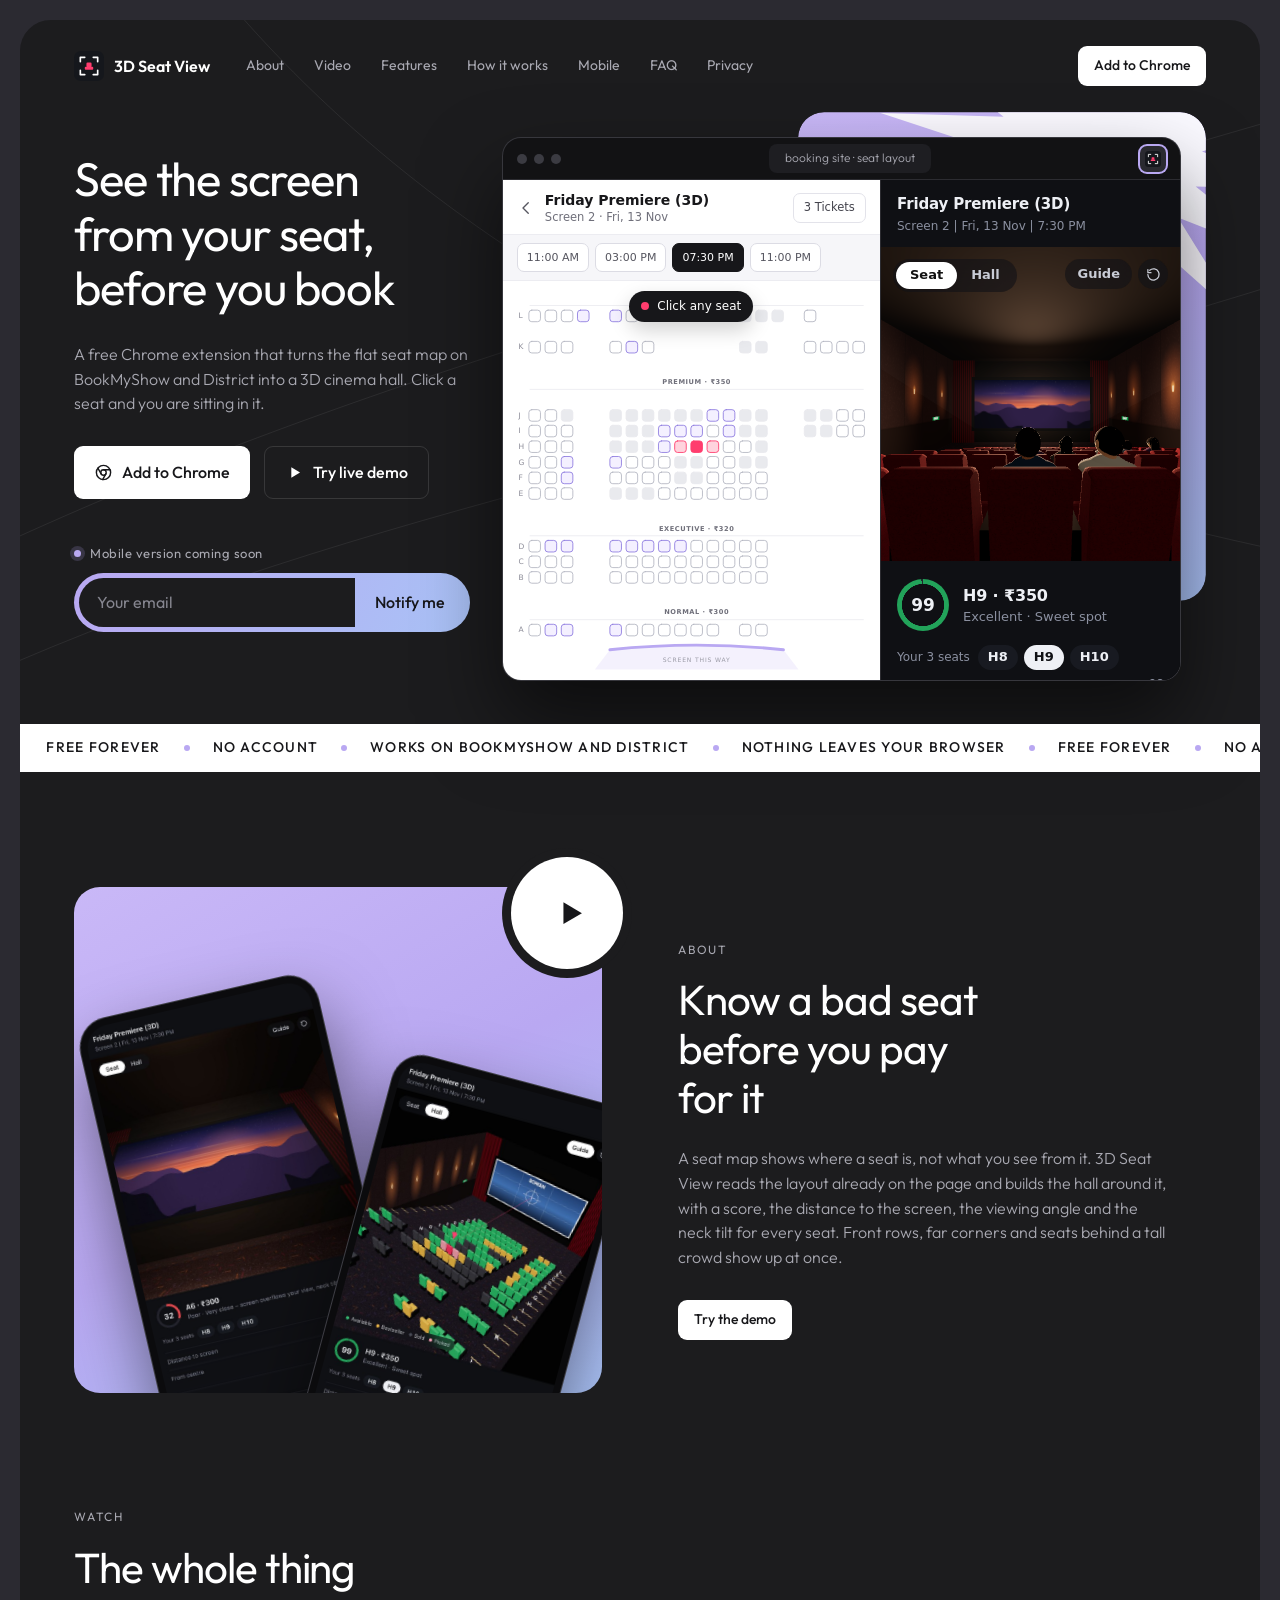
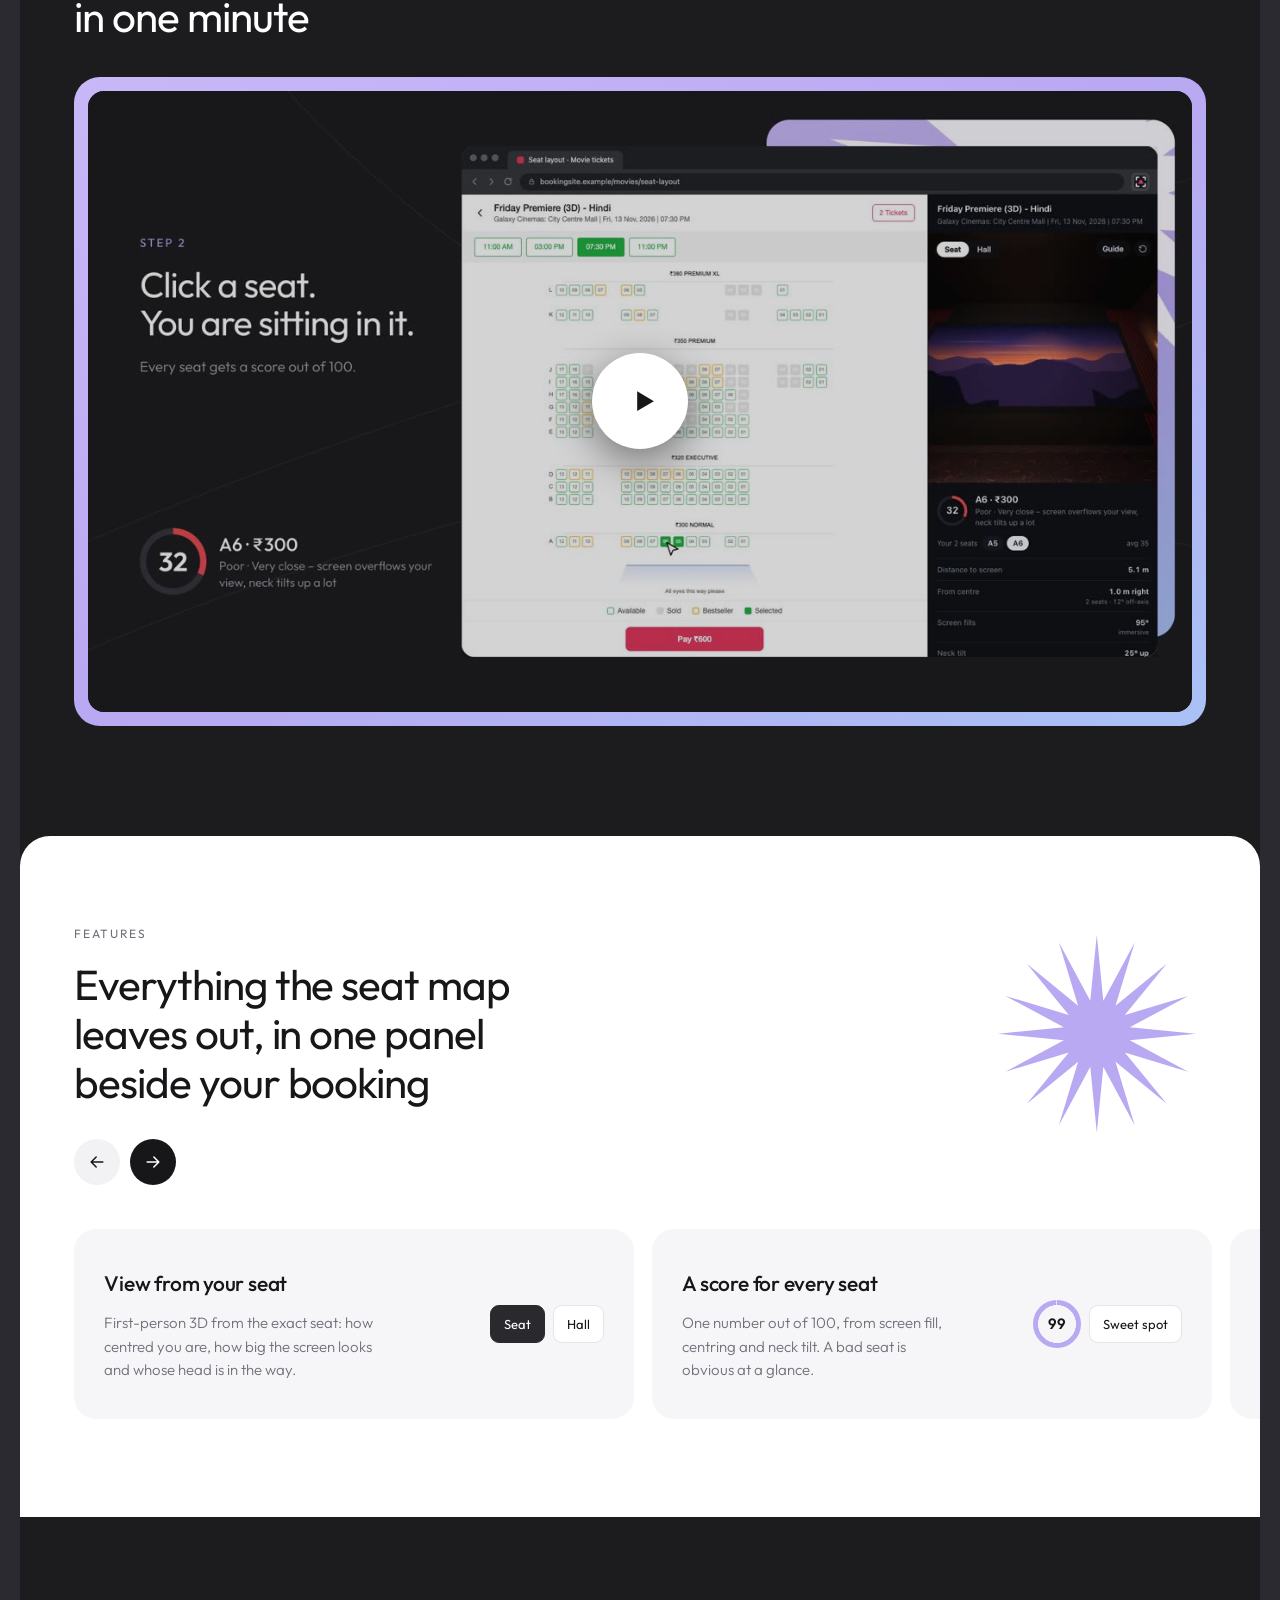
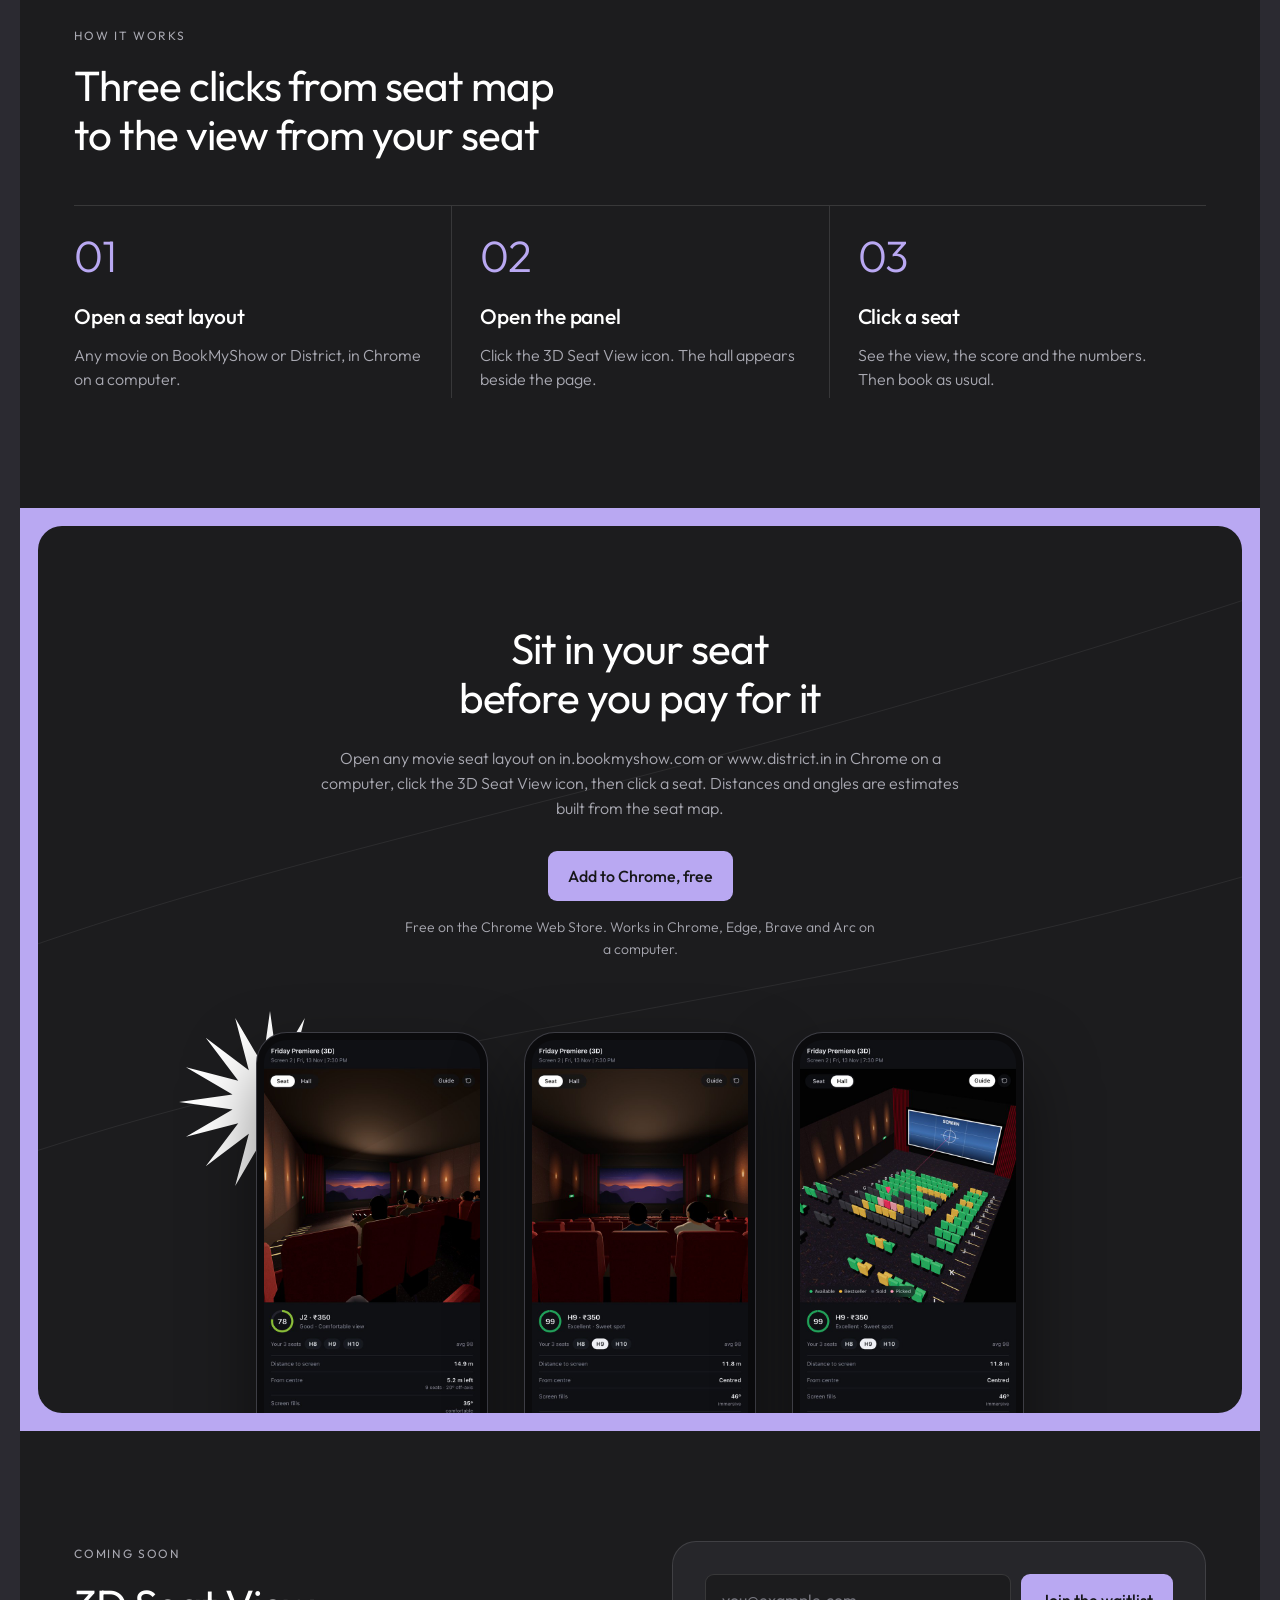
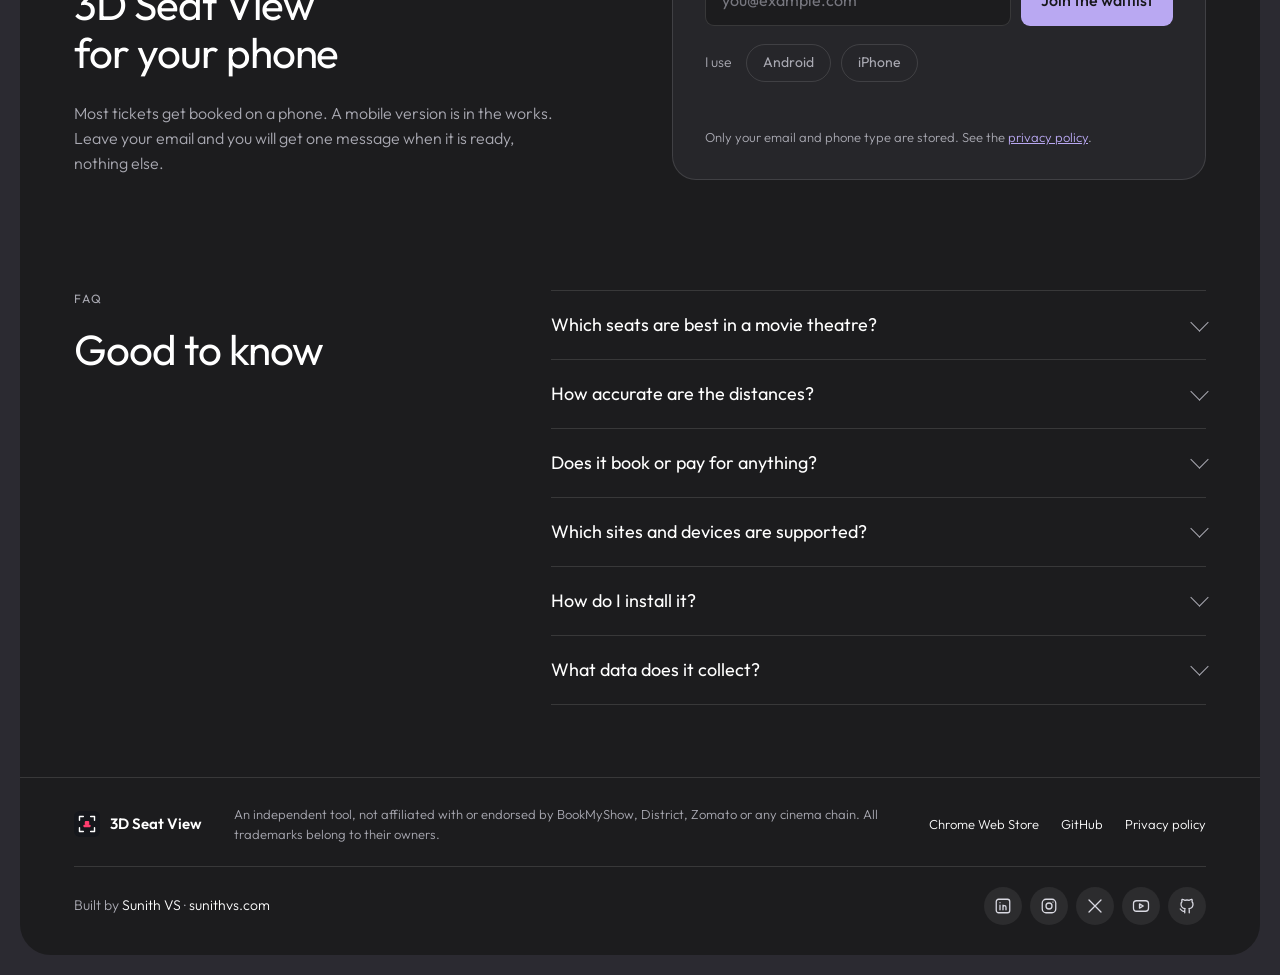
==== commit 7281046c: "Remove the manual download; install is via the Chrome Web Store only - ZIP download and the load-unp" ====
--- a/docs/index.html
+++ b/docs/index.html
@@ -28,7 +28,7 @@
   </script>
 </head>
 <body>
-  <!-- Install buttons open the Chrome Web Store listing. install.html keeps the manual (ZIP) route. -->
+  <!-- Install buttons open the Chrome Web Store listing. -->
 
   <div class="page" id="top">
     <svg class="curves" viewBox="0 0 1200 700" preserveAspectRatio="none" aria-hidden="true">
@@ -251,7 +251,7 @@
         </h2>
         <p class="body fade">Open any movie seat layout on in.bookmyshow.com or www.district.in in Chrome on a computer, click the 3D Seat View icon, then click a seat. Distances and angles are estimates built from the seat map.</p>
         <a class="btn lav fade" href="https://chromewebstore.google.com/detail/flckkbgpbfplbiljniohphhmaogainnl" target="_blank" rel="noopener" data-store><span>Add to Chrome, free</span></a>
-        <p class="soonNote fade">Free on the Chrome Web Store. Works in Chrome, Edge, Brave and Arc on a computer. <a href="install.html">Install by hand instead</a>.</p>
+        <p class="soonNote fade">Free on the Chrome Web Store. Works in Chrome, Edge, Brave and Arc on a computer.</p>
         <div class="trio" aria-hidden="true">
           <svg class="burst white" data-burst="16,100,42" viewBox="-110 -110 220 220"></svg>
           <div class="device"><img src="assets/shot-side.jpg" width="640" height="1280" loading="lazy" alt=""></div>
@@ -312,7 +312,7 @@
         </details>
         <details>
           <summary>How do I install it?</summary>
-          <p>Get it from the <a href="https://chromewebstore.google.com/detail/flckkbgpbfplbiljniohphhmaogainnl" target="_blank" rel="noopener">Chrome Web Store</a> and press Add to Chrome. If you would rather load it by hand, the <a href="install.html">install guide</a> has the ZIP and six short steps.</p>
+          <p>Get it from the <a href="https://chromewebstore.google.com/detail/flckkbgpbfplbiljniohphhmaogainnl" target="_blank" rel="noopener">Chrome Web Store</a> and press Add to Chrome. It updates by itself.</p>
         </details>
         <details>
           <summary>What data does it collect?</summary>
@@ -326,7 +326,7 @@
         <a class="brand" href="#top"><img src="assets/logo.svg" width="26" height="26" alt=""><span>3D Seat View</span></a>
         <p>An independent tool, not affiliated with or endorsed by BookMyShow, District, Zomato or any cinema chain. All trademarks belong to their owners.</p>
         <nav aria-label="Footer">
-          <a href="install.html">Install guide</a>
+          <a href="https://chromewebstore.google.com/detail/flckkbgpbfplbiljniohphhmaogainnl" target="_blank" rel="noopener">Chrome Web Store</a>
           <a href="https://github.com/sunithvs/3d-seat-view">GitHub</a>
           <a href="privacy.html">Privacy policy</a>
         </nav>
